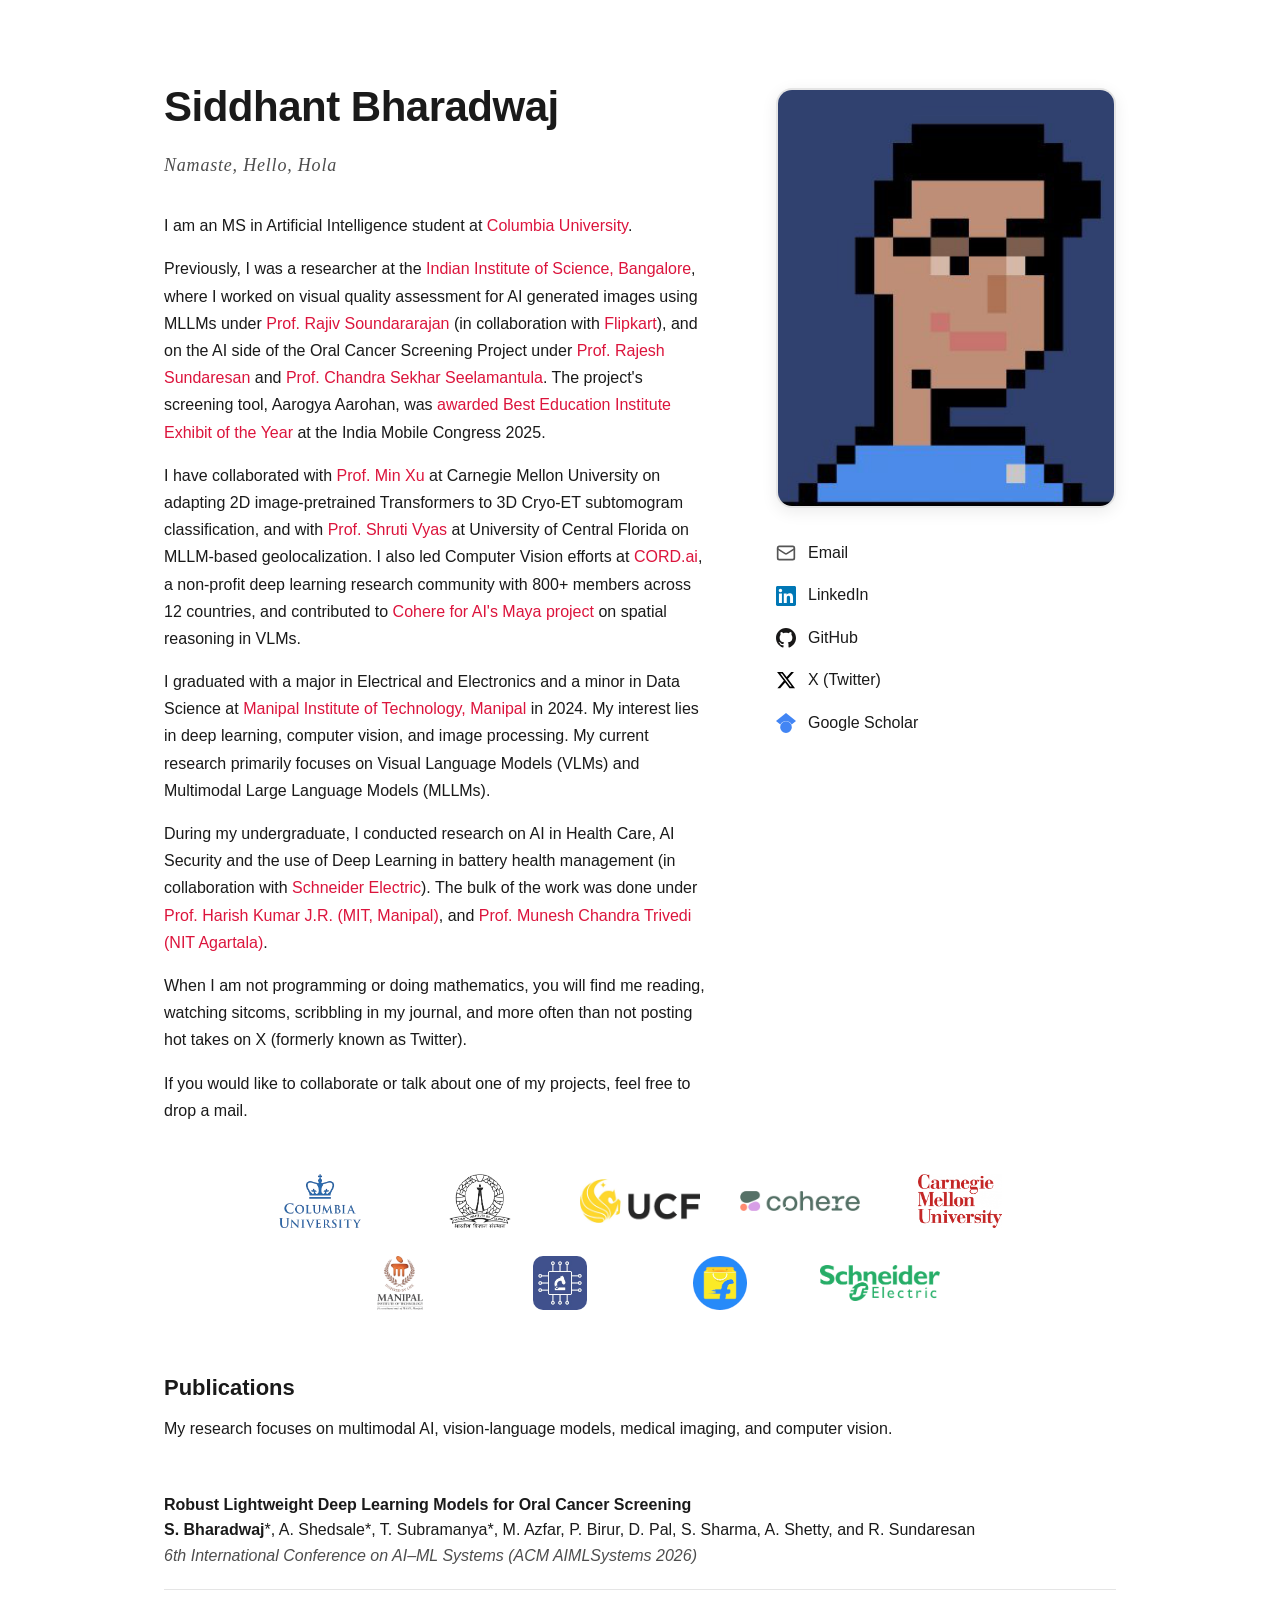
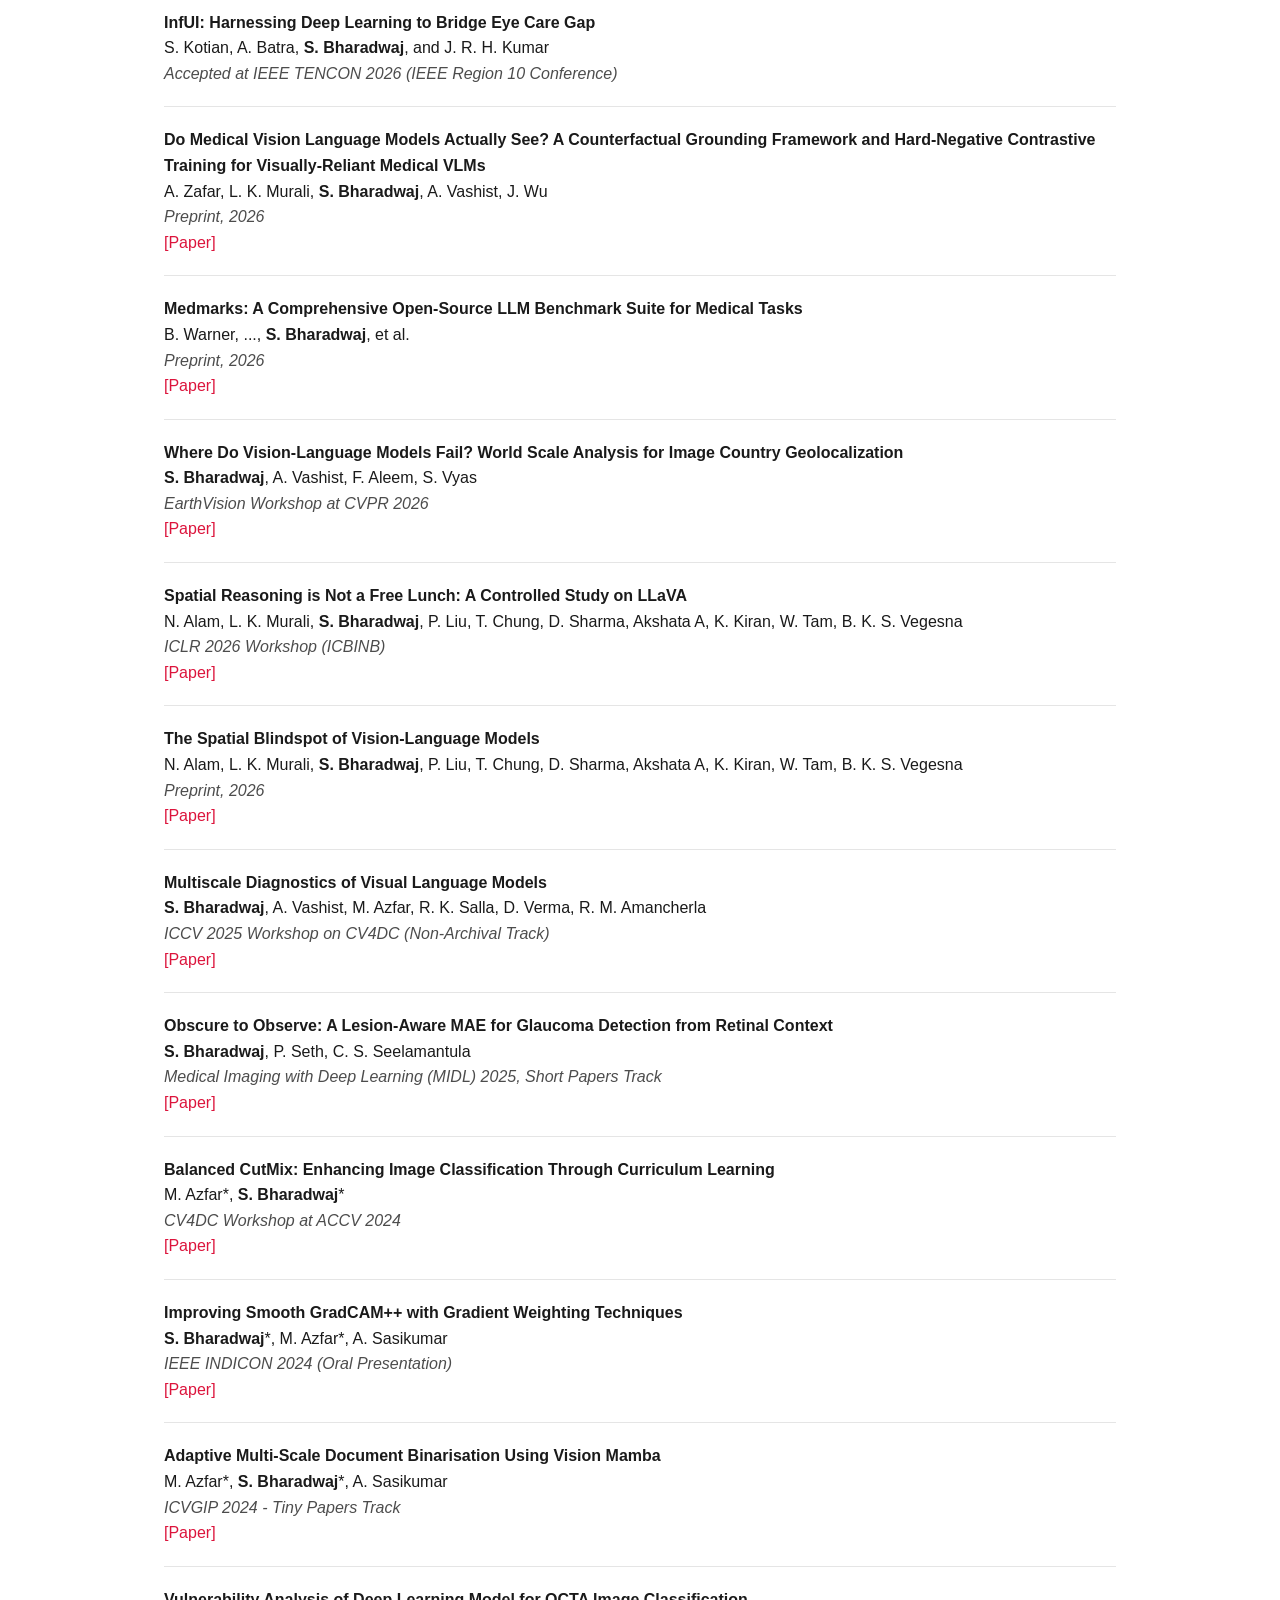
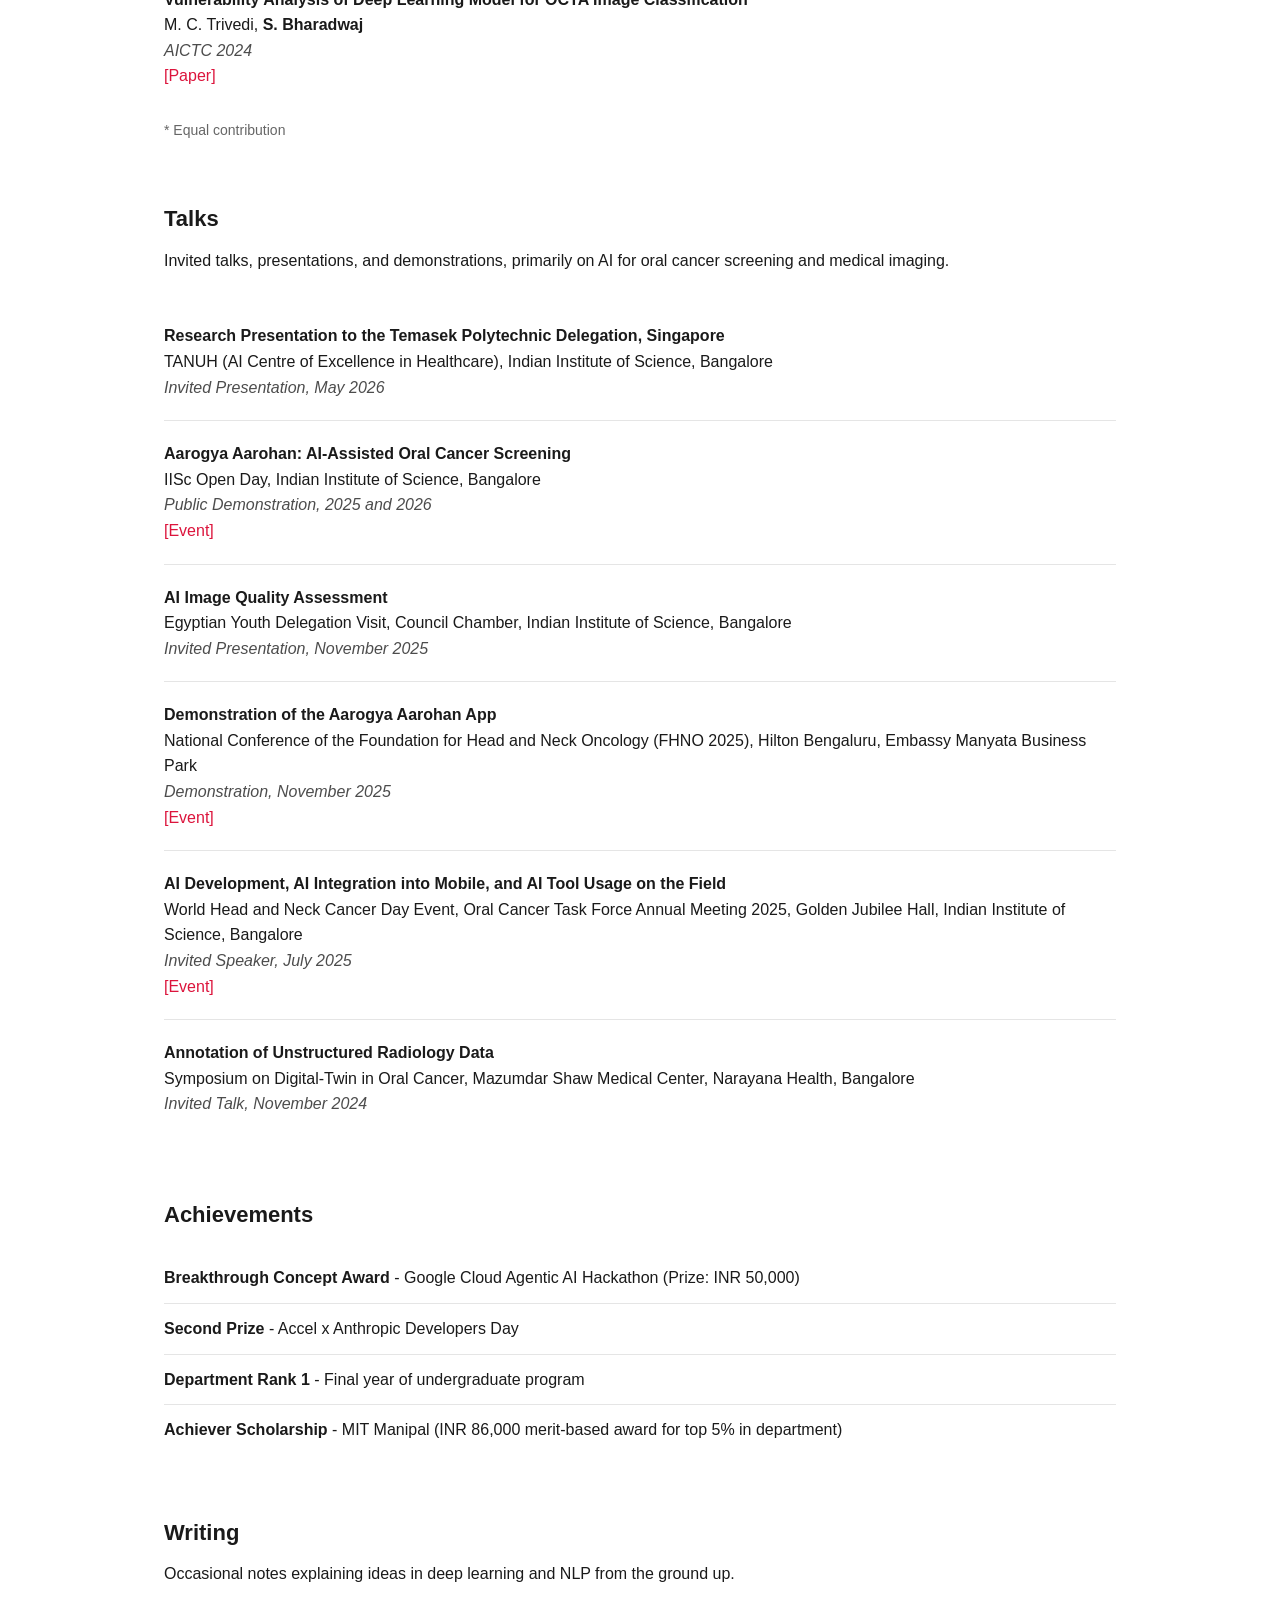
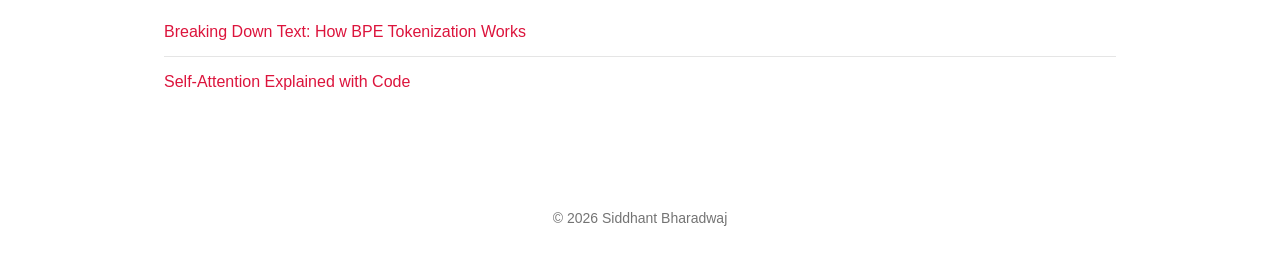
==== index.html @ 26682940 "Updated IISc work" ====
<!DOCTYPE html>
<html lang="en">
<head>
  <meta charset="utf-8" />
  <meta name="viewport" content="width=device-width, initial-scale=1" />
  <title>Siddhant Bharadwaj</title>
  <meta name="description" content="Siddhant Bharadwaj - MS in Artificial Intelligence student at Columbia University. Research in vision-language models, multimodal LLMs, and computer vision." />
  <link rel="stylesheet" href="style.css" />
  <link rel="icon" href="images/siddhant_avatar.png" type="image/png" />
</head>
<body>
  <main>
    <!-- HERO SECTION -->
    <section id="about" class="hero">
      <div class="hero-content">
        <h1 class="hero-name">Siddhant Bharadwaj</h1>
        <p class="multilingual-greeting">Namaste, Hello, Hola</p>

        <div class="hero-bio">
          <p>
            I am an MS in Artificial Intelligence student at <a href="https://www.columbia.edu/" target="_blank">Columbia University</a>.
          </p>

          <p>
            Previously, I was a researcher at the <a href="https://iisc.ac.in/" target="_blank">Indian Institute of Science, Bangalore</a>, where I worked on visual quality assessment for AI generated images using MLLMs under <a href="https://ece.iisc.ac.in/~rajivs/" target="_blank">Prof. Rajiv Soundararajan</a> (in collaboration with <a href="https://www.flipkart.com/" target="_blank">Flipkart</a>), and on the AI side of the Oral Cancer Screening Project under <a href="https://ece.iisc.ac.in/~rajeshs/" target="_blank">Prof. Rajesh Sundaresan</a> and <a href="https://ee.iisc.ac.in/chandra-sekhar-seelamantula/" target="_blank">Prof. Chandra Sekhar Seelamantula</a>. The project's screening tool, Aarogya Aarohan, was <a href="https://www.tanuh.ai/updates/iisc-wins-best-exhibit-at-imc-2025" target="_blank">awarded Best Education Institute Exhibit of the Year</a> at the India Mobile Congress 2025.
          </p>

          <p>
            I have collaborated with <a href="https://xulabs.github.io/" target="_blank">Prof. Min Xu</a> at Carnegie Mellon University on adapting 2D image-pretrained Transformers to 3D Cryo-ET subtomogram classification, and with <a href="https://www.crcv.ucf.edu/person/shruti-vyas/" target="_blank">Prof. Shruti Vyas</a> at University of Central Florida on MLLM-based geolocalization. I also led Computer Vision efforts at <a href="https://cordai.netlify.app/" target="_blank">CORD.ai</a>, a non-profit deep learning research community with 800+ members across 12 countries, and contributed to <a href="https://cohere.com/research/cohere-for-ai" target="_blank">Cohere for AI's Maya project</a> on spatial reasoning in VLMs.
          </p>

          <p>
            I graduated with a major in Electrical and Electronics and a minor in Data Science at <a href="https://manipal.edu/mit.html" target="_blank">Manipal Institute of Technology, Manipal</a> in 2024. My interest lies in deep learning, computer vision, and image processing. My current research primarily focuses on Visual Language Models (VLMs) and Multimodal Large Language Models (MLLMs).
          </p>

          <!-- <p>
            Previously, I interned at Spectrum Lab in the Indian Institute of Science, Bangalore, where I worked on adapting the <a href="https://segment-anything.com/" target="_blank">Segment Anything Model</a> for the task of optic disc and optic cup segmentation in fundus images.
          </p> -->

          <p>
            During my undergraduate, I conducted research on AI in Health Care, AI Security and the use of Deep Learning in battery health management (in collaboration with <a href="https://www.se.com/" target="_blank">Schneider Electric</a>). The bulk of the work was done under <a href="https://harish-jr.github.io/portfolio/index.html" target="_blank">Prof. Harish Kumar J.R. (MIT, Manipal)</a>, and <a href="https://nita.irins.org/profile/240539" target="_blank">Prof. Munesh Chandra Trivedi (NIT Agartala)</a>.
          </p>

          <p>
            When I am not programming or doing mathematics, you will find me reading, watching sitcoms, scribbling in my journal, and more often than not posting hot takes on X (formerly known as Twitter).
          </p>

          <p>
            If you would like to collaborate or talk about one of my projects, feel free to drop a mail.
          </p>
        </div>
      </div>

      <div class="hero-right">
        <img src="assets/siddhant.png" alt="Siddhant Bharadwaj" class="hero-image" />

        <div class="vertical-links">
          <!-- Email -->
          <a href="mailto:siddhant0701@gmail.com">
            <svg xmlns="http://www.w3.org/2000/svg" width="20" height="20" viewBox="0 0 24 24" fill="none" stroke="currentColor" stroke-width="2" stroke-linecap="round" stroke-linejoin="round">
              <rect width="20" height="16" x="2" y="4" rx="2"/>
              <path d="m22 7-8.97 5.7a1.94 1.94 0 0 1-2.06 0L2 7"/>
            </svg>
            Email
          </a>

          <!-- LinkedIn -->
          <a href="https://www.linkedin.com/in/siddhant-bharadwaj-014700221" target="_blank">
            <svg xmlns="http://www.w3.org/2000/svg" width="20" height="20" viewBox="0 0 24 24">
              <path d="M20.447 20.452h-3.554v-5.569c0-1.328-.027-3.037-1.852-3.037-1.853 0-2.136 1.445-2.136 2.939v5.667H9.351V9h3.414v1.561h.046c.477-.9 1.637-1.85 3.37-1.85 3.601 0 4.267 2.37 4.267 5.455v6.286zM5.337 7.433c-1.144 0-2.063-.926-2.063-2.065 0-1.138.92-2.063 2.063-2.063 1.14 0 2.064.925 2.064 2.063 0 1.139-.925 2.065-2.064 2.065zm1.782 13.019H3.555V9h3.564v11.452zM22.225 0H1.771C.792 0 0 .774 0 1.729v20.542C0 23.227.792 24 1.771 24h20.451C23.2 24 24 23.227 24 22.271V1.729C24 .774 23.2 0 22.222 0h.003z"/>
            </svg>
            LinkedIn
          </a>

          <!-- GitHub -->
          <a href="https://github.com/ignoreandfly" target="_blank">
            <svg xmlns="http://www.w3.org/2000/svg" width="20" height="20" viewBox="0 0 24 24">
              <path d="M12 0c-6.626 0-12 5.373-12 12 0 5.302 3.438 9.8 8.207 11.387.599.111.793-.261.793-.577v-2.234c-3.338.726-4.033-1.416-4.033-1.416-.546-1.387-1.333-1.756-1.333-1.756-1.089-.745.083-.729.083-.729 1.205.084 1.839 1.237 1.839 1.237 1.07 1.834 2.807 1.304 3.492.997.107-.775.418-1.305.762-1.604-2.665-.305-5.467-1.334-5.467-5.931 0-1.311.469-2.381 1.236-3.221-.124-.303-.535-1.524.117-3.176 0 0 1.008-.322 3.301 1.23.957-.266 1.983-.399 3.003-.404 1.02.005 2.047.138 3.006.404 2.291-1.552 3.297-1.23 3.297-1.23.653 1.653.242 2.874.118 3.176.77.84 1.235 1.911 1.235 3.221 0 4.609-2.807 5.624-5.479 5.921.43.372.823 1.102.823 2.222v3.293c0 .319.192.694.801.576 4.765-1.589 8.199-6.086 8.199-11.386 0-6.627-5.373-12-12-12z"/>
            </svg>
            GitHub
          </a>

          <!-- X/Twitter -->
          <a href="https://x.com/ignoreandfly" target="_blank">
            <svg xmlns="http://www.w3.org/2000/svg" width="20" height="20" viewBox="0 0 24 24">
              <path d="M18.244 2.25h3.308l-7.227 8.26 8.502 11.24H16.17l-5.214-6.817L4.99 21.75H1.68l7.73-8.835L1.254 2.25H8.08l4.713 6.231zm-1.161 17.52h1.833L7.084 4.126H5.117z"/>
            </svg>
            X (Twitter)
          </a>

          <!-- Google Scholar -->
          <a href="https://scholar.google.com/citations?user=gEoCH24AAAAJ&hl=en" target="_blank">
            <svg xmlns="http://www.w3.org/2000/svg" width="20" height="20" viewBox="0 0 24 24">
              <path d="M5.242 13.769L0 9.5 12 0l12 9.5-5.242 4.269C17.548 11.249 14.978 9.5 12 9.5c-2.977 0-5.548 1.748-6.758 4.269zM12 10a7 7 0 1 0 0 14 7 7 0 0 0 0-14z"/>
            </svg>
            Google Scholar
          </a>
        </div>
      </div>
    </section>

    <!-- AFFILIATIONS SECTION -->
    <section class="affiliations">
      <div class="affiliation-logos">
        <a href="https://www.columbia.edu/" target="_blank">
          <img src="assets/columbia-logo.png" alt="Columbia University" title="Columbia University" />
        </a>
        <a href="https://iisc.ac.in/" target="_blank">
          <img src="assets/iisc-logo.png" alt="Indian Institute of Science" title="Indian Institute of Science" />
        </a>
        <a href="https://www.ucf.edu/" target="_blank">
          <img src="assets/ucf-logo.png" alt="University of Central Florida" title="University of Central Florida" />
        </a>
        <a href="https://cohere.com/research/cohere-for-ai" target="_blank">
          <img src="assets/cohere-logo.png" alt="Cohere For AI" title="Cohere For AI" />
        </a>
        <a href="https://www.cmu.edu/" target="_blank">
          <img src="assets/cmu-logo.png" alt="Carnegie Mellon University" title="Carnegie Mellon University" />
        </a>
        <a href="https://manipal.edu/mit.html" target="_blank">
          <img src="assets/mit-manipal-logo.png" alt="Manipal Institute of Technology" title="Manipal Institute of Technology" />
        </a>
        <a href="https://medarc.ai/" target="_blank">
          <img src="assets/medarc-logo.jpg" alt="MedARC" title="MedARC" />
        </a>
        <a href="https://www.flipkart.com/" target="_blank">
          <img src="assets/flipkart-logo.png" alt="Flipkart" title="Flipkart" />
        </a>
        <a href="https://www.se.com/" target="_blank">
          <img src="assets/schneider-logo.png" alt="Schneider Electric" title="Schneider Electric" />
        </a>
      </div>
    </section>

    <!-- RESEARCH SECTION -->
    <section class="research-section">
      <h2>Publications</h2>
      <p>My research focuses on multimodal AI, vision-language models, medical imaging, and computer vision.</p>

      <table style="width:100%; margin-top: 30px;">
        <tbody>
          <tr>
            <td style="width:100%; padding: 20px 0; border-bottom: 1px solid #e5e5e5;">
              <papertitle>Robust Lightweight Deep Learning Models for Oral Cancer Screening</papertitle>
              <br />
              <strong>S. Bharadwaj</strong>*, A. Shedsale*, T. Subramanya*, M. Azfar, P. Birur, D. Pal, S. Sharma, A. Shetty, and R. Sundaresan
              <br />
              <em>6th International Conference on AI–ML Systems (ACM AIMLSystems 2026)</em>
              <br />
            </td>
          </tr>
          <tr>
            <td style="width:100%; padding: 20px 0; border-bottom: 1px solid #e5e5e5;">
              <papertitle>InfUI: Harnessing Deep Learning to Bridge Eye Care Gap</papertitle>
              <br />
              S. Kotian, A. Batra, <strong>S. Bharadwaj</strong>, and J. R. H. Kumar
              <br />
              <em>Accepted at IEEE TENCON 2026 (IEEE Region 10 Conference)</em>
              <br />

              <!-- Uncomment once the paper is online -->
              <!-- <a href="ARXIV_OR_IEEE_LINK" target="_blank">[Paper]</a> -->
            </td>
          </tr>
          <!-- Medical VLM grounding preprint -->
          <tr>
            <td style="width:100%; padding: 20px 0; border-bottom: 1px solid #e5e5e5;">
              <papertitle>Do Medical Vision Language Models Actually See? A Counterfactual Grounding Framework and Hard-Negative Contrastive Training for Visually-Reliant Medical VLMs</papertitle>
              <br />
              A. Zafar, L. K. Murali, <strong>S. Bharadwaj</strong>, A. Vashist, J. Wu
              <br />
              <em>Preprint, 2026</em>
              <br />
              <a href="https://arxiv.org/abs/2607.03647" target="_blank">[Paper]</a>
            </td>
          </tr>

          <!-- Medmarks Preprint -->
          <tr>
            <td style="width:100%; padding: 20px 0; border-bottom: 1px solid #e5e5e5;">
              <papertitle>Medmarks: A Comprehensive Open-Source LLM Benchmark Suite for Medical Tasks</papertitle>
              <br />
              B. Warner, ..., <strong>S. Bharadwaj</strong>, et al.
              <br />
              <em>Preprint, 2026</em>
              <br />
              <a href="https://arxiv.org/abs/2605.01417" target="_blank">[Paper]</a>
            </td>
          </tr>

          <!-- EarthVision @ CVPR 2026 -->
          <tr>
            <td style="width:100%; padding: 20px 0; border-bottom: 1px solid #e5e5e5;">
              <papertitle>Where Do Vision-Language Models Fail? World Scale Analysis for Image Country Geolocalization</papertitle>
              <br />
              <strong>S. Bharadwaj</strong>, A. Vashist, F. Aleem, S. Vyas
              <br />
              <em>EarthVision Workshop at CVPR 2026</em>
              <br />
              <a href="https://openaccess.thecvf.com/content/CVPR2026W/EarthVision/html/Bharadwaj_Where_Do_Vision-Language_Models_Fail_World_Scale_Analysis_for_Image_CVPRW_2026_paper.html" target="_blank">[Paper]</a>
            </td>
          </tr>

          <!-- ICLR 2026 Workshop (ICBINB) -->
          <tr>
            <td style="width:100%; padding: 20px 0; border-bottom: 1px solid #e5e5e5;">
              <papertitle>Spatial Reasoning is Not a Free Lunch: A Controlled Study on LLaVA</papertitle>
              <br />
              N. Alam, L. K. Murali, <strong>S. Bharadwaj</strong>, P. Liu, T. Chung, D. Sharma, Akshata A, K. Kiran, W. Tam, B. K. S. Vegesna
              <br />
              <em>ICLR 2026 Workshop (ICBINB)</em>
              <br />
              <a href="https://arxiv.org/abs/2603.12545" target="_blank">[Paper]</a>
            </td>
          </tr>

          <!-- Arxiv - Spatial Blindspot -->
          <tr>
            <td style="width:100%; padding: 20px 0; border-bottom: 1px solid #e5e5e5;">
              <papertitle>The Spatial Blindspot of Vision-Language Models</papertitle>
              <br />
              N. Alam, L. K. Murali, <strong>S. Bharadwaj</strong>, P. Liu, T. Chung, D. Sharma, Akshata A, K. Kiran, W. Tam, B. K. S. Vegesna
              <br />
              <em>Preprint, 2026</em>
              <br />
              <a href="https://arxiv.org/abs/2601.09954" target="_blank">[Paper]</a>
            </td>
          </tr>

          <!-- ICCV 2025 Workshop -->
          <tr>
            <td style="width:100%; padding: 20px 0; border-bottom: 1px solid #e5e5e5;">
              <papertitle>Multiscale Diagnostics of Visual Language Models</papertitle>
              <br />
              <strong>S. Bharadwaj</strong>, A. Vashist, M. Azfar, R. K. Salla, D. Verma, R. M. Amancherla
              <br />
              <em>ICCV 2025 Workshop on CV4DC (Non-Archival Track)</em>
              <br />
              <a href="https://drive.google.com/file/d/1X8sgpmNBwMt0rCEsAwdg7KiBl6ffQj7f/view?usp=sharing" target="_blank">[Paper]</a>
            </td>
          </tr>

          <!-- MIDL 2025 -->
          <tr>
            <td style="width:100%; padding: 20px 0; border-bottom: 1px solid #e5e5e5;">
              <papertitle>Obscure to Observe: A Lesion-Aware MAE for Glaucoma Detection from Retinal Context</papertitle>
              <br />
              <strong>S. Bharadwaj</strong>, P. Seth, C. S. Seelamantula
              <br />
              <em>Medical Imaging with Deep Learning (MIDL) 2025, Short Papers Track</em>
              <br />
              <a href="https://openreview.net/pdf?id=gqLXT8Edf3" target="_blank">[Paper]</a>
            </td>
          </tr>

          <!-- ACCV 2024 -->
          <tr>
            <td style="width:100%; padding: 20px 0; border-bottom: 1px solid #e5e5e5;">
              <papertitle>Balanced CutMix: Enhancing Image Classification Through Curriculum Learning</papertitle>
              <br />
              M. Azfar*, <strong>S. Bharadwaj</strong>*
              <br />
              <em>CV4DC Workshop at ACCV 2024</em>
              <br />
              <a href="https://drive.google.com/file/d/1Qpeqje_t8WXkJj3dCDKKNiiB01daJrHd/view?usp=sharing" target="_blank">[Paper]</a>
            </td>
          </tr>

          <!-- INDICON 2024 -->
          <tr>
            <td style="width:100%; padding: 20px 0; border-bottom: 1px solid #e5e5e5;">
              <papertitle>Improving Smooth GradCAM++ with Gradient Weighting Techniques</papertitle>
              <br />
              <strong>S. Bharadwaj</strong>*, M. Azfar*, A. Sasikumar
              <br />
              <em>IEEE INDICON 2024 (Oral Presentation)</em>
              <br />
              <a href="https://ieeexplore.ieee.org/abstract/document/10958549/" target="_blank">[Paper]</a>
            </td>
          </tr>

          <!-- ICVGIP 2024 -->
          <tr>
            <td style="width:100%; padding: 20px 0; border-bottom: 1px solid #e5e5e5;">
              <papertitle>Adaptive Multi-Scale Document Binarisation Using Vision Mamba</papertitle>
              <br />
              M. Azfar*, <strong>S. Bharadwaj</strong>*, A. Sasikumar
              <br />
              <em>ICVGIP 2024 - Tiny Papers Track</em>
              <br />
              <a href="https://arxiv.org/abs/2410.22811" target="_blank">[Paper]</a>
            </td>
          </tr>

          <!-- AICTC 2024 -->
          <tr>
            <td style="width:100%; padding: 20px 0;">
              <papertitle>Vulnerability Analysis of Deep Learning Model for OCTA Image Classification</papertitle>
              <br />
              M. C. Trivedi, <strong>S. Bharadwaj</strong>
              <br />
              <em>AICTC 2024</em>
              <br />
              <a href="https://link.springer.com/chapter/10.1007/978-981-97-6103-6_48" target="_blank">[Paper]</a>
            </td>
          </tr>
        </tbody>
      </table>
      <p style="font-size: 14px; color: #666; margin-top: 10px;">* Equal contribution</p>
    </section>

    <!-- TALKS SECTION -->
    <section id="talks" class="research-section">
      <h2>Talks</h2>
      <p>Invited talks, presentations, and demonstrations, primarily on AI for oral cancer screening and medical imaging.</p>

      <table style="width:100%; margin-top: 30px;">
        <tbody>
          <tr>
            <td style="width:100%; padding: 20px 0; border-bottom: 1px solid #e5e5e5;">
              <papertitle>Research Presentation to the Temasek Polytechnic Delegation, Singapore</papertitle>
              <br />
              TANUH (AI Centre of Excellence in Healthcare), Indian Institute of Science, Bangalore
              <br />
              <em>Invited Presentation, May 2026</em>
            </td>
          </tr>
          <tr>
            <td style="width:100%; padding: 20px 0; border-bottom: 1px solid #e5e5e5;">
              <papertitle>Aarogya Aarohan: AI-Assisted Oral Cancer Screening</papertitle>
              <br />
              IISc Open Day, Indian Institute of Science, Bangalore
              <br />
              <em>Public Demonstration, 2025 and 2026</em>
              <br />
              <a href="https://openday.iisc.ac.in/" target="_blank">[Event]</a>
            </td>
          </tr>
          <tr>
            <td style="width:100%; padding: 20px 0; border-bottom: 1px solid #e5e5e5;">
              <papertitle>AI Image Quality Assessment</papertitle>
              <br />
              Egyptian Youth Delegation Visit, Council Chamber, Indian Institute of Science, Bangalore
              <br />
              <em>Invited Presentation, November 2025</em>
            </td>
          </tr>
          <tr>
            <td style="width:100%; padding: 20px 0; border-bottom: 1px solid #e5e5e5;">
              <papertitle>Demonstration of the Aarogya Aarohan App</papertitle>
              <br />
              National Conference of the Foundation for Head and Neck Oncology (FHNO 2025), Hilton Bengaluru, Embassy Manyata Business Park
              <br />
              <em>Demonstration, November 2025</em>
              <br />
              <a href="https://www.fhno2025bengaluru.com/" target="_blank">[Event]</a>
            </td>
          </tr>
          <tr>
            <td style="width:100%; padding: 20px 0; border-bottom: 1px solid #e5e5e5;">
              <papertitle>AI Development, AI Integration into Mobile, and AI Tool Usage on the Field</papertitle>
              <br />
              World Head and Neck Cancer Day Event, Oral Cancer Task Force Annual Meeting 2025, Golden Jubilee Hall, Indian Institute of Science, Bangalore
              <br />
              <em>Invited Speaker, July 2025</em>
              <br />
              <a href="https://cni.iisc.ac.in/workshops/2025/WHNCDE/" target="_blank">[Event]</a>
            </td>
          </tr>
          <tr>
            <td style="width:100%; padding: 20px 0;">
              <papertitle>Annotation of Unstructured Radiology Data</papertitle>
              <br />
              Symposium on Digital-Twin in Oral Cancer, Mazumdar Shaw Medical Center, Narayana Health, Bangalore
              <br />
              <em>Invited Talk, November 2024</em>
            </td>
          </tr>
        </tbody>
      </table>
    </section>

    <!-- ACHIEVEMENTS SECTION -->
    <section class="research-section">
      <h2>Achievements</h2>
      <table style="width:100%; margin-top: 20px;">
        <tbody>
          <tr>
            <td style="padding: 12px 0; border-bottom: 1px solid #e5e5e5;">
              <strong>Breakthrough Concept Award</strong> - Google Cloud Agentic AI Hackathon (Prize: INR 50,000)
            </td>
          </tr>
          <tr>
            <td style="padding: 12px 0; border-bottom: 1px solid #e5e5e5;">
              <strong>Second Prize</strong> - Accel x Anthropic Developers Day
            </td>
          </tr>
          <tr>
            <td style="padding: 12px 0; border-bottom: 1px solid #e5e5e5;">
              <strong>Department Rank 1</strong> - Final year of undergraduate program
            </td>
          </tr>
          <tr>
            <td style="padding: 12px 0;">
              <strong>Achiever Scholarship</strong> - MIT Manipal (INR 86,000 merit-based award for top 5% in department)
            </td>
          </tr>
        </tbody>
      </table>
    </section>

    <!-- WRITING SECTION -->
    <section id="writing" class="research-section">
      <h2>Writing</h2>
      <p>Occasional notes explaining ideas in deep learning and NLP from the ground up.</p>
      <table style="width:100%; margin-top: 20px;">
        <tbody>
          <tr>
            <td style="padding: 12px 0; border-bottom: 1px solid #e5e5e5;">
              <a href="https://ruby-scowl-263.notion.site/Breaking-Down-Text-How-BPE-Tokenization-Works-19bb5dd44d5a806b95defbe96ac464e0" target="_blank">Breaking Down Text: How BPE Tokenization Works</a>
            </td>
          </tr>
          <tr>
            <td style="padding: 12px 0;">
              <a href="https://ruby-scowl-263.notion.site/Self-Attention-Explained-with-Code-193b5dd44d5a806d8696cbca568acd97" target="_blank">Self-Attention Explained with Code</a>
            </td>
          </tr>
        </tbody>
      </table>
    </section>

    <!-- FOOTER -->
    <footer class="footer">
      <p>&copy; 2026 Siddhant Bharadwaj</p>
    </footer>
  </main>
</body>
</html>
---- style.css ----
/* ===========================
   style.css - Minimalist Portfolio
   =========================== */

/* ROOT / VARS */
:root {
  --content-width: 1000px;
  --page-padding: 24px;
  --text-primary: #1a1a1a;
  --text-secondary: rgba(0, 0, 0, 0.7);
  --text-muted: rgba(0, 0, 0, 0.55);
  --link-color: #0066cc;
  --accent-color: #dc143c;
  --bg: #ffffff;
  --border-light: #e5e5e5;
}

/* RESET / BASE */
* {
  box-sizing: border-box;
  margin: 0;
  padding: 0;
}

html {
  scroll-behavior: smooth;
}

html, body {
  height: 100%;
}

body {
  margin: 0;
  font-family: -apple-system, BlinkMacSystemFont, "Segoe UI", "Roboto", "Oxygen", "Ubuntu", "Helvetica Neue", Arial, sans-serif;
  background: var(--bg);
  color: var(--text-primary);
  line-height: 1.65;
  -webkit-font-smoothing: antialiased;
  -moz-osx-font-smoothing: grayscale;
  font-size: 16px;
}

img {
  max-width: 100%;
  display: block;
}

a {
  color: var(--link-color);
  text-decoration: none;
  transition: opacity 0.2s ease;
}

a:hover {
  opacity: 0.75;
}

/* MAIN CONTENT */
main {
  max-width: var(--content-width);
  margin: 0 auto;
  padding: 0 var(--page-padding);
}

/* HERO SECTION */
.hero {
  margin: 80px 0 50px;
  display: flex;
  gap: 70px;
  align-items: flex-start;
}

/* HERO LEFT (CONTENT) */
.hero-content {
  flex: 1;
  max-width: 650px;
}

.hero-name {
  font-size: 42px;
  font-weight: 700;
  margin: 0 0 12px 0;
  color: var(--text-primary);
  letter-spacing: -0.5px;
  line-height: 1.3;
}

.multilingual-greeting {
  font-family: Georgia, serif;
  font-size: 18px;
  font-style: italic;
  color: var(--text-secondary);
  margin: 16px 0 32px 0;
  letter-spacing: 0.8px;
}

.hero-bio {
  margin-bottom: 0;
}

.hero-bio p {
  font-size: 16px;
  line-height: 1.7;
  color: var(--text-primary);
  margin: 0 0 16px 0;
}

.hero-bio p:last-child {
  margin-bottom: 0;
}

.hero-bio a {
  color: var(--accent-color);
  border-bottom: 1px solid transparent;
  transition: border-color 0.2s ease, opacity 0.2s ease;
}

.hero-bio a:hover {
  border-bottom-color: var(--accent-color);
  opacity: 0.8;
}

/* HERO RIGHT (IMAGE) */
.hero-right {
  flex: 0 0 340px;
  display: flex;
  flex-direction: column;
  align-items: center;
  gap: 24px;
  padding-top: 8px;
}

.hero-image {
  width: 340px;
  height: 420px;
  object-fit: cover;
  border-radius: 16px;
  border: 2px solid var(--border-light);
  box-shadow: 0 4px 16px rgba(0, 0, 0, 0.08);
  background: #fff;
}

/* VERTICAL SOCIAL LINKS */
.vertical-links {
  display: flex;
  flex-direction: column;
  gap: 16px;
  width: 100%;
  max-width: 340px;
  margin-top: 8px;
}

.vertical-links a {
  display: flex;
  align-items: center;
  gap: 12px;
  color: var(--text-primary);
  font-size: 16px;
  font-weight: 400;
  transition: opacity 0.2s ease;
}

.vertical-links a:hover {
  opacity: 0.7;
}

.vertical-links svg {
  flex-shrink: 0;
  width: 20px;
  height: 20px;
}

/* Brand Colors for Icons */
.vertical-links a[href*="mailto"] svg { stroke: #555555; }
.vertical-links a[href*="linkedin"] svg { fill: #0077b5; }
.vertical-links a[href*="github"] svg { fill: #181717; }
.vertical-links a[href*="twitter"] svg,
.vertical-links a[href*="x.com"] svg { fill: #000000; }
.vertical-links a[href*="scholar"] svg { fill: #4285f4; }

/* AFFILIATIONS / LOGOS */
.affiliations {
  margin: 50px 0 40px;
  padding: 0;
}

.affiliation-logos {
  display: flex;
  justify-content: center;
  align-items: center;
  gap: 28px 40px;
  flex-wrap: wrap;
  max-width: 880px;
  margin: 0 auto;
}

/* Fixed optical box: the marks range from 0.86:1 badges to 5.96:1 wordmarks,
   so constrain both axes instead of height alone, or the wordmarks dominate. */
.affiliation-logos a {
  display: flex;
  align-items: center;
  justify-content: center;
  width: 120px;
  height: 54px;
}

.affiliation-logos img {
  max-width: 100%;
  max-height: 100%;
  object-fit: contain;
  opacity: 0.85;
  transition: opacity 0.2s ease, transform 0.2s ease;
}

.affiliation-logos a:hover img {
  opacity: 1;
  transform: translateY(-2px);
}

/* MedARC ships as a solid navy badge; round it so it reads as intentional
   next to the transparent marks. */
.affiliation-logos img[src*="medarc"] {
  border-radius: 10px;
}

/* SECTIONS BASE */
.section {
  margin: 50px 0;
}

.section-title {
  font-size: 28px;
  font-weight: 700;
  margin-bottom: 20px;
  color: var(--text-primary);
  letter-spacing: -0.3px;
}

/* RESEARCH SECTION */
.research-section {
  margin: 60px 0;
}

.research-section h2 {
  font-size: 22px;
  font-weight: 700;
  color: var(--text-primary);
  margin-bottom: 10px;
}

.research-section p {
  font-size: 16px;
  line-height: 1.6;
  color: var(--text-primary);
}

.research-section table {
  width: 100%;
  border: 0;
  border-spacing: 0;
  border-collapse: separate;
  margin: 0 auto;
}

.research-section td {
  font-size: 16px;
  line-height: 1.6;
  padding: 20px 0;
  vertical-align: top;
}

.research-section tr {
  border-bottom: 1px solid var(--border-light);
}

.research-section tr:last-child {
  border-bottom: none;
}

papertitle {
  font-size: 16px;
  font-weight: 700;
  color: var(--text-primary);
  display: inline;
}

.research-section em {
  font-style: italic;
  color: var(--text-secondary);
}

.research-section strong {
  font-weight: 600;
  color: var(--text-primary);
}

.research-section a {
  color: var(--accent-color);
  text-decoration: none;
  font-weight: 500;
  border-bottom: 1px solid transparent;
  transition: border-color 0.2s ease, opacity 0.2s ease;
}

.research-section a:hover {
  border-bottom-color: var(--accent-color);
  opacity: 0.8;
}

/* FOOTER */
.footer {
  text-align: center;
  padding: 40px 0;
  font-size: 14px;
  color: var(--text-muted);
  margin-top: 60px;
}

/* RESPONSIVE RULES */
@media (max-width: 900px) {
  .hero {
    flex-direction: column-reverse;
    gap: 40px;
    margin: 60px 0 40px;
  }

  .hero-content {
    max-width: 100%;
  }

  .hero-right {
    width: 100%;
    padding-top: 0;
    flex: 1;
  }

  .hero-image {
    width: 280px;
    height: 340px;
  }

  .vertical-links {
    max-width: 280px;
    gap: 14px;
  }

  .vertical-links a {
    font-size: 15px;
  }

  .vertical-links svg {
    width: 18px;
    height: 18px;
  }

  .affiliation-logos {
    gap: 24px 32px;
  }

  .affiliation-logos a {
    width: 104px;
    height: 46px;
  }

  .research-section h2 {
    font-size: 20px;
  }

  .research-section td,
  .research-section p {
    font-size: 15px;
  }

  papertitle {
    font-size: 15px;
  }
}

@media (max-width: 640px) {
  .hero-name {
    font-size: 36px;
  }

  .multilingual-greeting {
    font-size: 15px;
    letter-spacing: 0.5px;
  }

  .hero-bio p {
    font-size: 15px;
  }

  .hero-image {
    width: 240px;
    height: 300px;
  }

  .vertical-links {
    max-width: 240px;
    gap: 12px;
  }

  .vertical-links a {
    font-size: 14px;
  }

  .vertical-links svg {
    width: 16px;
    height: 16px;
  }

  .section-title {
    font-size: 24px;
  }

  .affiliation-logos {
    gap: 18px 22px;
  }

  .affiliation-logos a {
    width: 82px;
    height: 38px;
  }

  .research-section h2 {
    font-size: 18px;
  }

  .research-section td,
  .research-section p {
    font-size: 14px;
  }

  papertitle {
    font-size: 14px;
  }
}

/* ACCESSIBILITY */
a:focus {
  outline: 2px solid var(--link-color);
  outline-offset: 2px;
  border-radius: 2px;
}

a:focus:not(:focus-visible) {
  outline: none;
}

/* PRINT STYLES */
@media print {
  .footer {
    display: none;
  }

  body {
    background: white;
  }

  a {
    color: var(--text-primary);
    text-decoration: underline;
  }
}
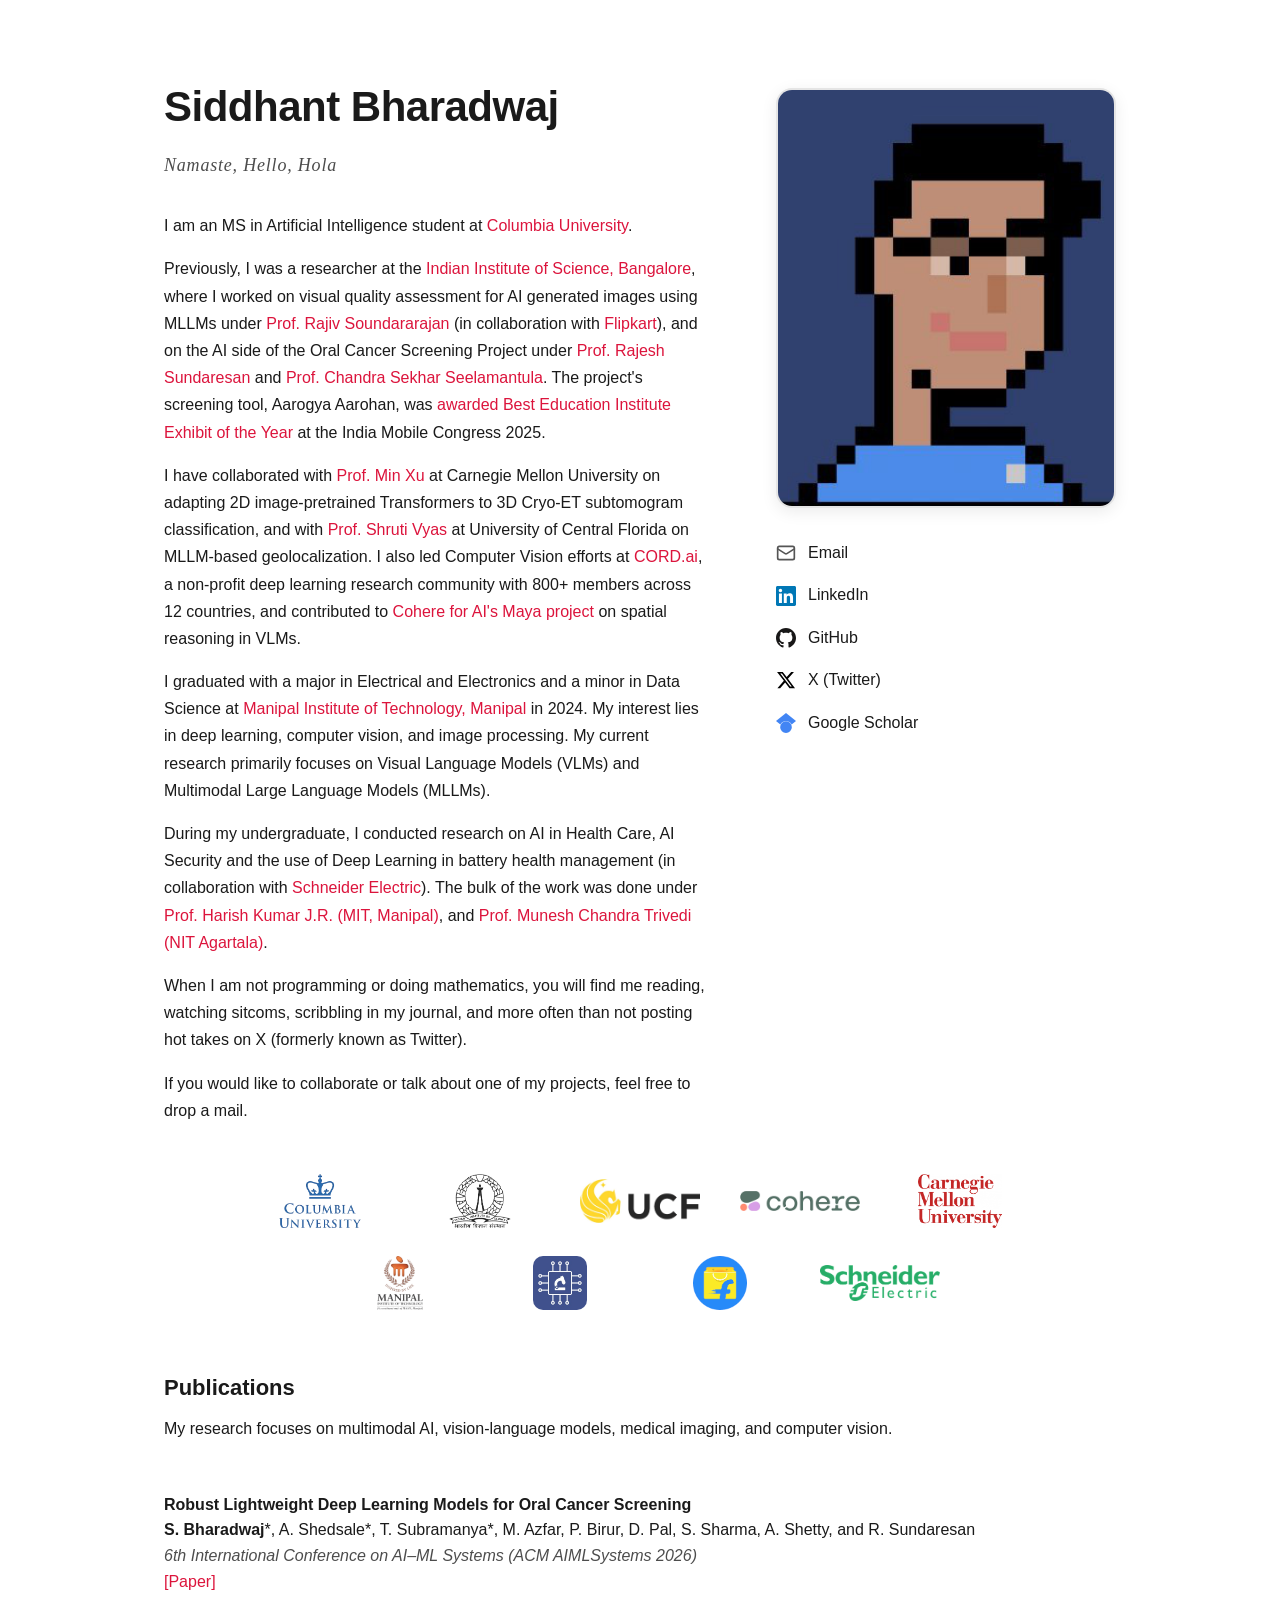
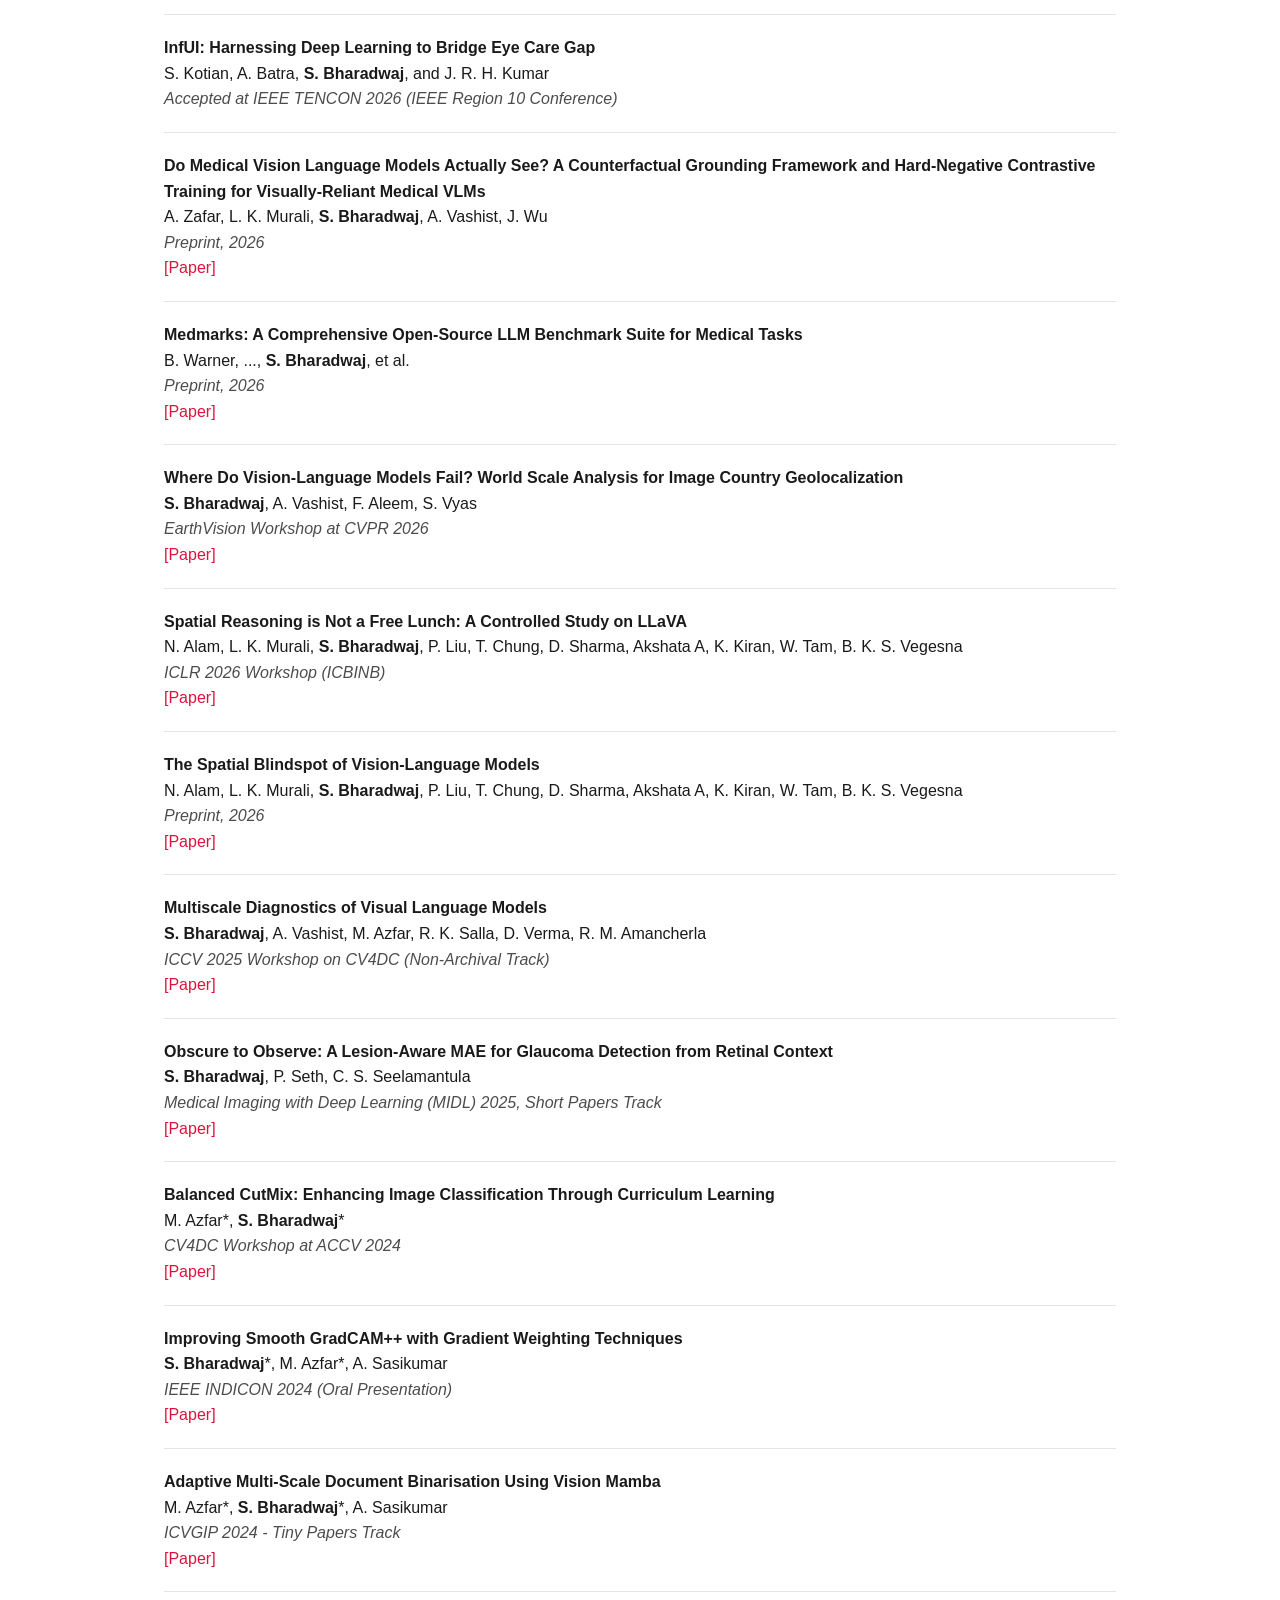
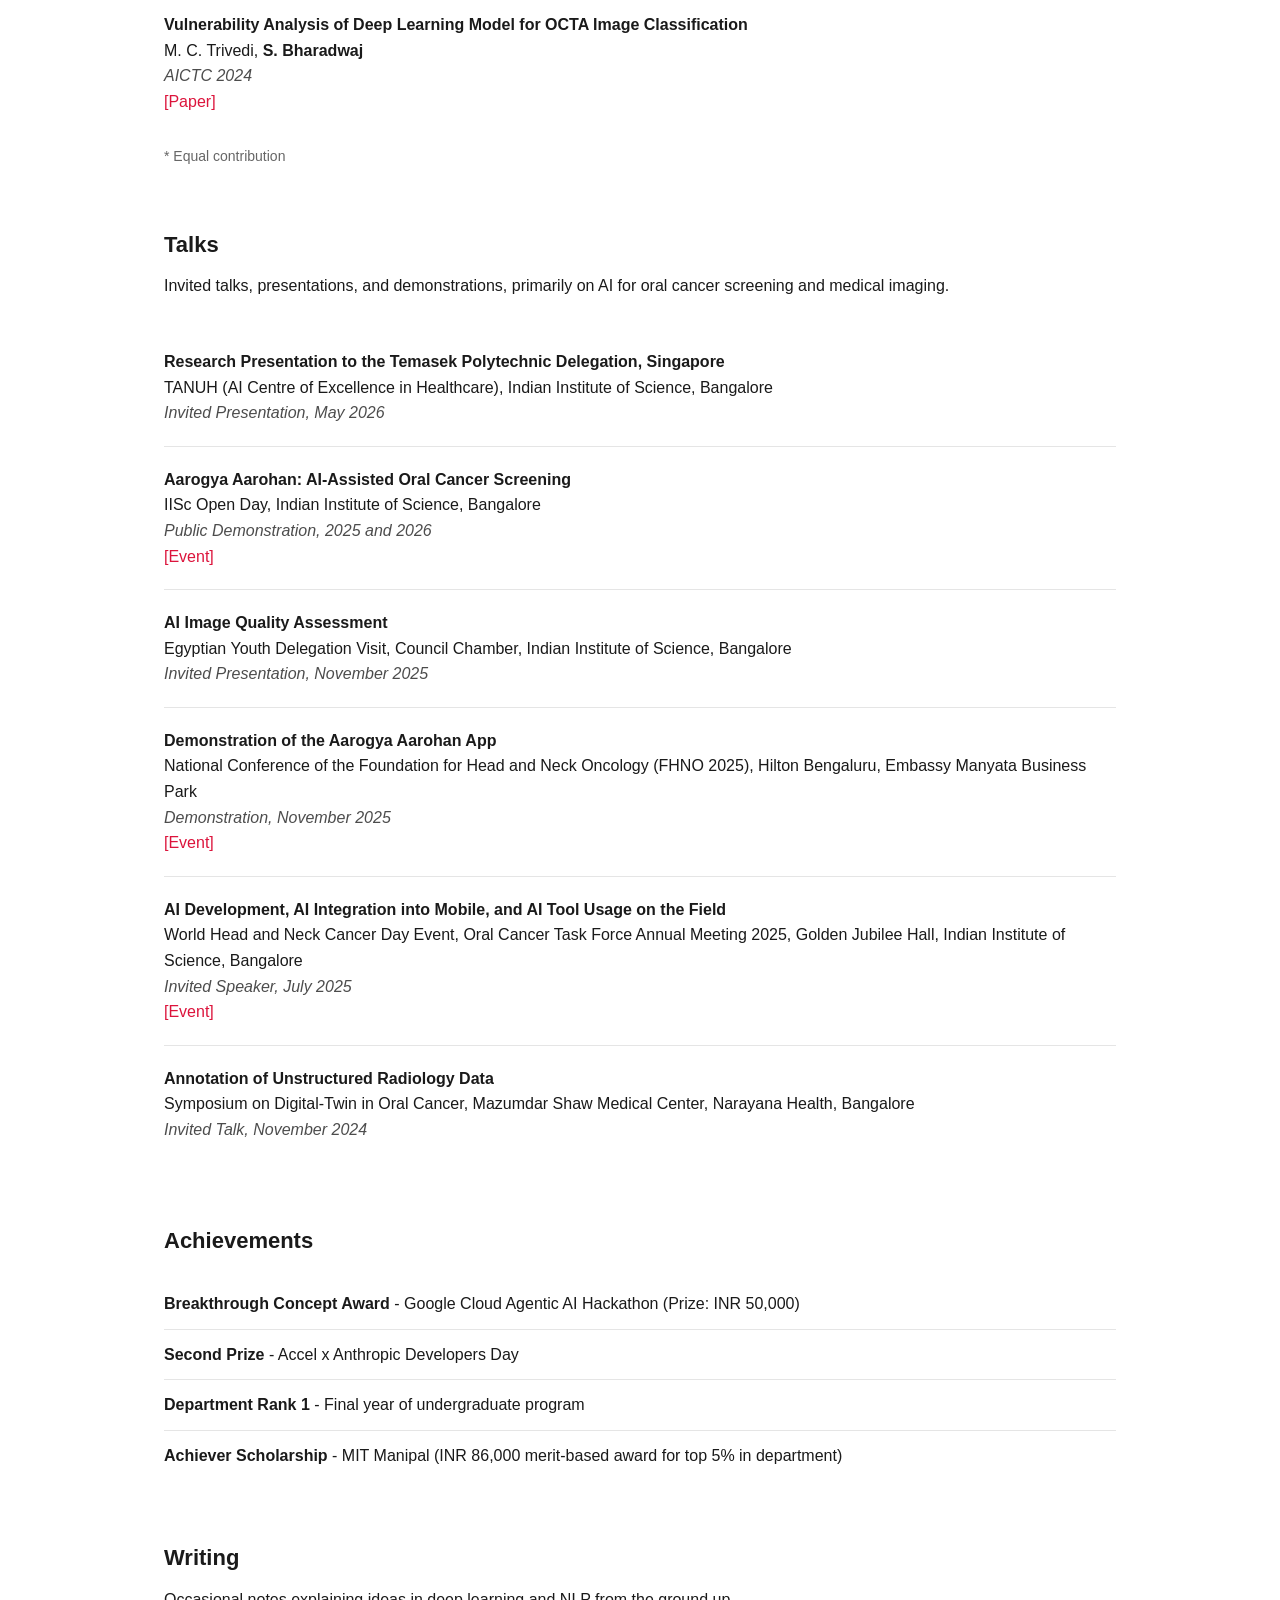
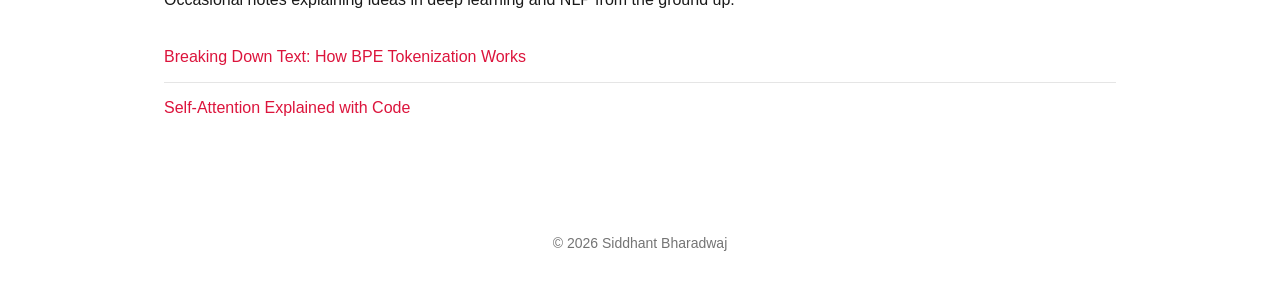
==== commit 7f5b40f5: "Added link to Oral Cancer paper" ====
--- a/index.html
+++ b/index.html
@@ -147,6 +147,7 @@
               <br />
               <em>6th International Conference on AI–ML Systems (ACM AIMLSystems 2026)</em>
               <br />
+              <a href="https://arxiv.org/abs/2608.21583v1" target="_blank">[Paper]</a>
             </td>
           </tr>
           <tr>
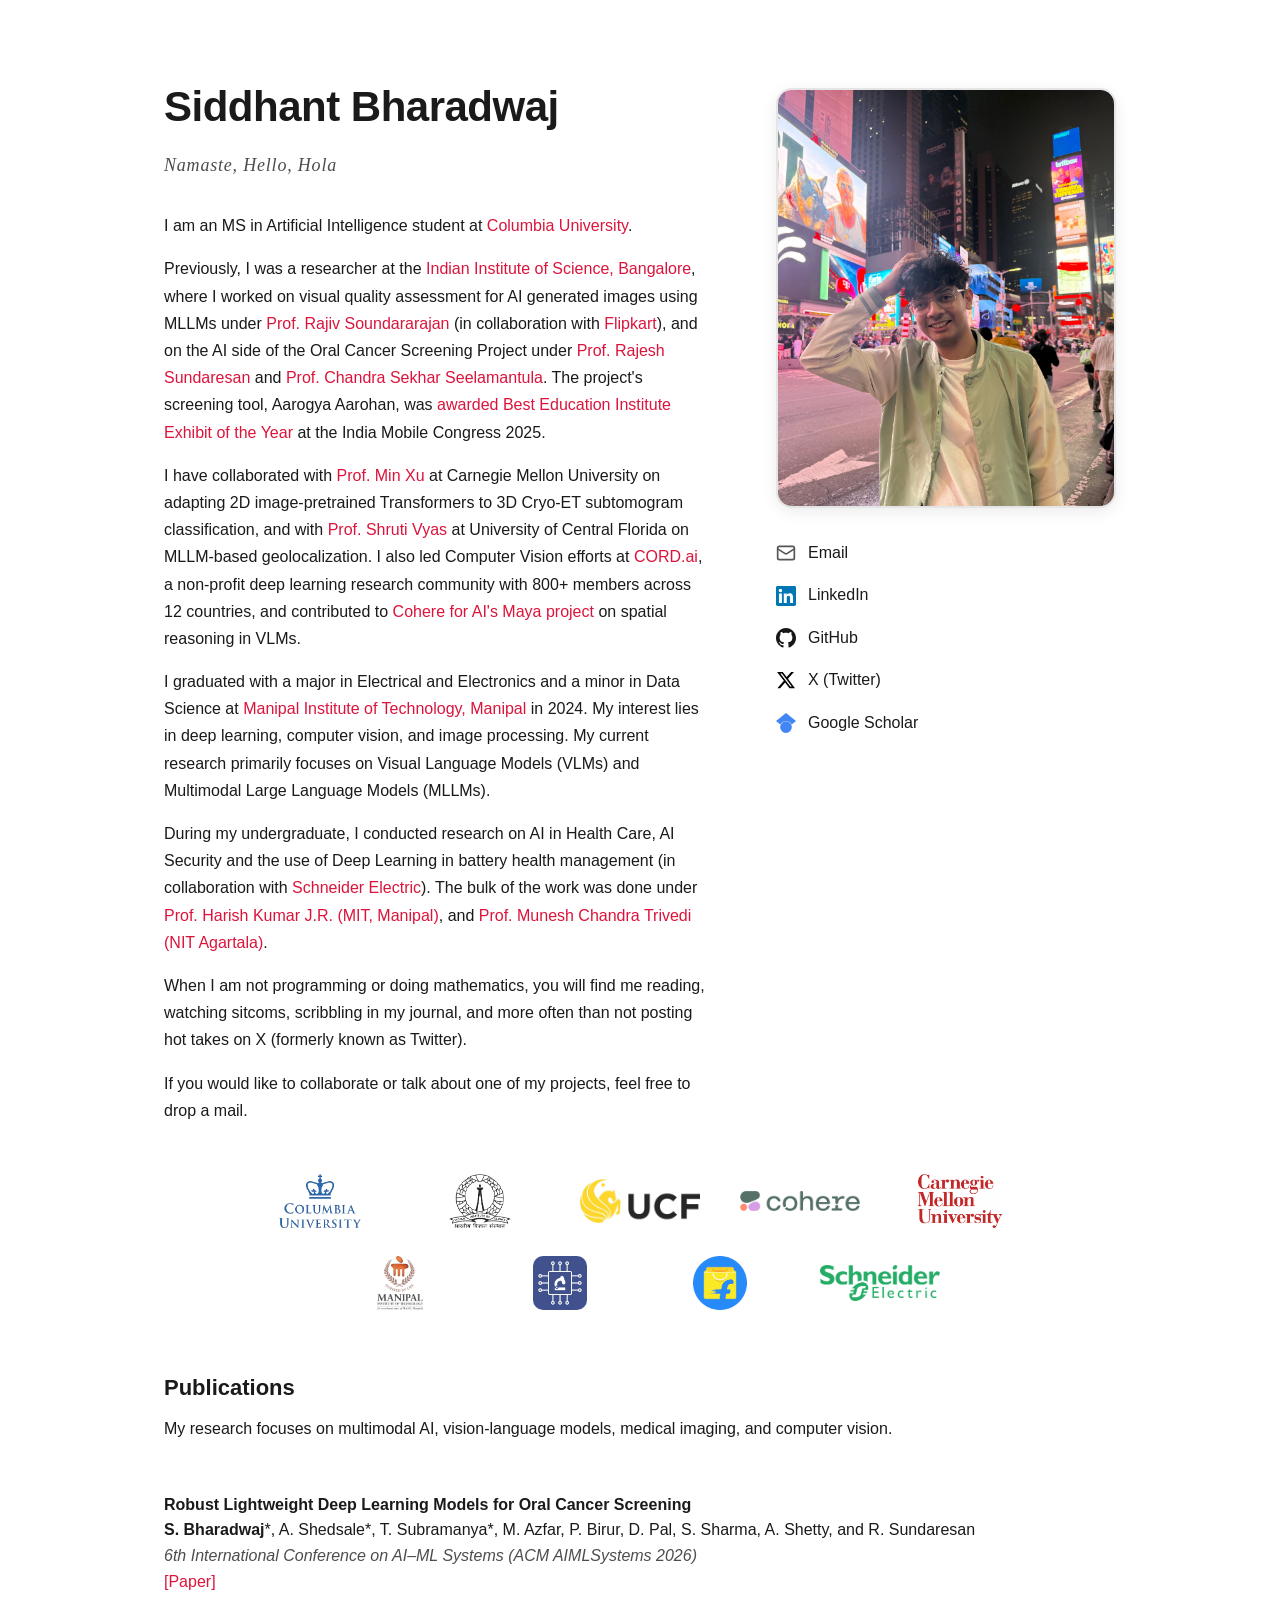
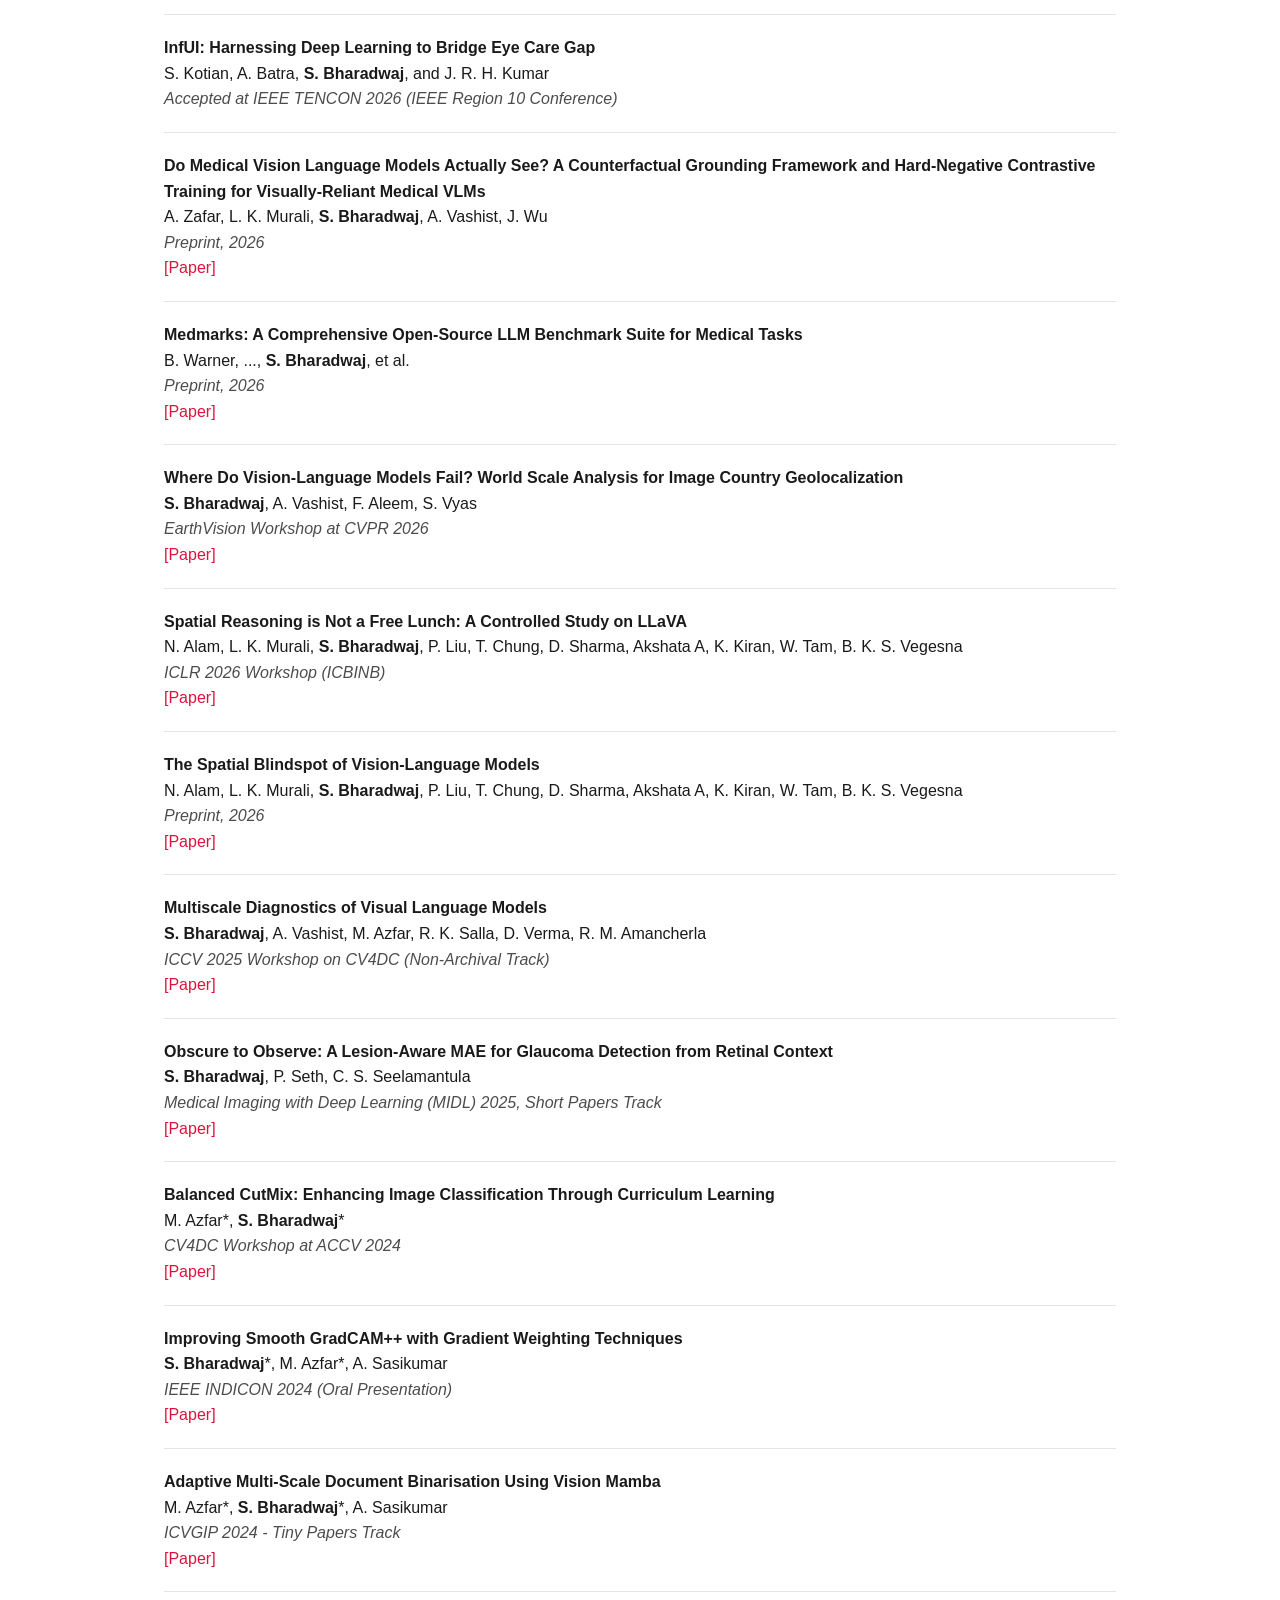
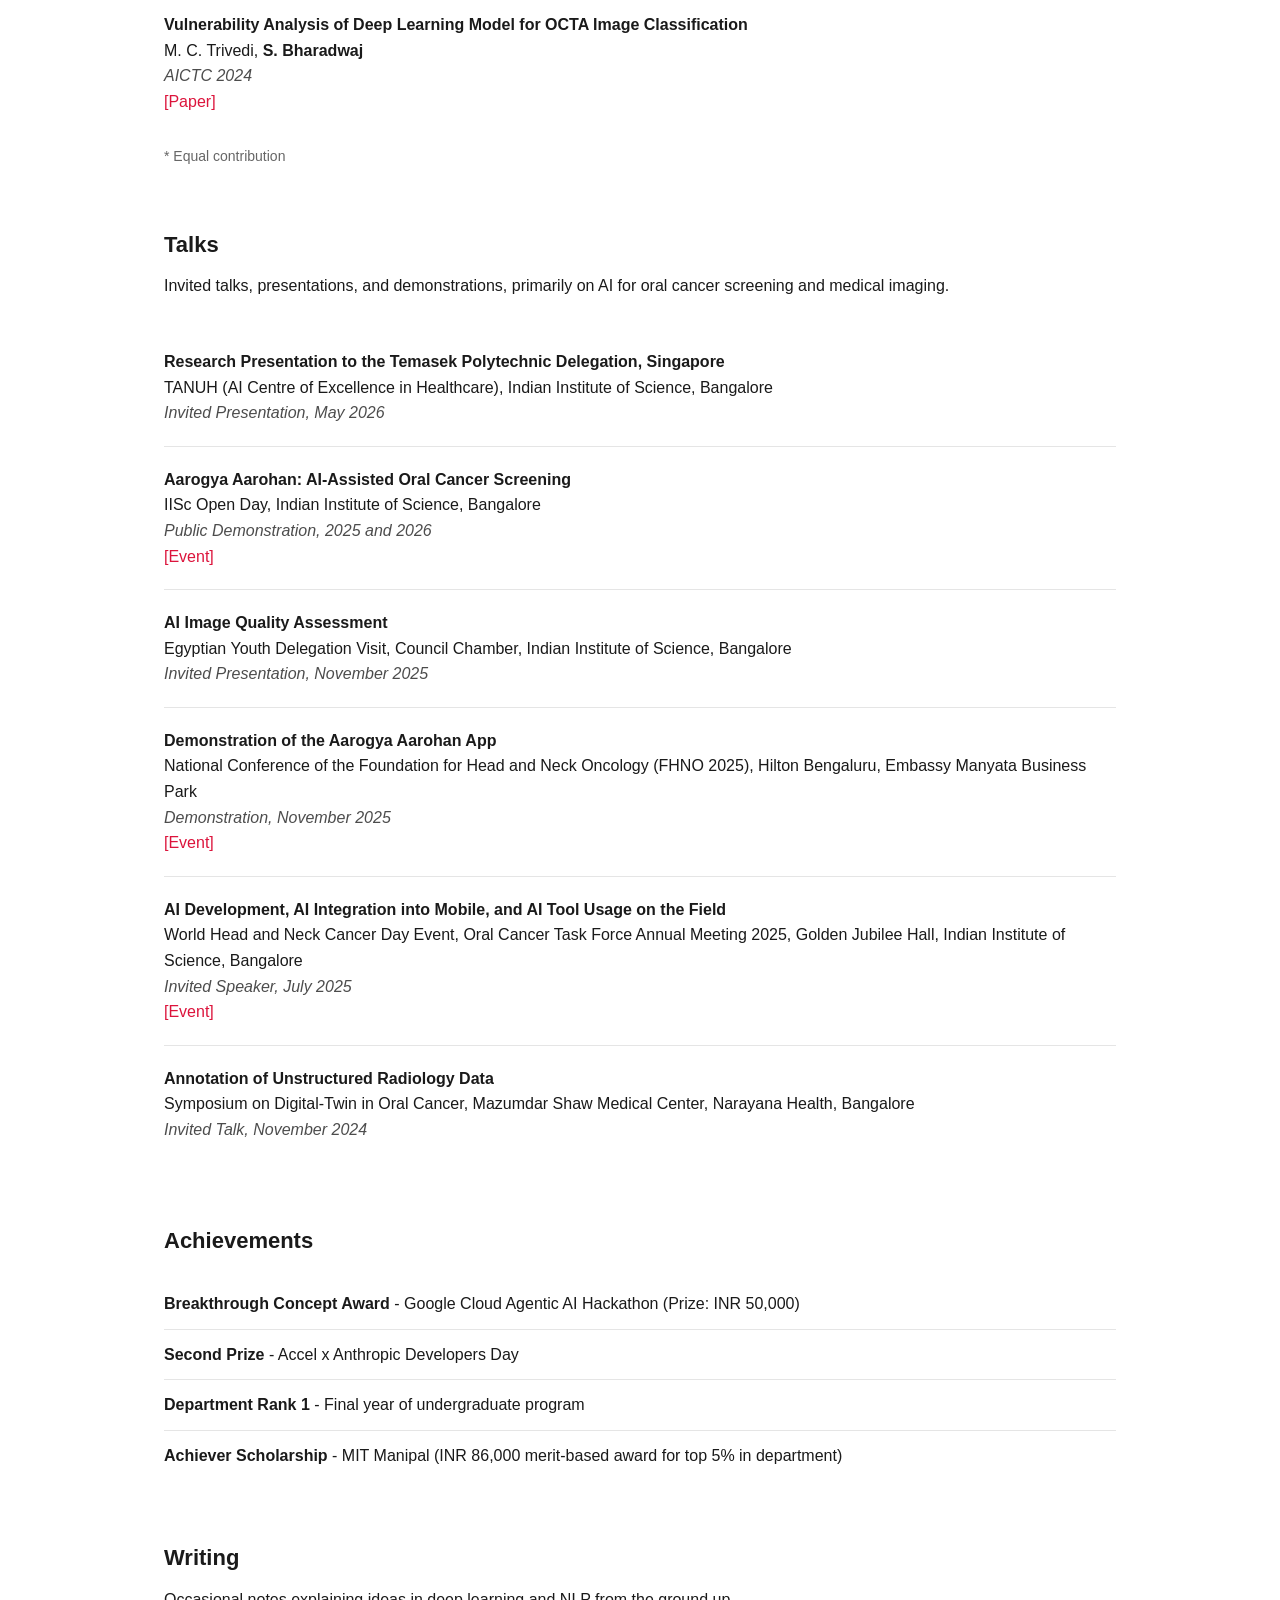
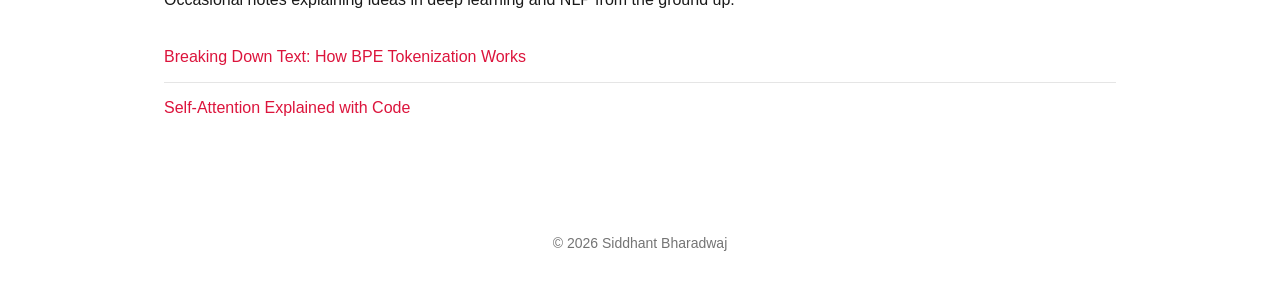
==== commit 8a697e78: "Added profile picture" ====
--- a/index.html
+++ b/index.html
@@ -52,7 +52,7 @@
       </div>
 
       <div class="hero-right">
-        <img src="assets/siddhant.png" alt="Siddhant Bharadwaj" class="hero-image" />
+        <img src="assets/IMG_3080.jpg" alt="Siddhant Bharadwaj" class="hero-image" />
 
         <div class="vertical-links">
           <!-- Email -->
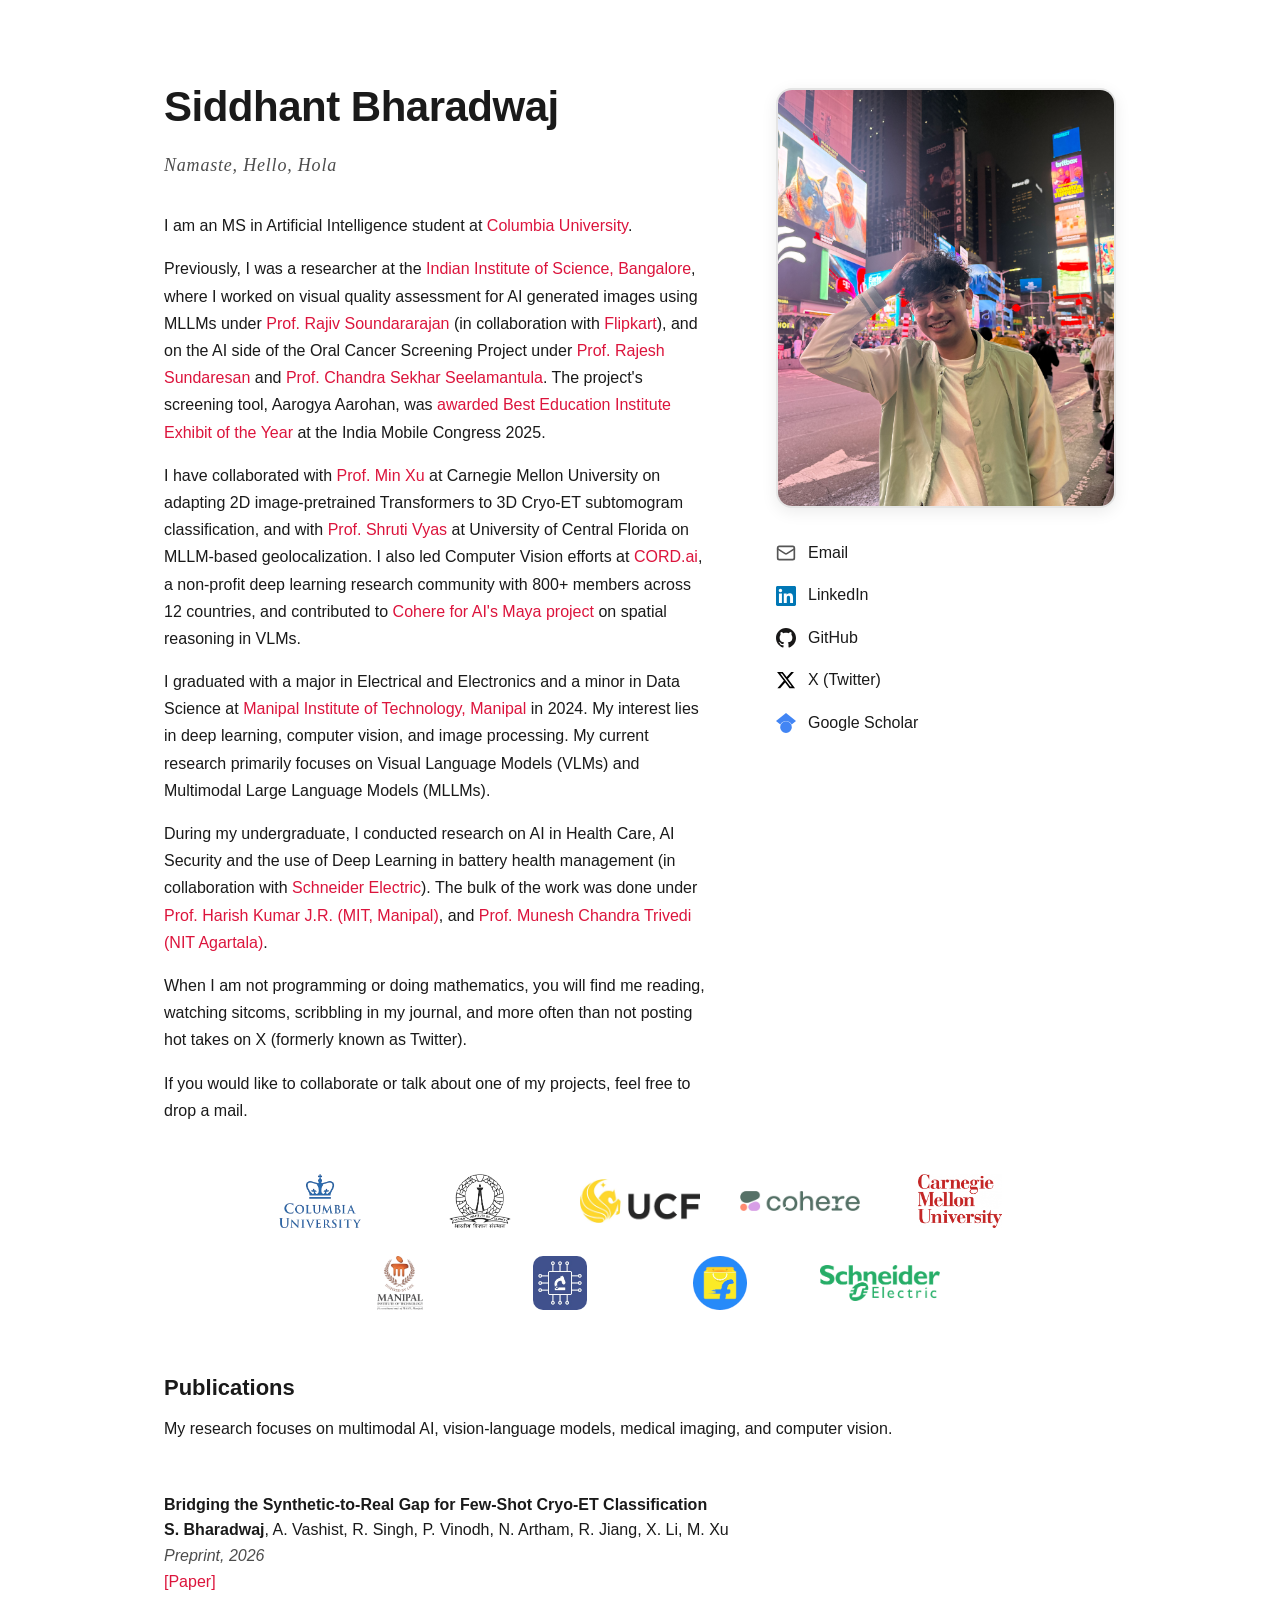
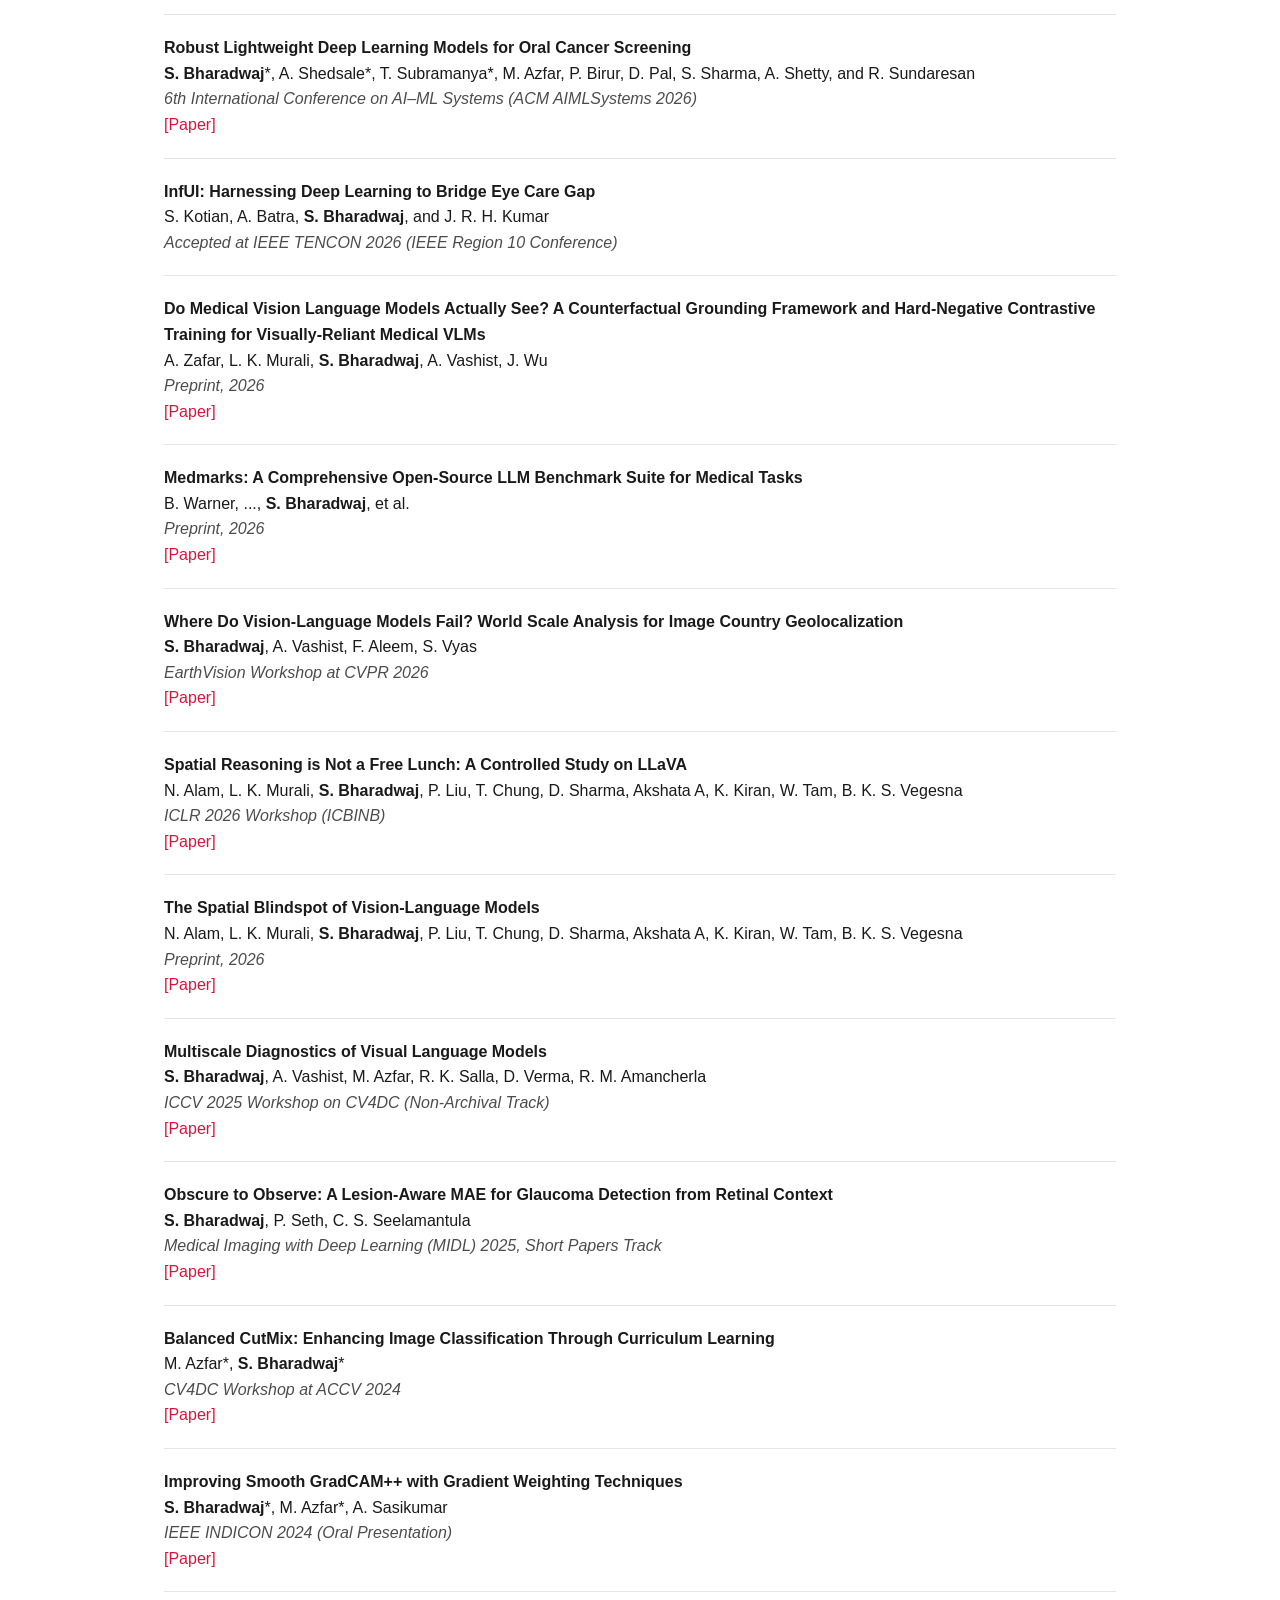
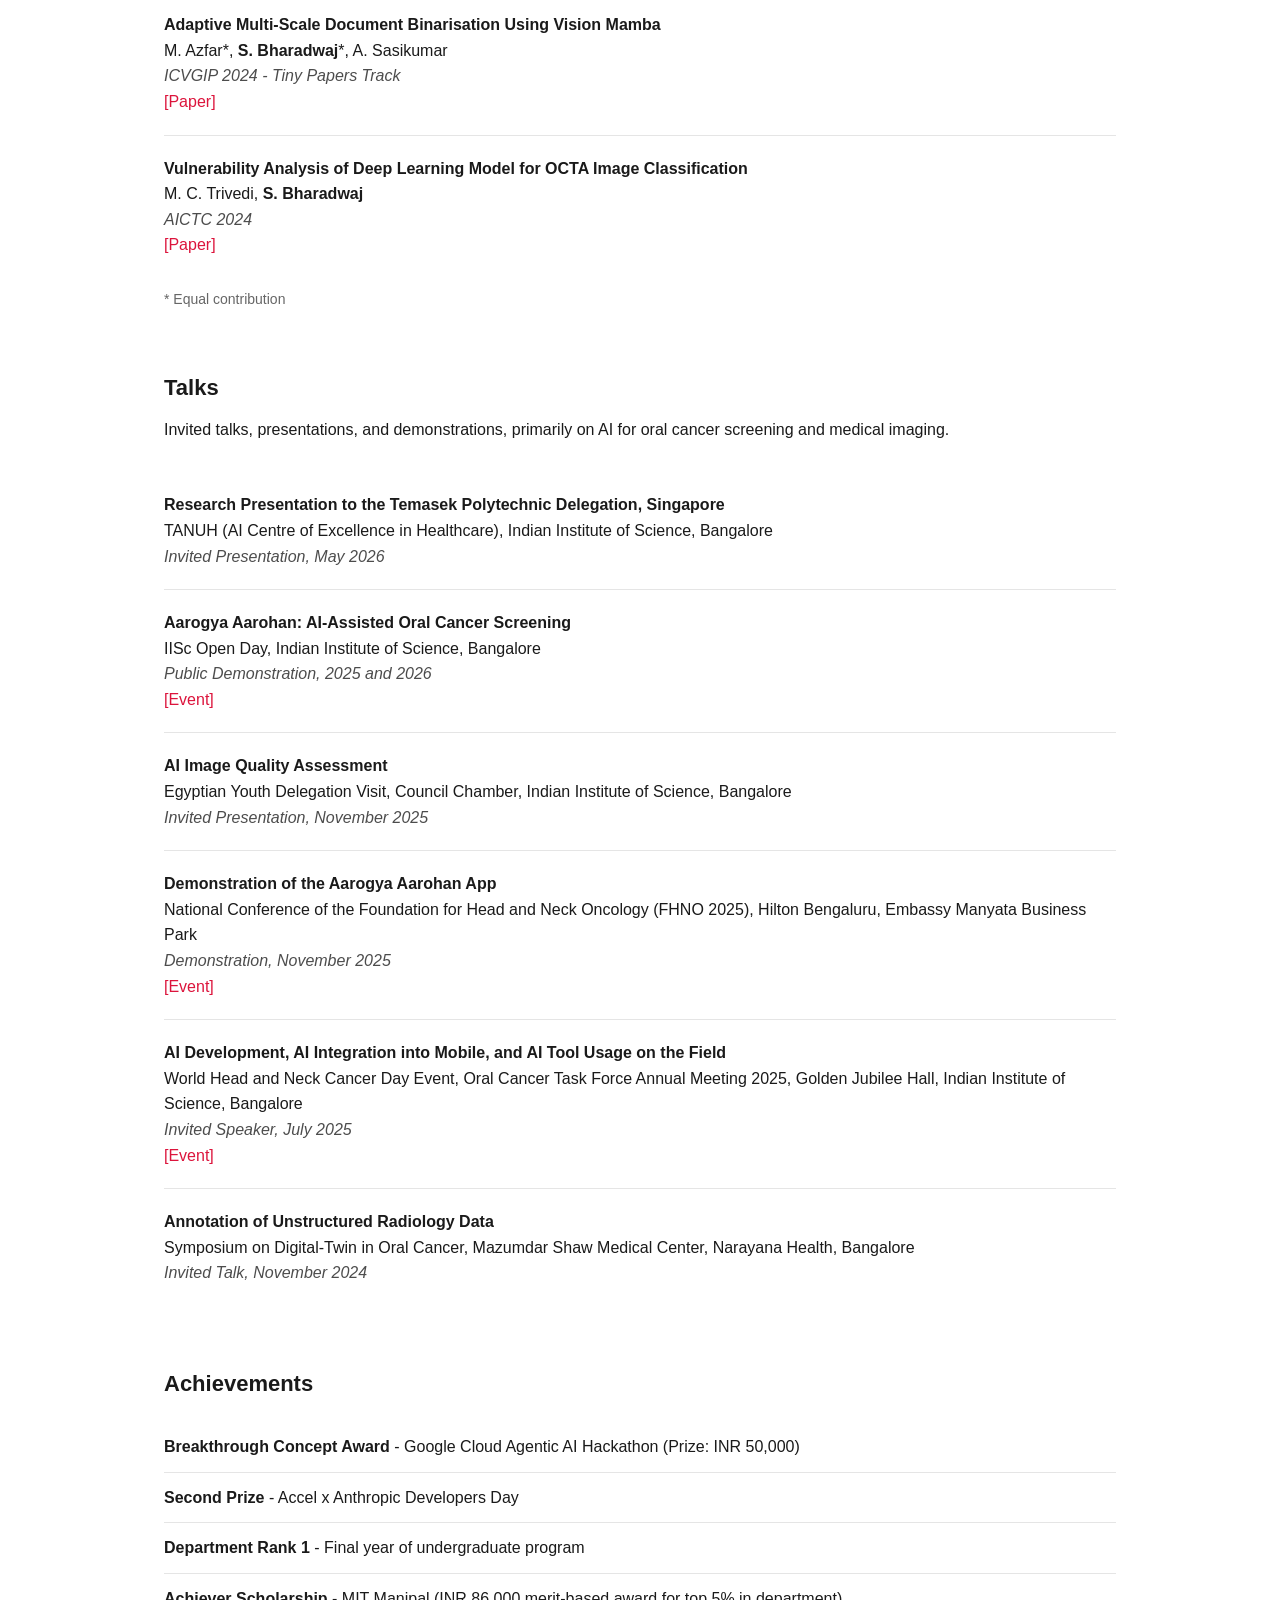
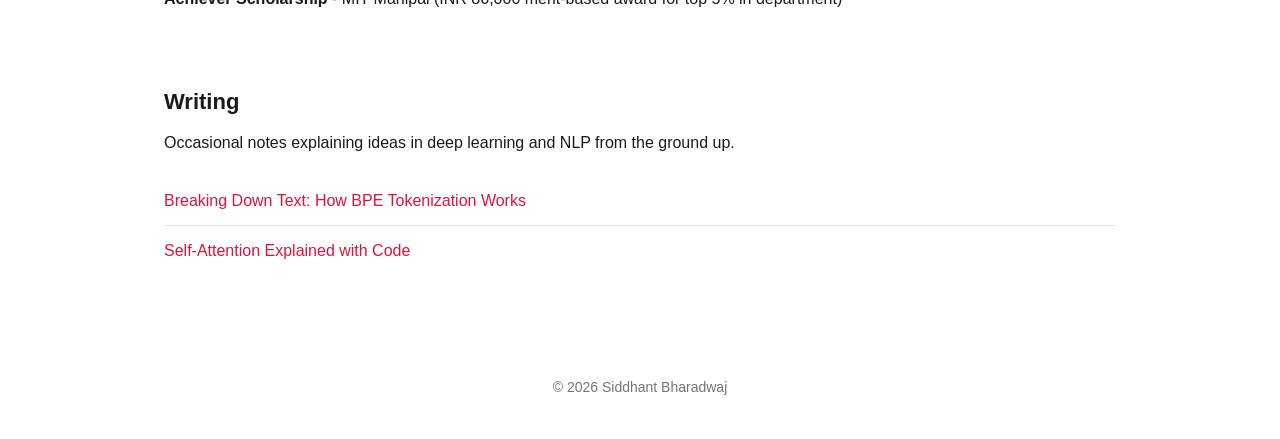
==== commit f476be99: "Added Cryo-ET pre-print" ====
--- a/index.html
+++ b/index.html
@@ -139,6 +139,18 @@
 
       <table style="width:100%; margin-top: 30px;">
         <tbody>
+          <!-- Cryo-ET few-shot preprint -->
+          <tr>
+            <td style="width:100%; padding: 20px 0; border-bottom: 1px solid #e5e5e5;">
+              <papertitle>Bridging the Synthetic-to-Real Gap for Few-Shot Cryo-ET Classification</papertitle>
+              <br />
+              <strong>S. Bharadwaj</strong>, A. Vashist, R. Singh, P. Vinodh, N. Artham, R. Jiang, X. Li, M. Xu
+              <br />
+              <em>Preprint, 2026</em>
+              <br />
+              <a href="https://arxiv.org/abs/2609.14097" target="_blank">[Paper]</a>
+            </td>
+          </tr>
           <tr>
             <td style="width:100%; padding: 20px 0; border-bottom: 1px solid #e5e5e5;">
               <papertitle>Robust Lightweight Deep Learning Models for Oral Cancer Screening</papertitle>
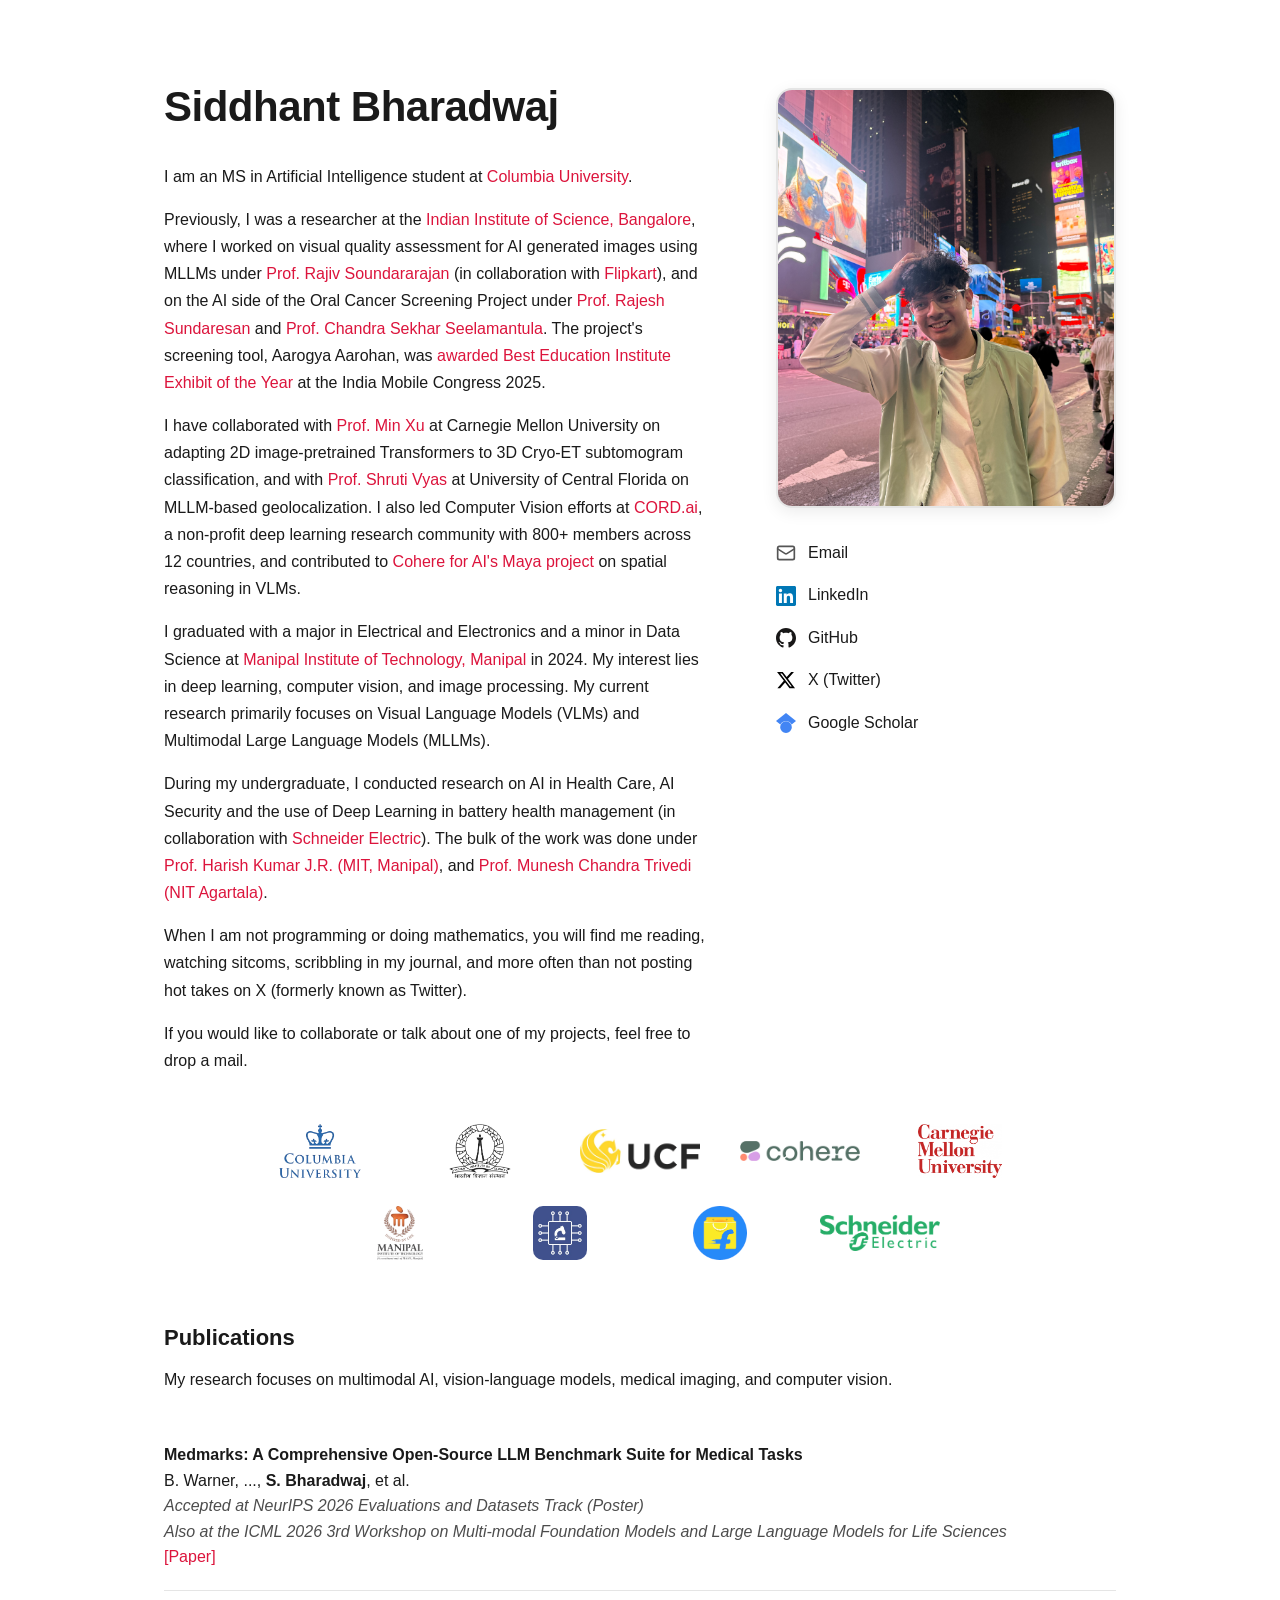
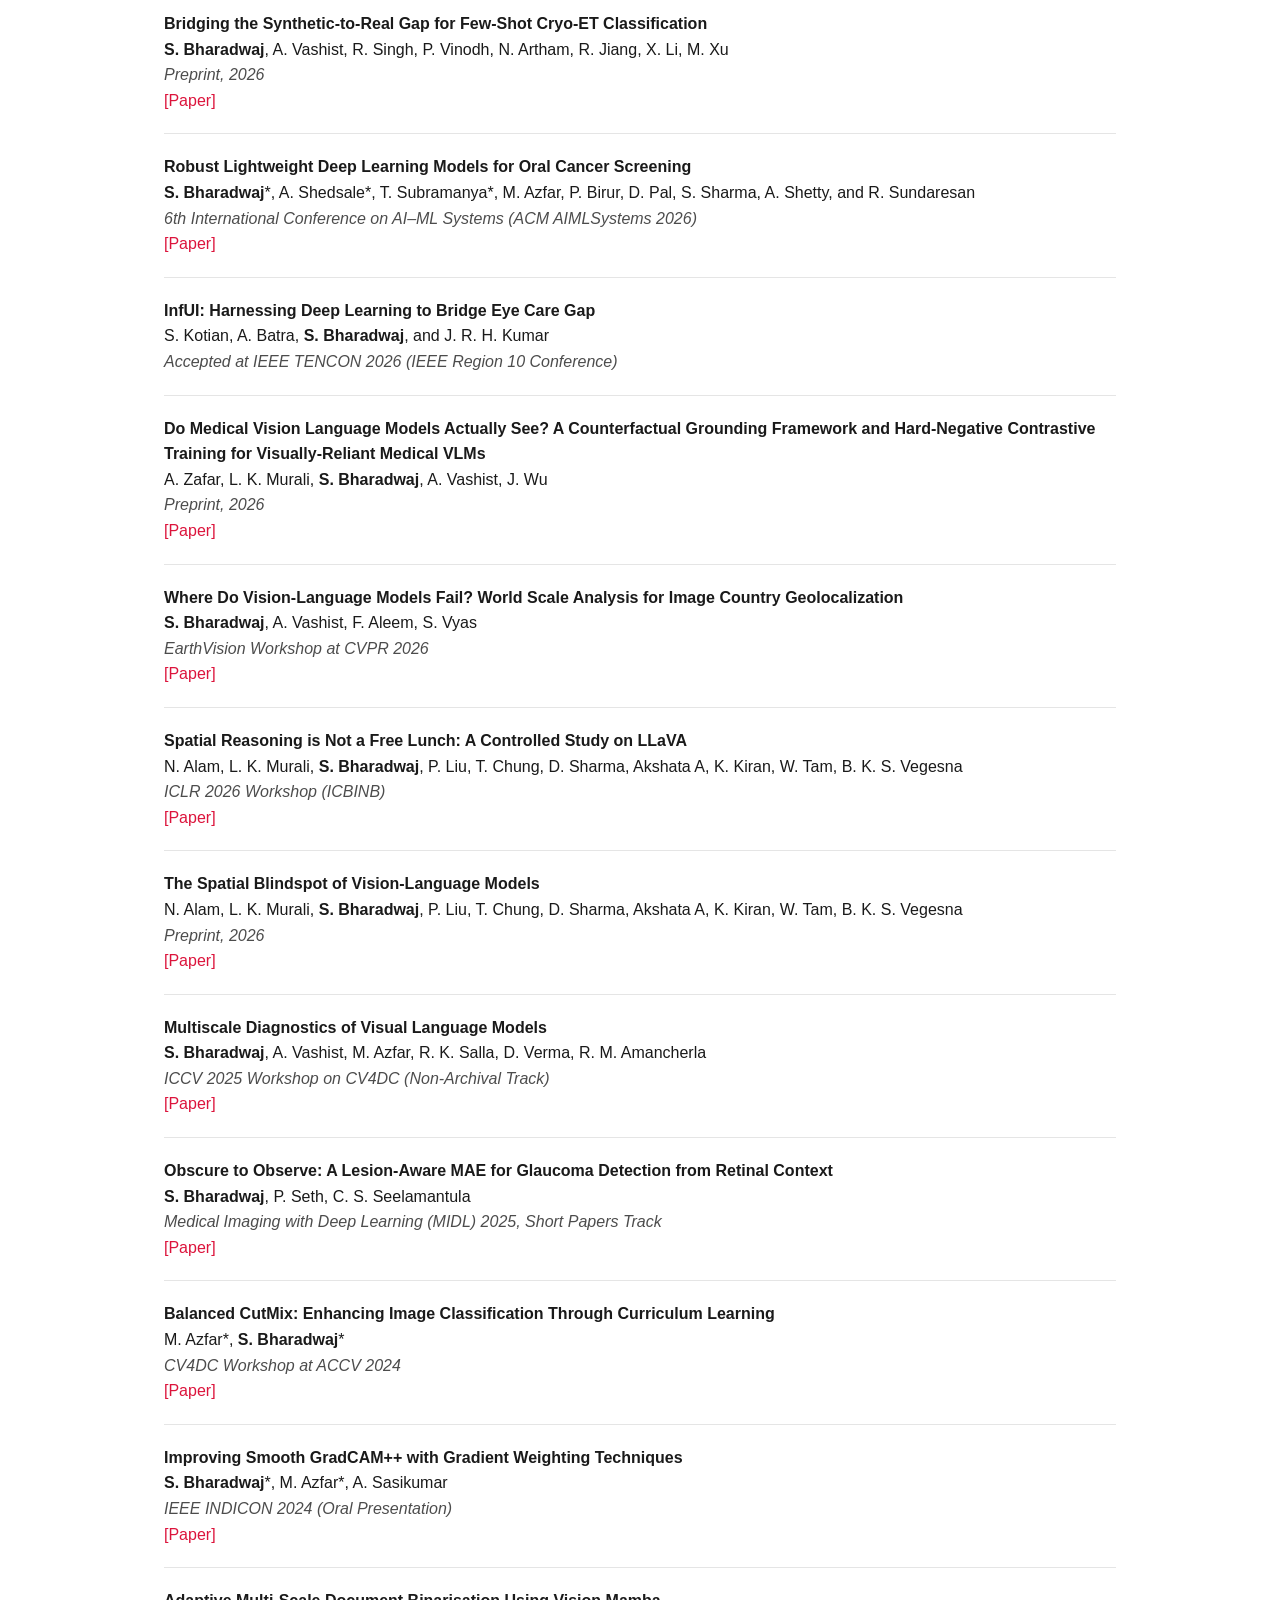
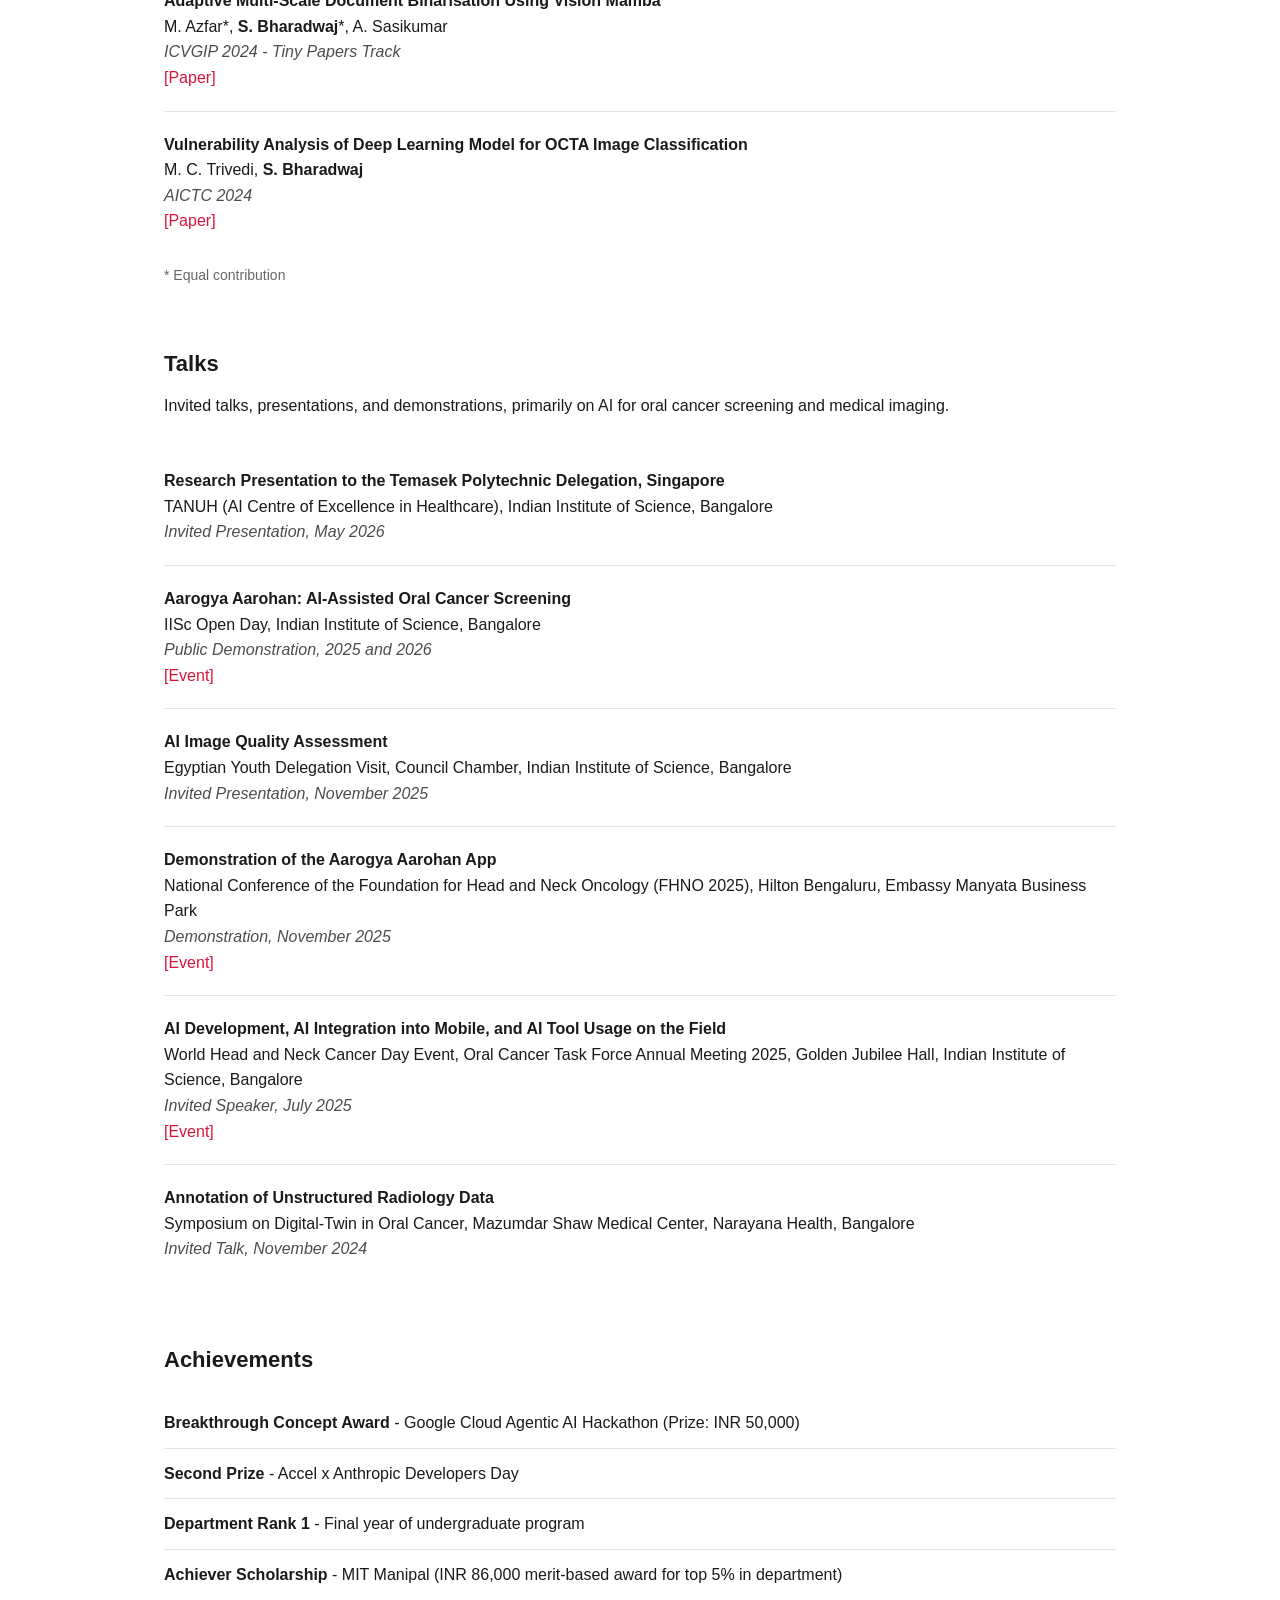
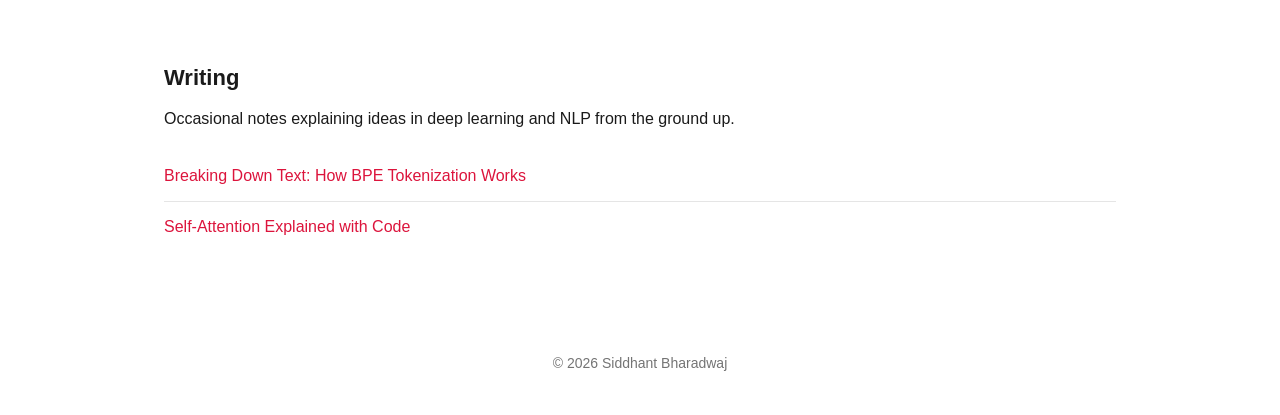
==== commit 96fad7f3: "NeuRIPS added" ====
--- a/index.html
+++ b/index.html
@@ -14,8 +14,6 @@
     <section id="about" class="hero">
       <div class="hero-content">
         <h1 class="hero-name">Siddhant Bharadwaj</h1>
-        <p class="multilingual-greeting">Namaste, Hello, Hola</p>
-
         <div class="hero-bio">
           <p>
             I am an MS in Artificial Intelligence student at <a href="https://www.columbia.edu/" target="_blank">Columbia University</a>.
@@ -139,6 +137,21 @@
 
       <table style="width:100%; margin-top: 30px;">
         <tbody>
+          <!-- Medmarks @ NeurIPS 2026 ED Track -->
+          <tr>
+            <td style="width:100%; padding: 20px 0; border-bottom: 1px solid #e5e5e5;">
+              <papertitle>Medmarks: A Comprehensive Open-Source LLM Benchmark Suite for Medical Tasks</papertitle>
+              <br />
+              B. Warner, ..., <strong>S. Bharadwaj</strong>, et al.
+              <br />
+              <em>Accepted at NeurIPS 2026 Evaluations and Datasets Track (Poster)</em>
+              <br />
+              <em>Also at the ICML 2026 3rd Workshop on Multi-modal Foundation Models and Large Language Models for Life Sciences</em>
+              <br />
+              <a href="https://arxiv.org/abs/2605.01417" target="_blank">[Paper]</a>
+            </td>
+          </tr>
+
           <!-- Cryo-ET few-shot preprint -->
           <tr>
             <td style="width:100%; padding: 20px 0; border-bottom: 1px solid #e5e5e5;">
@@ -185,19 +198,6 @@
               <em>Preprint, 2026</em>
               <br />
               <a href="https://arxiv.org/abs/2607.03647" target="_blank">[Paper]</a>
-            </td>
-          </tr>
-
-          <!-- Medmarks Preprint -->
-          <tr>
-            <td style="width:100%; padding: 20px 0; border-bottom: 1px solid #e5e5e5;">
-              <papertitle>Medmarks: A Comprehensive Open-Source LLM Benchmark Suite for Medical Tasks</papertitle>
-              <br />
-              B. Warner, ..., <strong>S. Bharadwaj</strong>, et al.
-              <br />
-              <em>Preprint, 2026</em>
-              <br />
-              <a href="https://arxiv.org/abs/2605.01417" target="_blank">[Paper]</a>
             </td>
           </tr>
 
--- a/style.css
+++ b/style.css
@@ -80,19 +80,10 @@
 .hero-name {
   font-size: 42px;
   font-weight: 700;
-  margin: 0 0 12px 0;
+  margin: 0 0 28px 0;
   color: var(--text-primary);
   letter-spacing: -0.5px;
   line-height: 1.3;
-}
-
-.multilingual-greeting {
-  font-family: Georgia, serif;
-  font-size: 18px;
-  font-style: italic;
-  color: var(--text-secondary);
-  margin: 16px 0 32px 0;
-  letter-spacing: 0.8px;
 }
 
 .hero-bio {
@@ -382,11 +373,6 @@
     font-size: 36px;
   }
 
-  .multilingual-greeting {
-    font-size: 15px;
-    letter-spacing: 0.5px;
-  }
-
   .hero-bio p {
     font-size: 15px;
   }
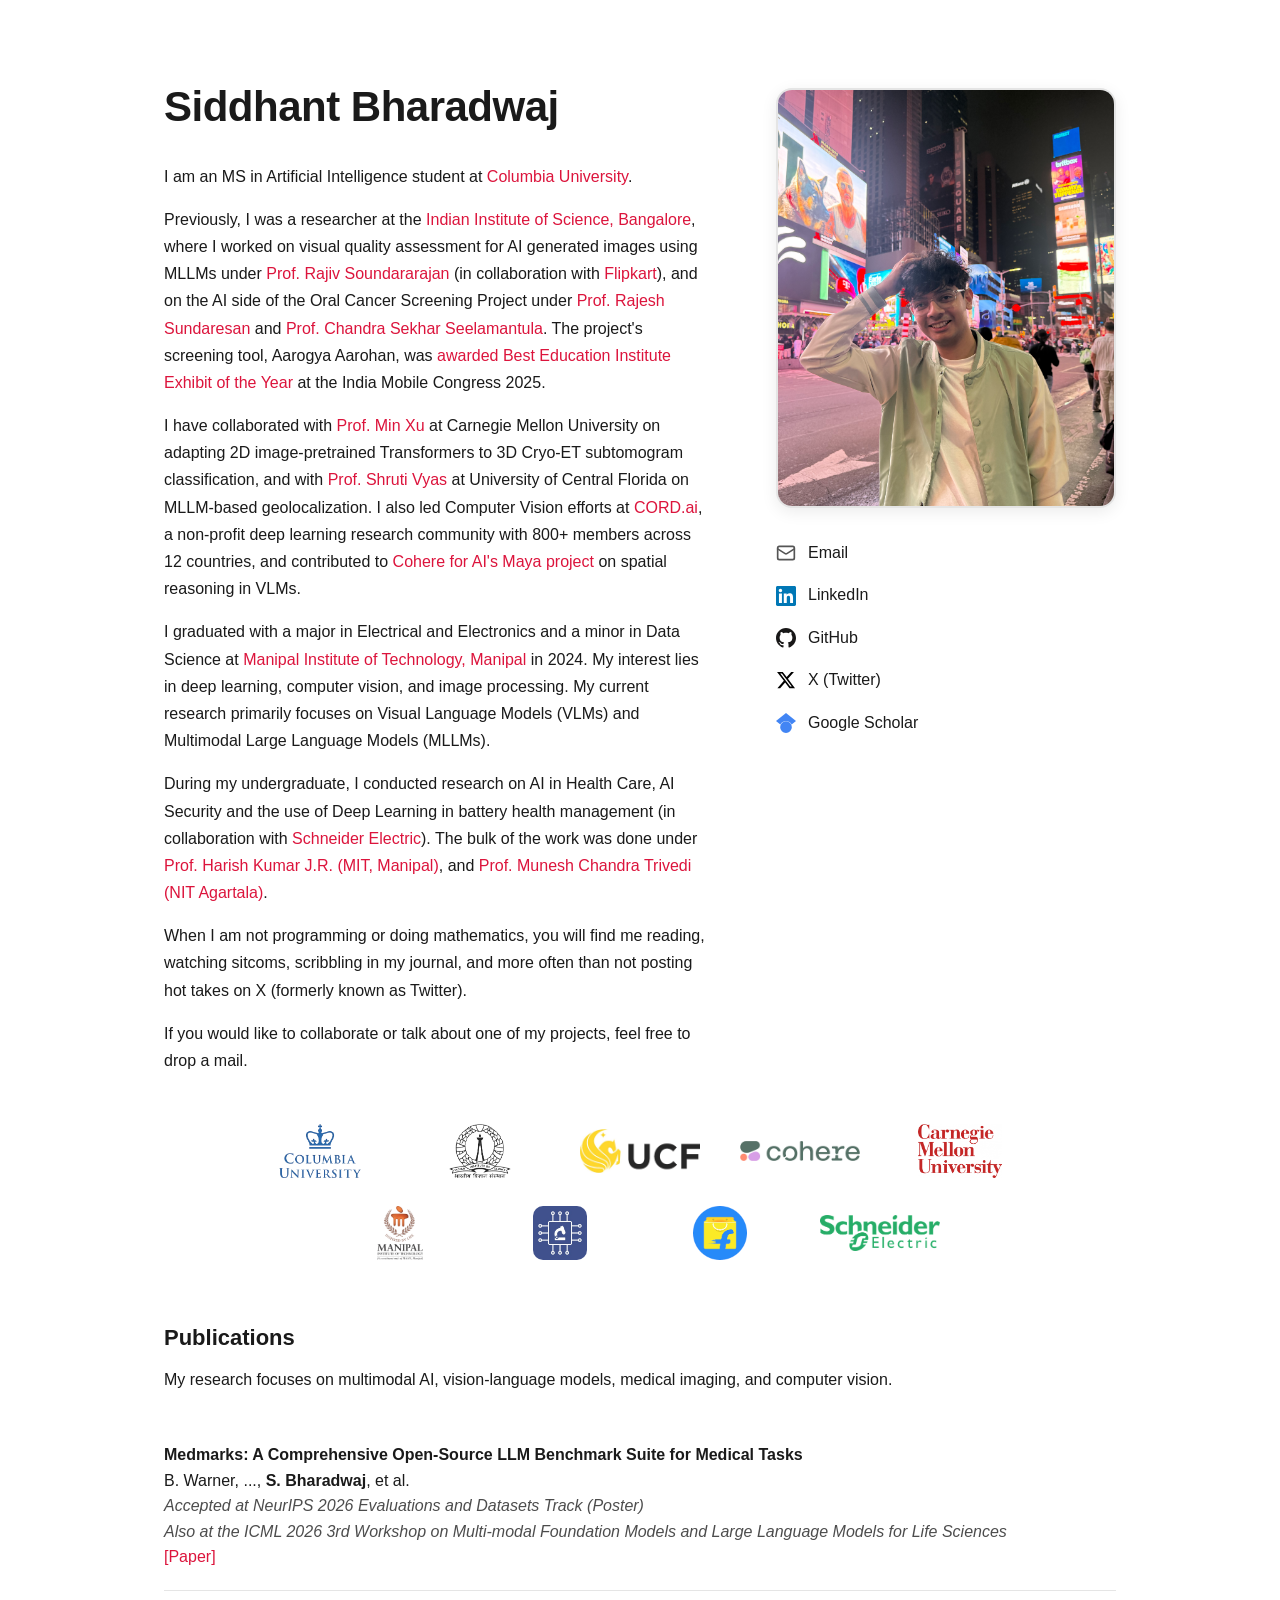
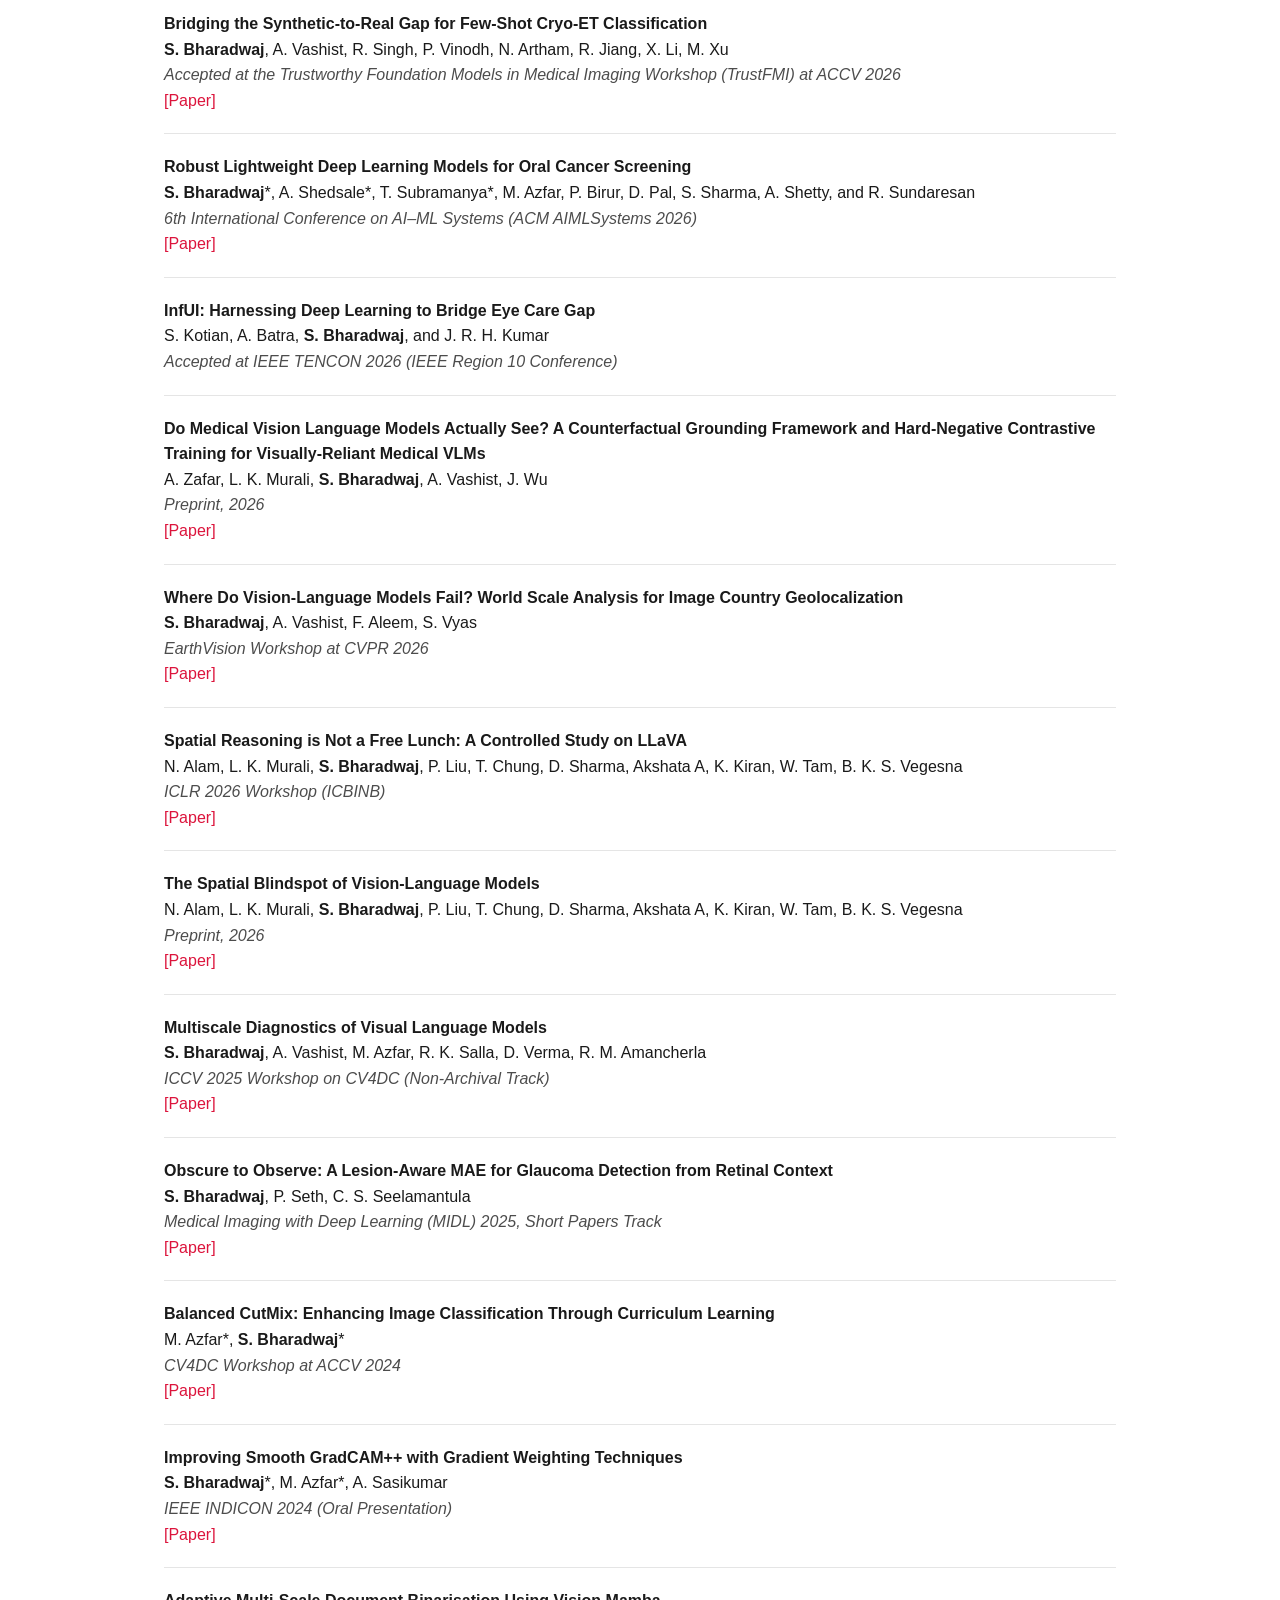
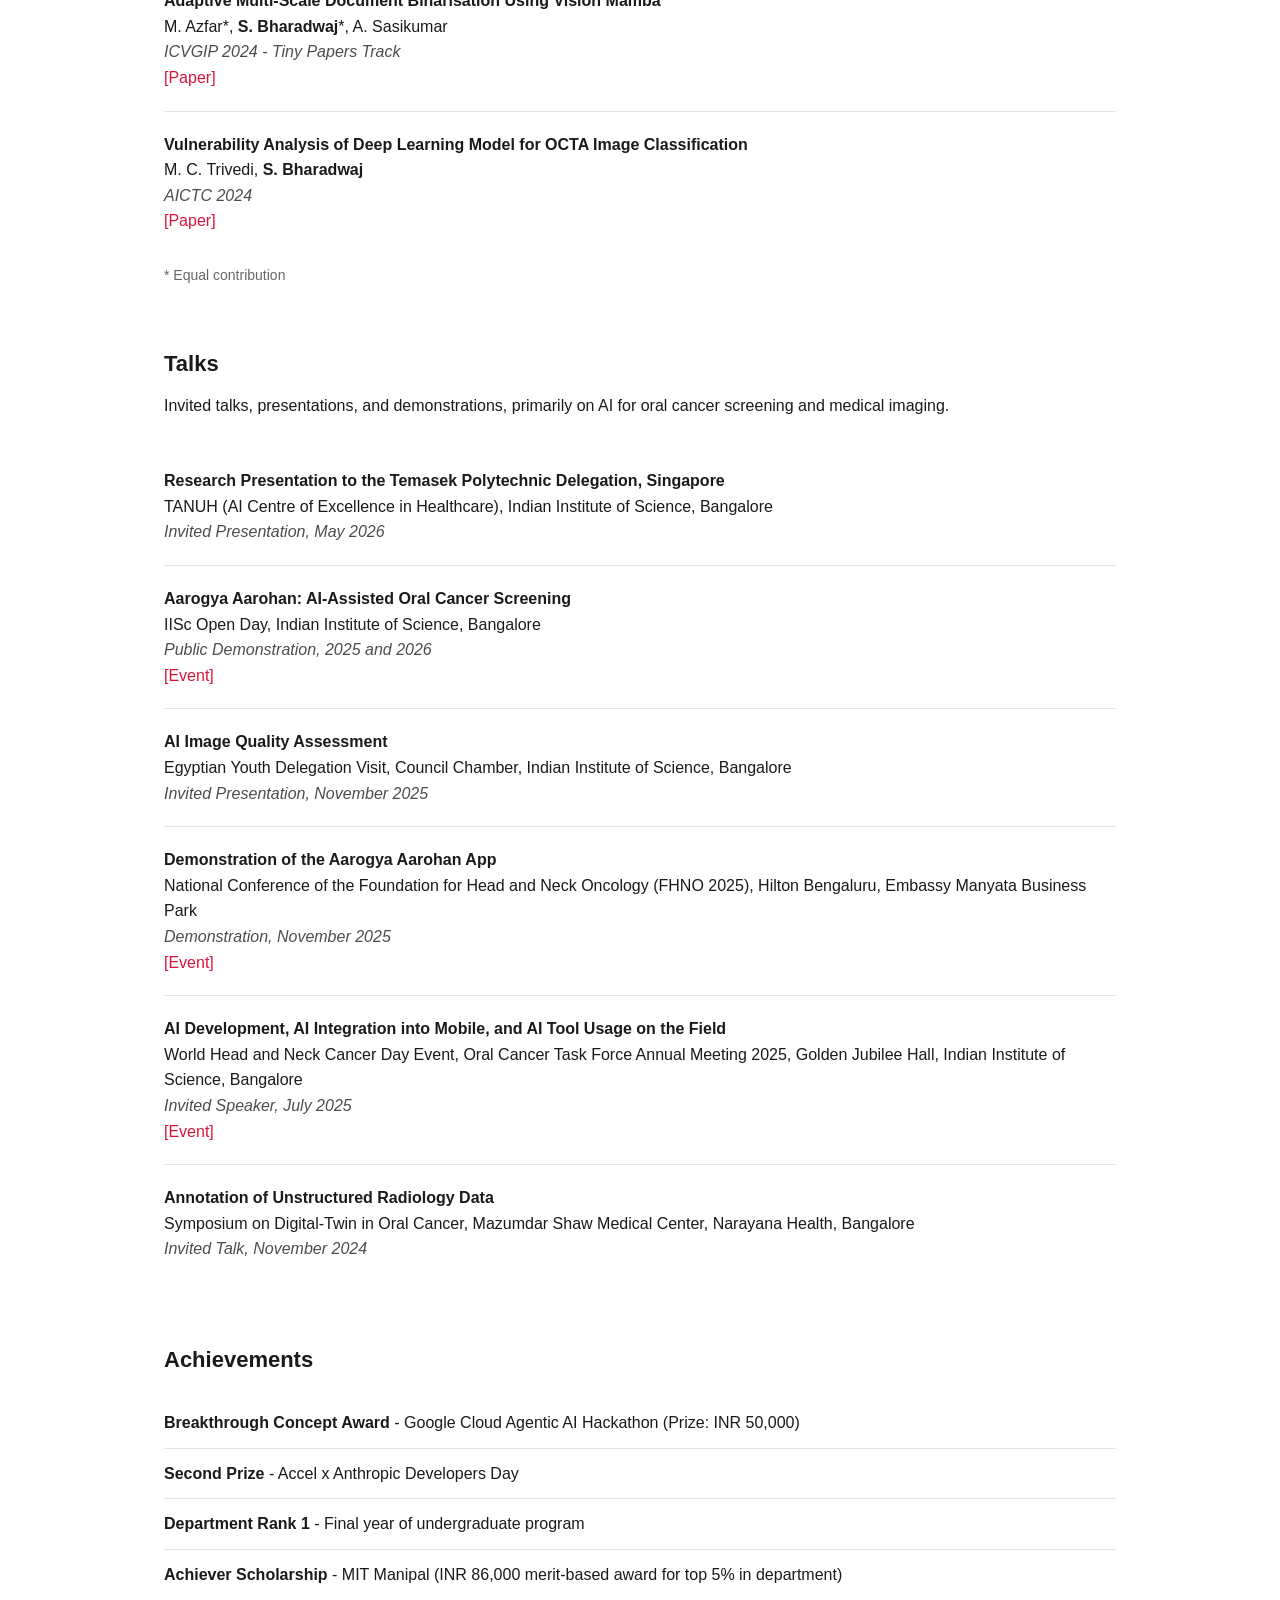
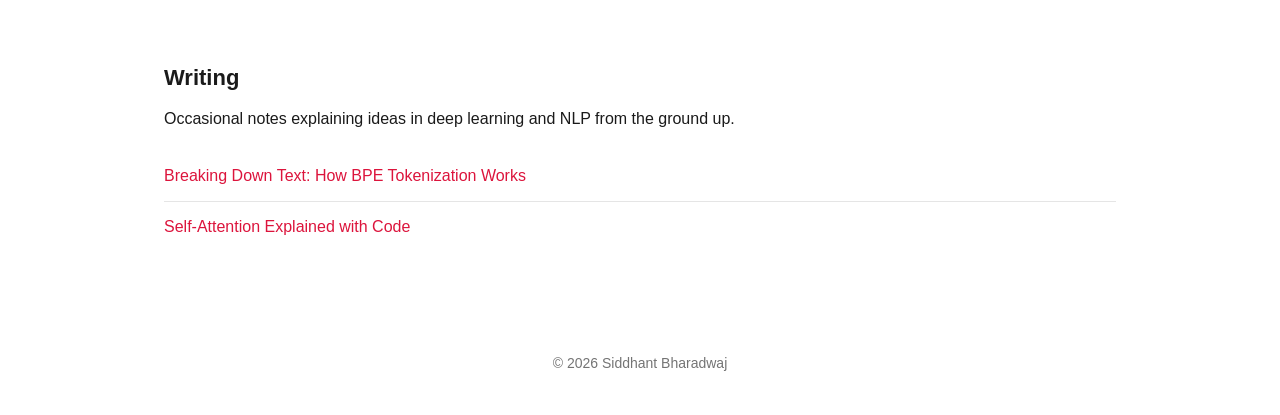
==== commit f67cc5d2: "ACCV workshop paper" ====
--- a/index.html
+++ b/index.html
@@ -152,14 +152,14 @@
             </td>
           </tr>
 
-          <!-- Cryo-ET few-shot preprint -->
+          <!-- Cryo-ET few-shot @ TrustFMI, ACCV 2026 -->
           <tr>
             <td style="width:100%; padding: 20px 0; border-bottom: 1px solid #e5e5e5;">
               <papertitle>Bridging the Synthetic-to-Real Gap for Few-Shot Cryo-ET Classification</papertitle>
               <br />
               <strong>S. Bharadwaj</strong>, A. Vashist, R. Singh, P. Vinodh, N. Artham, R. Jiang, X. Li, M. Xu
               <br />
-              <em>Preprint, 2026</em>
+              <em>Accepted at the Trustworthy Foundation Models in Medical Imaging Workshop (TrustFMI) at ACCV 2026</em>
               <br />
               <a href="https://arxiv.org/abs/2609.14097" target="_blank">[Paper]</a>
             </td>
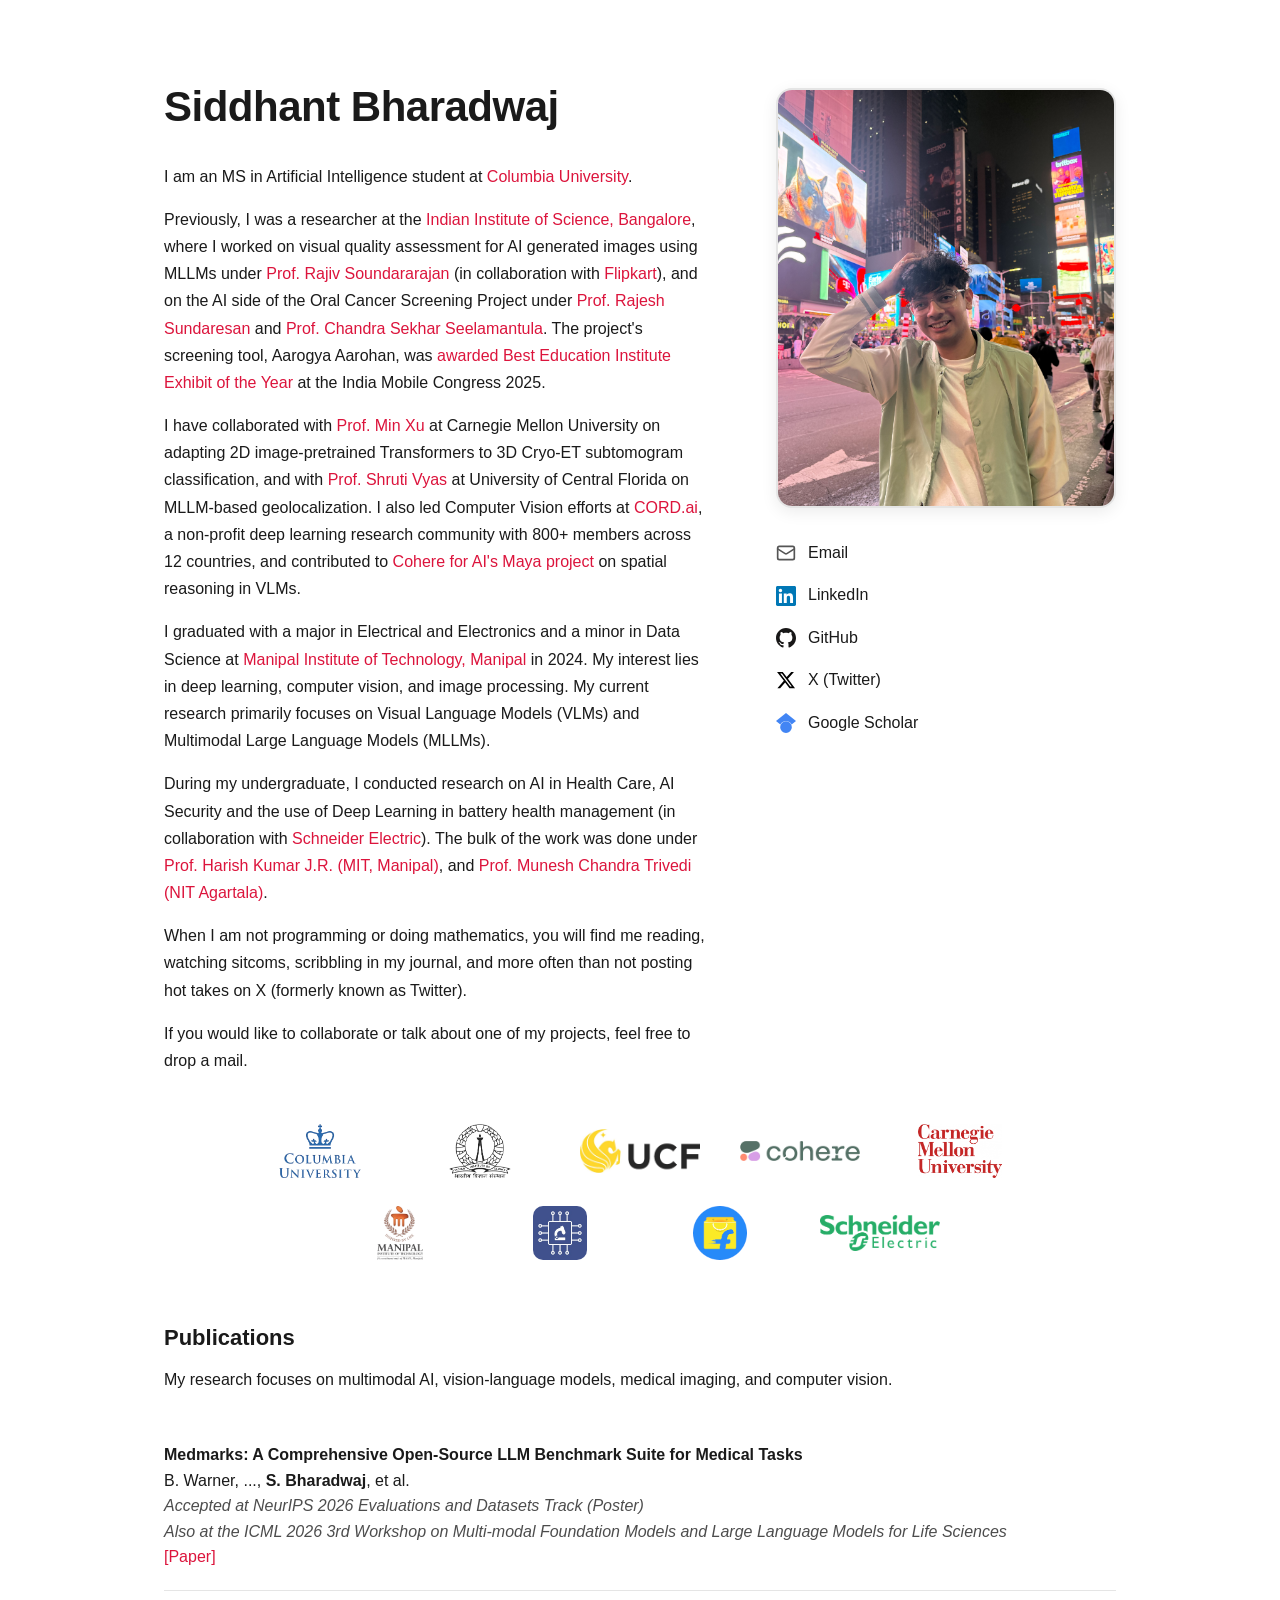
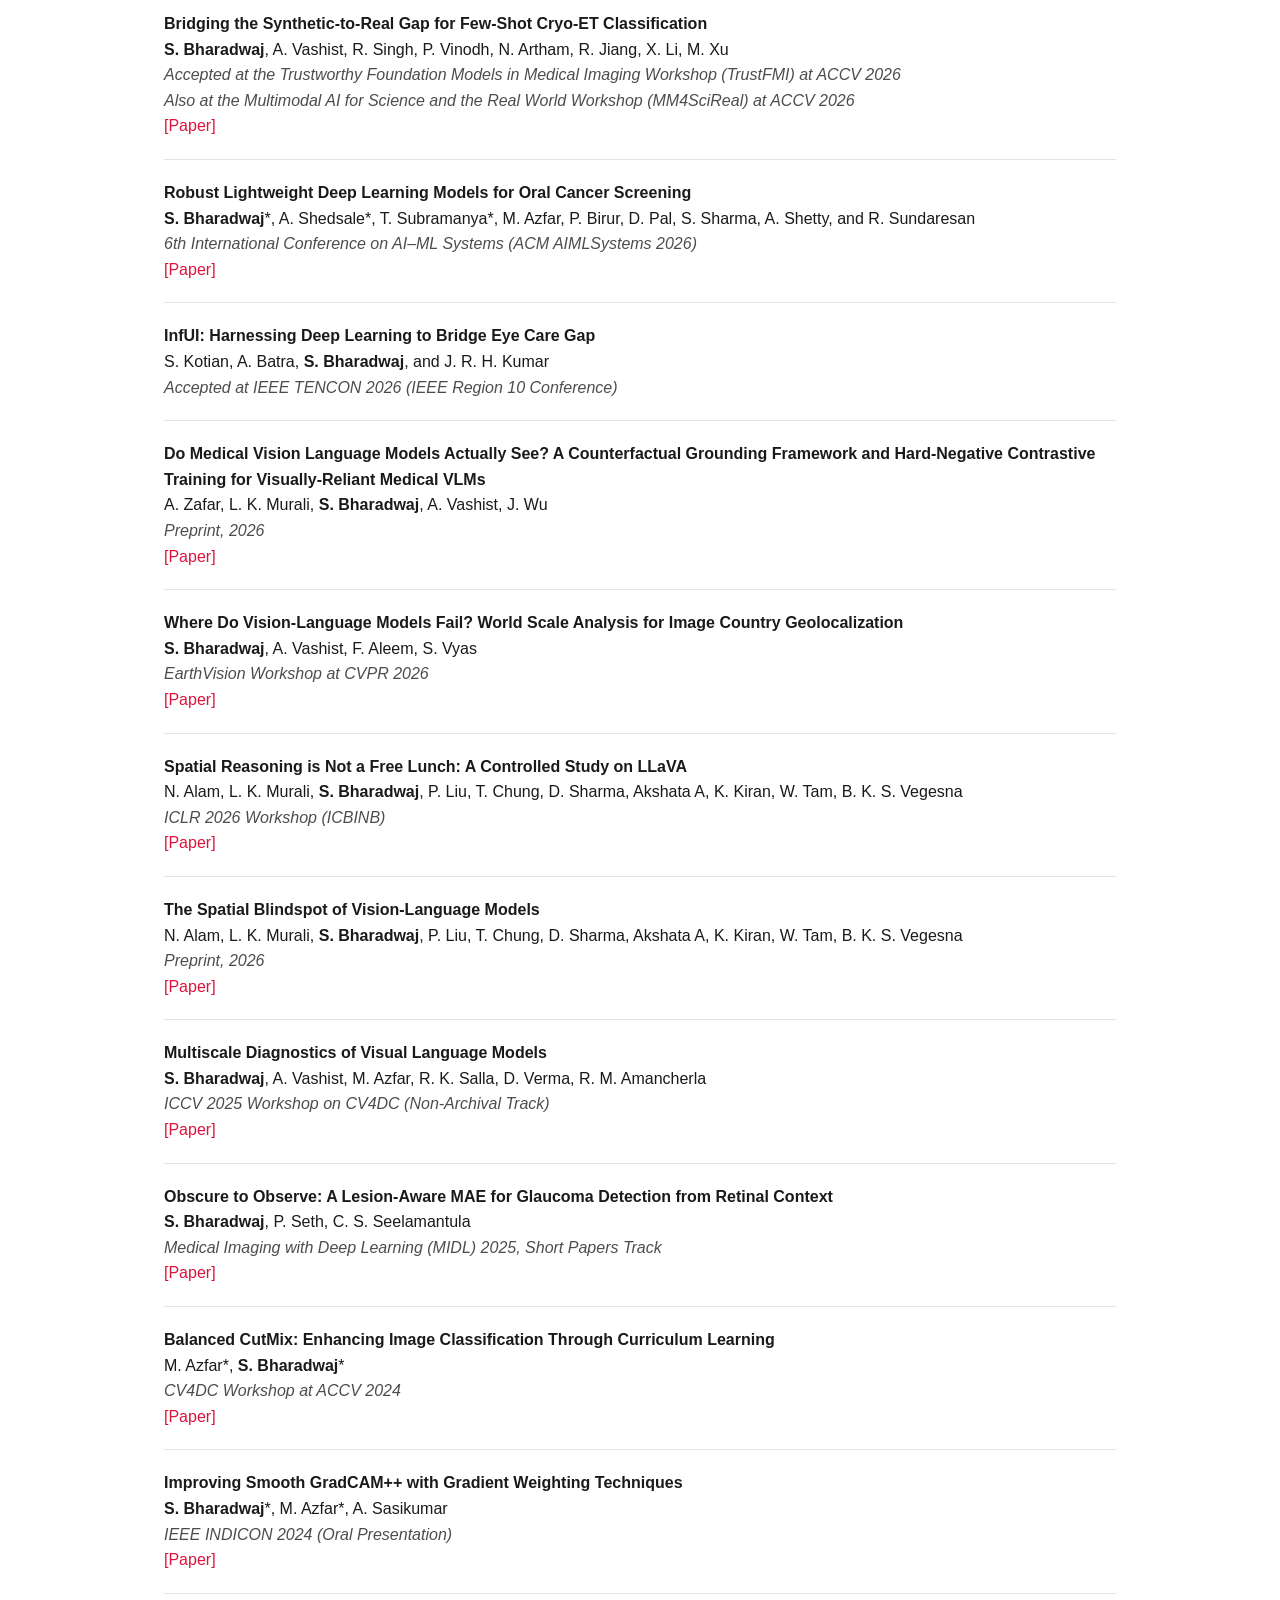
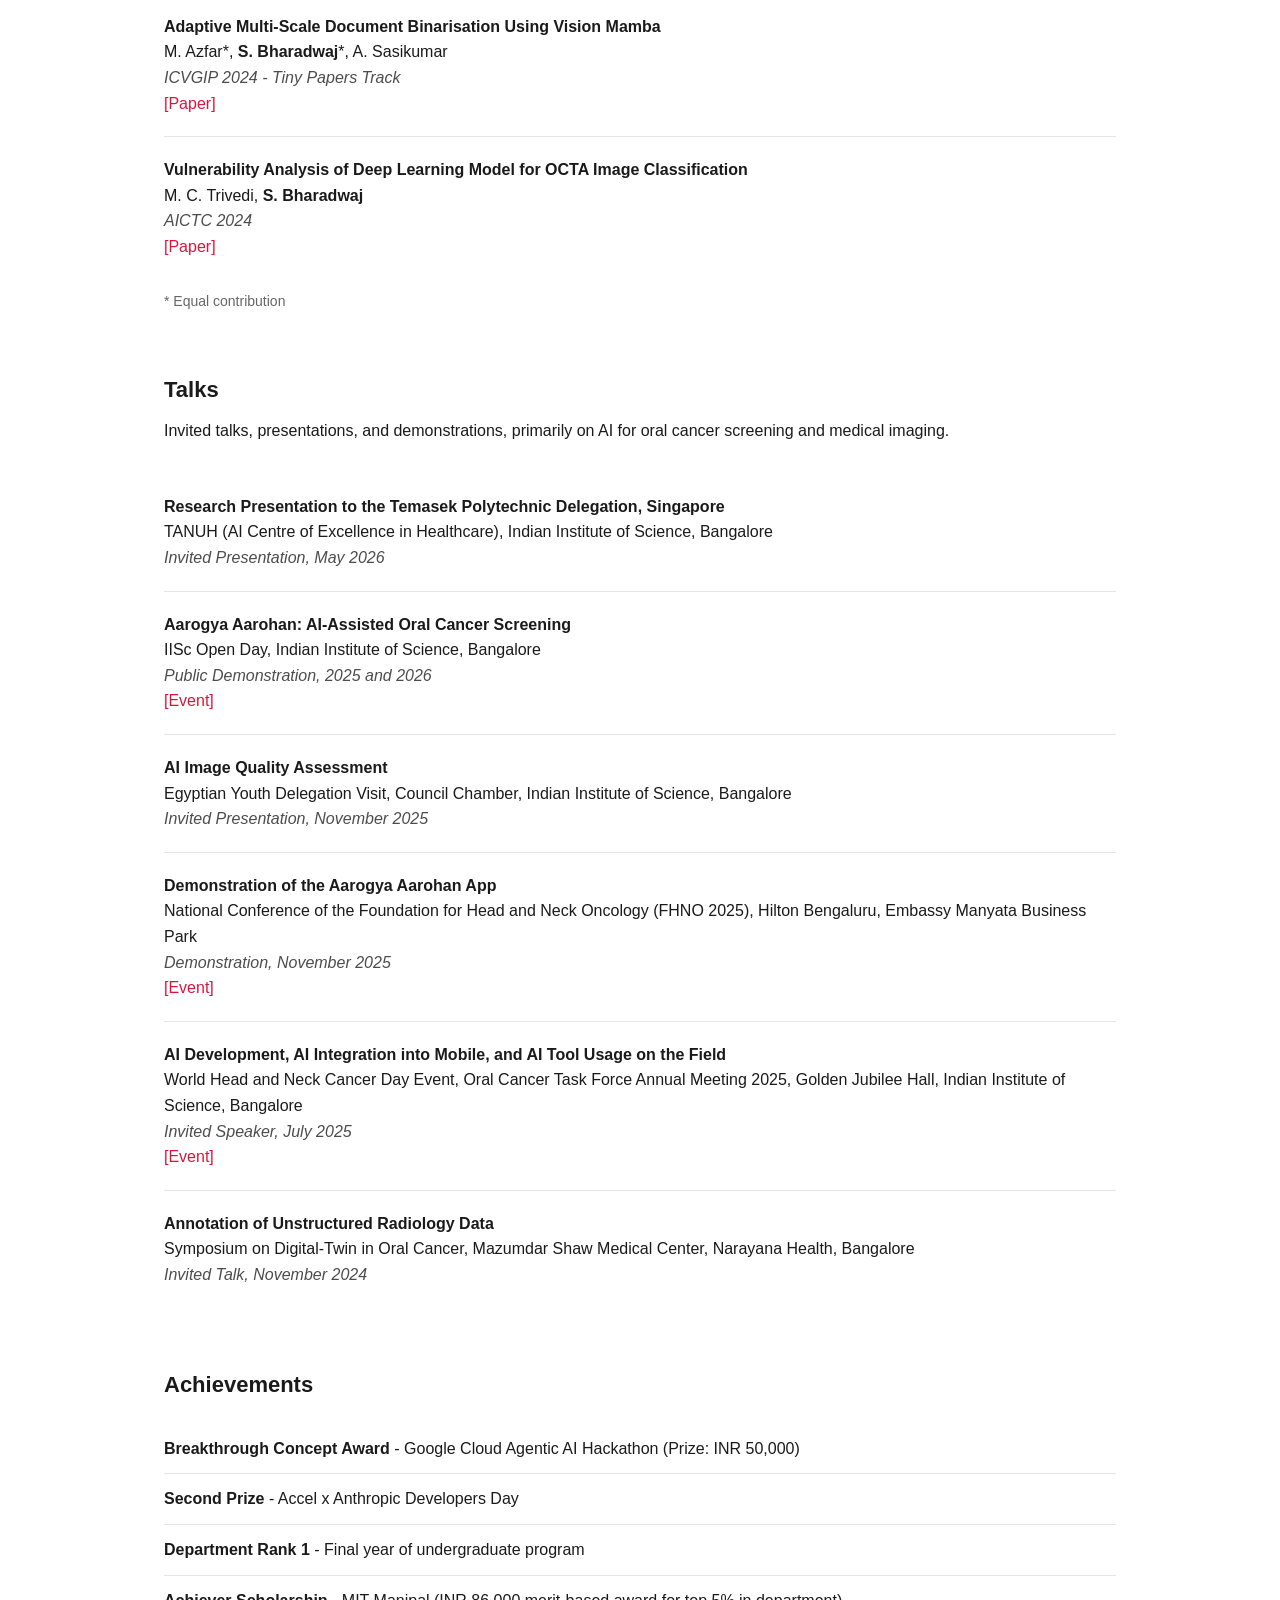
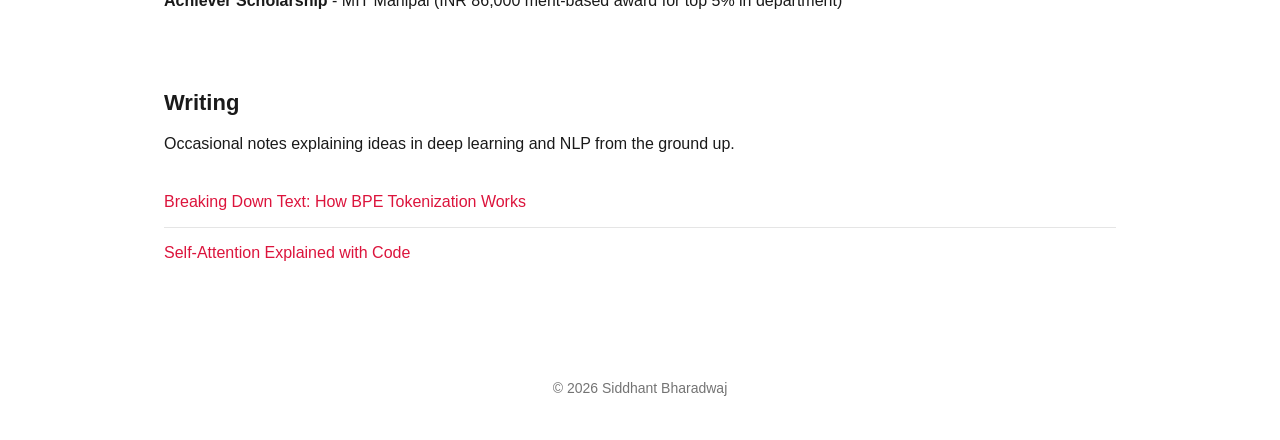
==== commit c3d40409: "ACCV MM4SciReal" ====
--- a/index.html
+++ b/index.html
@@ -161,6 +161,8 @@
               <br />
               <em>Accepted at the Trustworthy Foundation Models in Medical Imaging Workshop (TrustFMI) at ACCV 2026</em>
               <br />
+              <em>Also at the Multimodal AI for Science and the Real World Workshop (MM4SciReal) at ACCV 2026</em>
+              <br />
               <a href="https://arxiv.org/abs/2609.14097" target="_blank">[Paper]</a>
             </td>
           </tr>
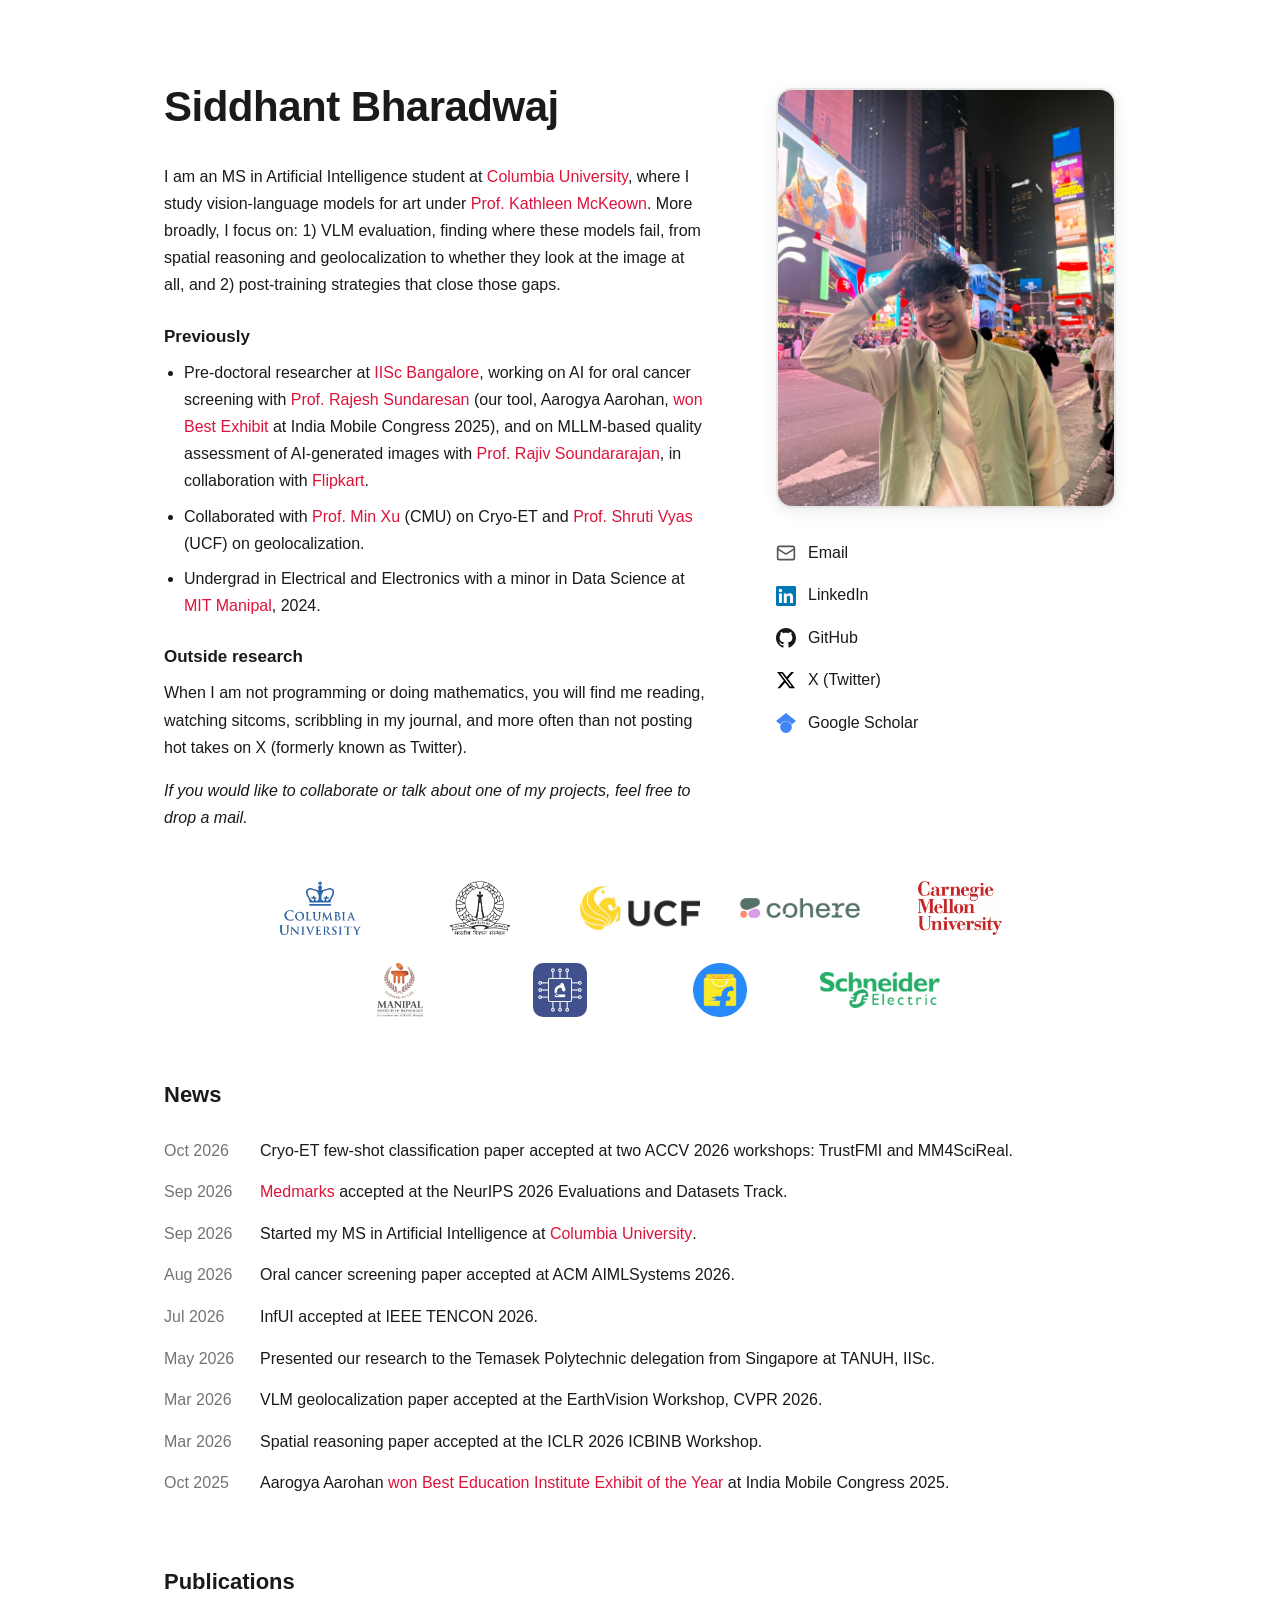
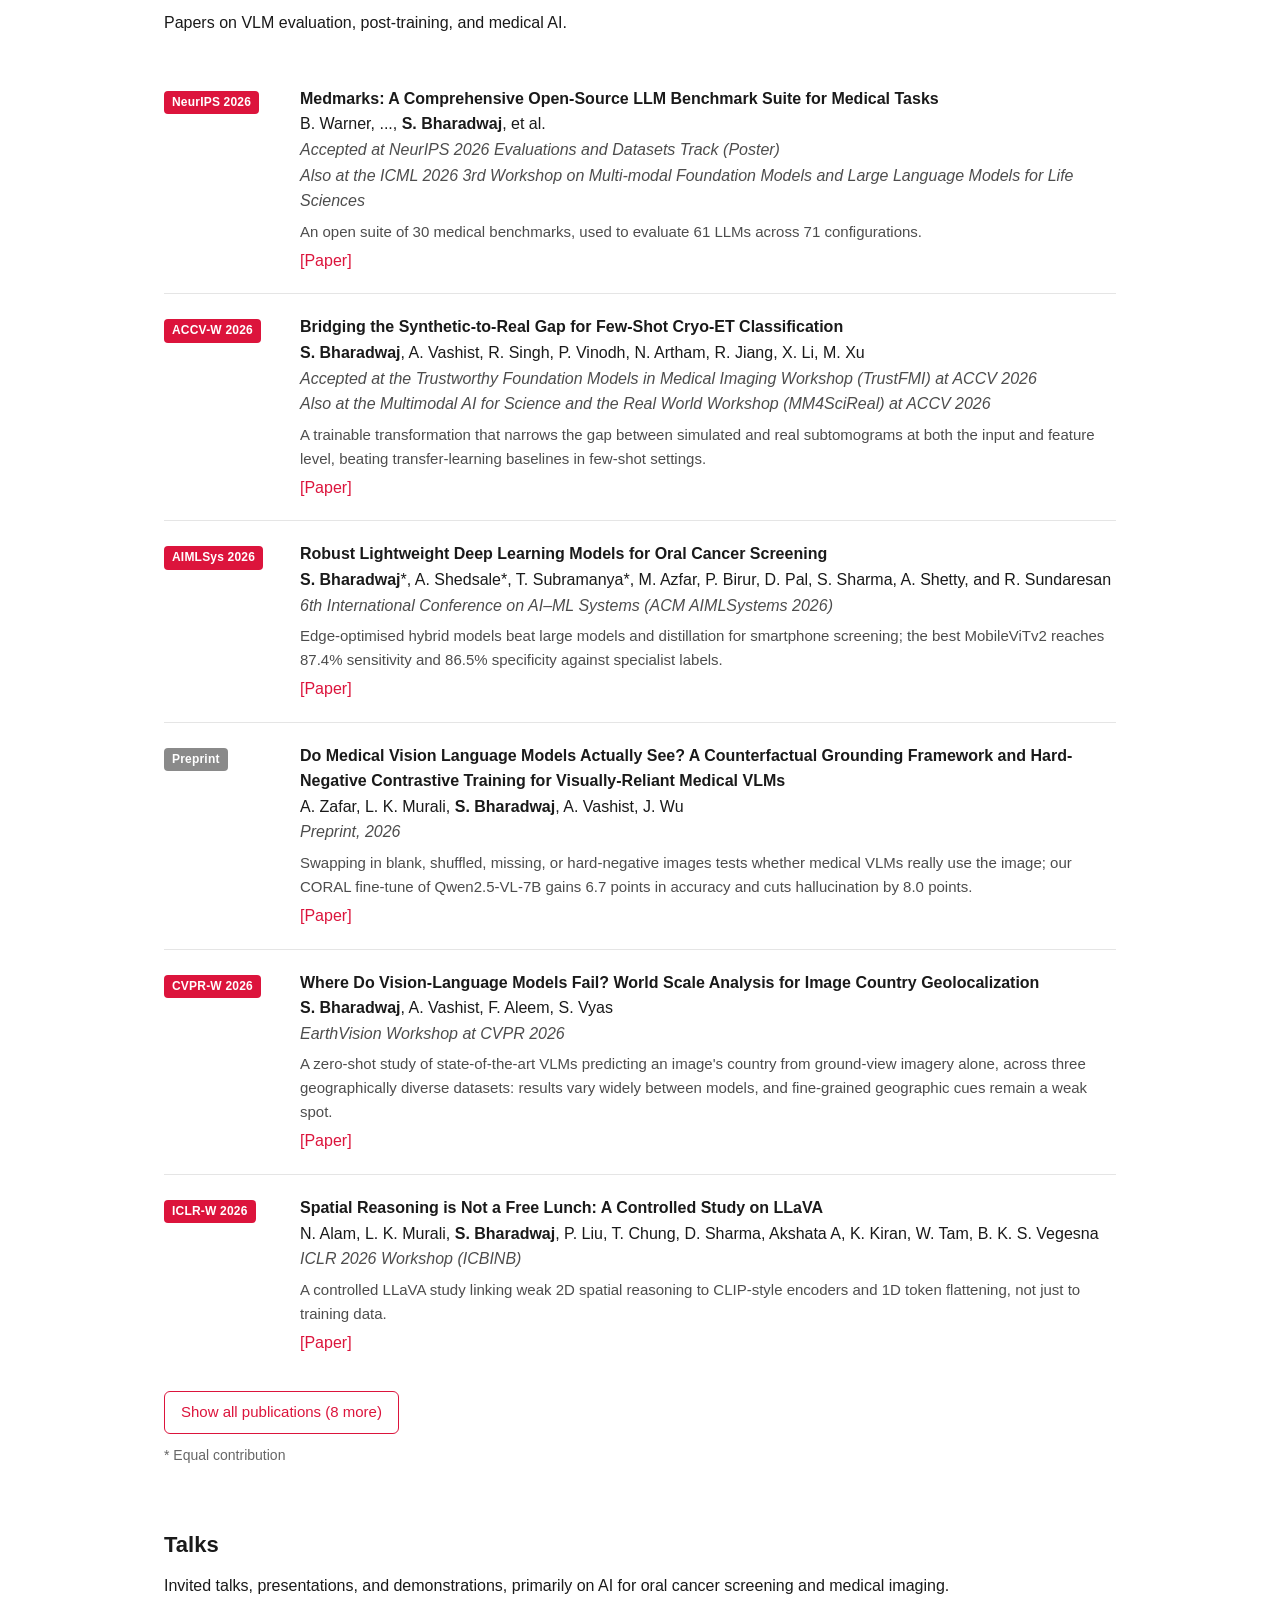
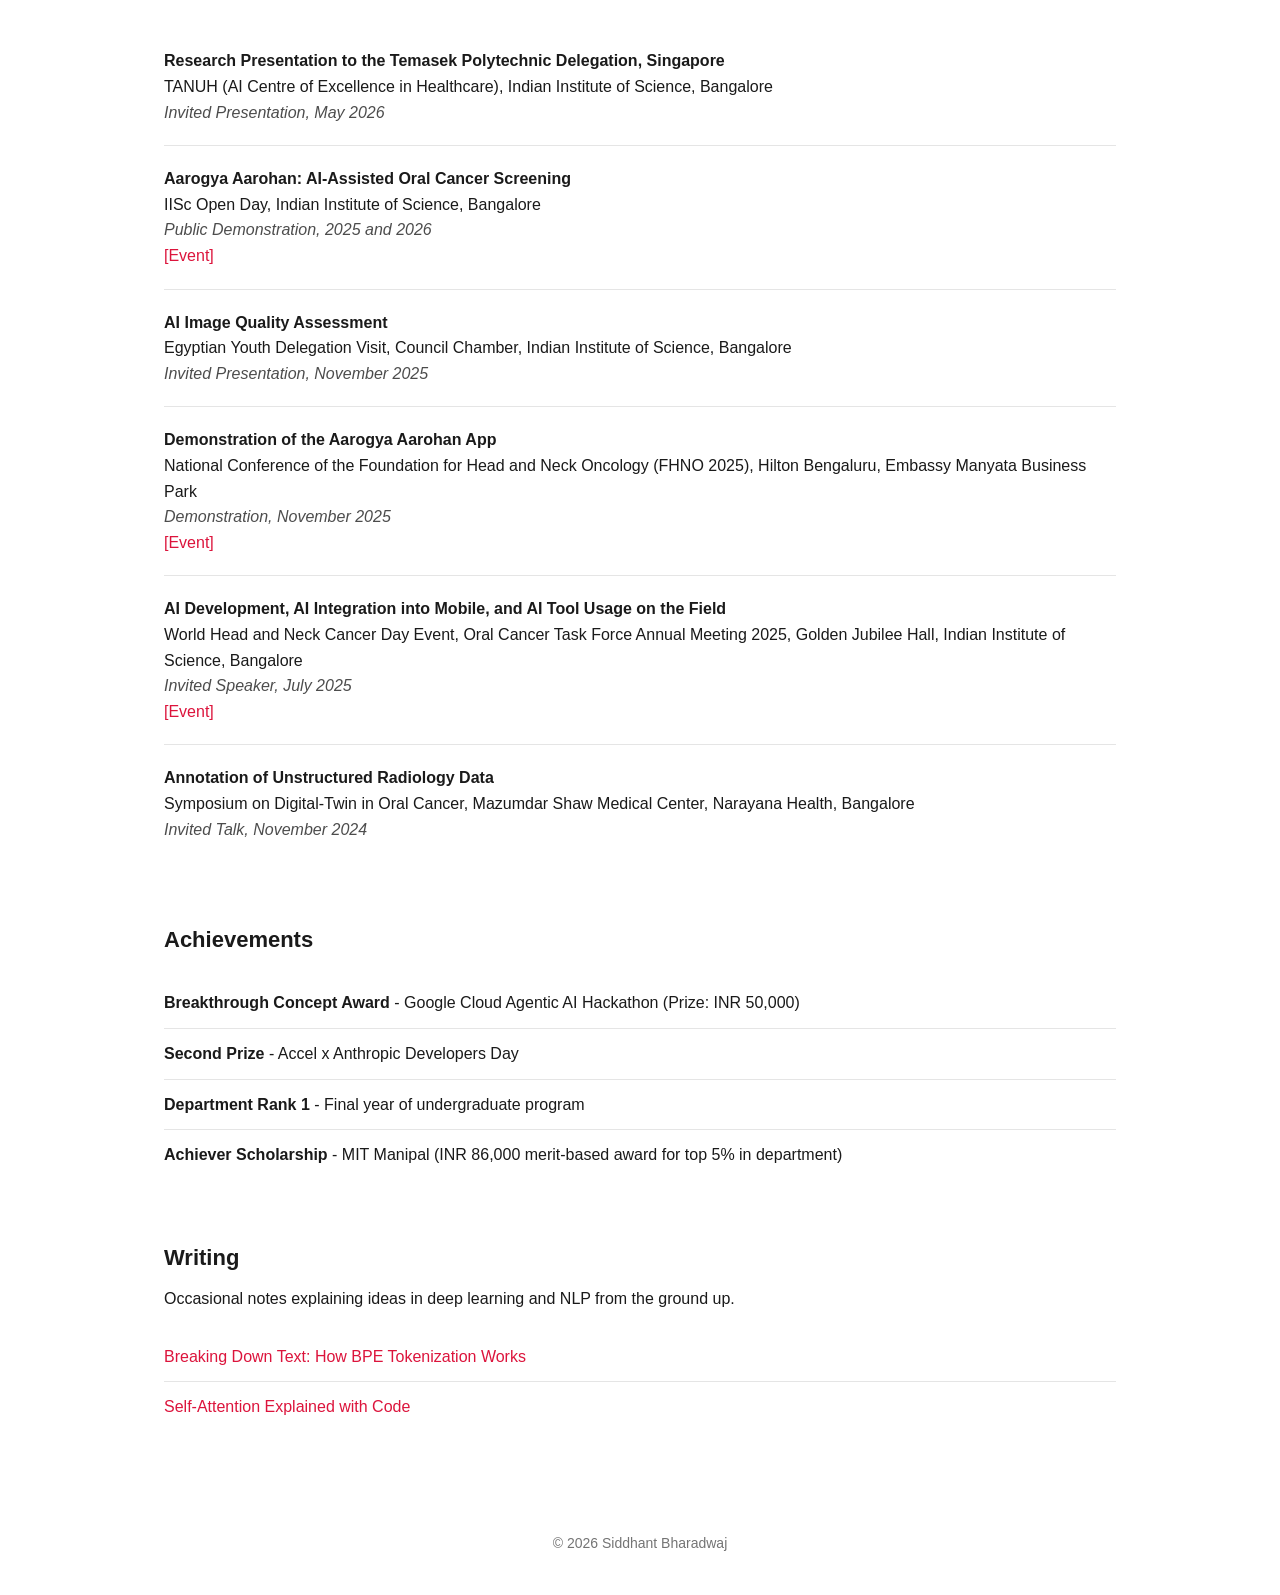
==== commit 5d45c41d: "Redesign: news, venue badges, paper summaries, tighter bio - Add a dated News section below the affi" ====
--- a/index.html
+++ b/index.html
@@ -4,7 +4,7 @@
   <meta charset="utf-8" />
   <meta name="viewport" content="width=device-width, initial-scale=1" />
   <title>Siddhant Bharadwaj</title>
-  <meta name="description" content="Siddhant Bharadwaj - MS in Artificial Intelligence student at Columbia University. Research in vision-language models, multimodal LLMs, and computer vision." />
+  <meta name="description" content="Siddhant Bharadwaj - MS in Artificial Intelligence student at Columbia University. Research in vision-language model evaluation and post-training." />
   <link rel="stylesheet" href="style.css" />
   <link rel="icon" href="images/siddhant_avatar.png" type="image/png" />
 </head>
@@ -16,35 +16,27 @@
         <h1 class="hero-name">Siddhant Bharadwaj</h1>
         <div class="hero-bio">
           <p>
-            I am an MS in Artificial Intelligence student at <a href="https://www.columbia.edu/" target="_blank">Columbia University</a>.
+            I am an MS in Artificial Intelligence student at <a href="https://www.columbia.edu/" target="_blank">Columbia University</a>, where I study vision-language models for art under <a href="https://www.cs.columbia.edu/~kathy/" target="_blank">Prof. Kathleen McKeown</a>. More broadly, I focus on: 1) VLM evaluation, finding where these models fail, from spatial reasoning and geolocalization to whether they look at the image at all, and 2) post-training strategies that close those gaps.
           </p>
 
-          <p>
-            Previously, I was a researcher at the <a href="https://iisc.ac.in/" target="_blank">Indian Institute of Science, Bangalore</a>, where I worked on visual quality assessment for AI generated images using MLLMs under <a href="https://ece.iisc.ac.in/~rajivs/" target="_blank">Prof. Rajiv Soundararajan</a> (in collaboration with <a href="https://www.flipkart.com/" target="_blank">Flipkart</a>), and on the AI side of the Oral Cancer Screening Project under <a href="https://ece.iisc.ac.in/~rajeshs/" target="_blank">Prof. Rajesh Sundaresan</a> and <a href="https://ee.iisc.ac.in/chandra-sekhar-seelamantula/" target="_blank">Prof. Chandra Sekhar Seelamantula</a>. The project's screening tool, Aarogya Aarohan, was <a href="https://www.tanuh.ai/updates/iisc-wins-best-exhibit-at-imc-2025" target="_blank">awarded Best Education Institute Exhibit of the Year</a> at the India Mobile Congress 2025.
-          </p>
-
-          <p>
-            I have collaborated with <a href="https://xulabs.github.io/" target="_blank">Prof. Min Xu</a> at Carnegie Mellon University on adapting 2D image-pretrained Transformers to 3D Cryo-ET subtomogram classification, and with <a href="https://www.crcv.ucf.edu/person/shruti-vyas/" target="_blank">Prof. Shruti Vyas</a> at University of Central Florida on MLLM-based geolocalization. I also led Computer Vision efforts at <a href="https://cordai.netlify.app/" target="_blank">CORD.ai</a>, a non-profit deep learning research community with 800+ members across 12 countries, and contributed to <a href="https://cohere.com/research/cohere-for-ai" target="_blank">Cohere for AI's Maya project</a> on spatial reasoning in VLMs.
-          </p>
-
-          <p>
-            I graduated with a major in Electrical and Electronics and a minor in Data Science at <a href="https://manipal.edu/mit.html" target="_blank">Manipal Institute of Technology, Manipal</a> in 2024. My interest lies in deep learning, computer vision, and image processing. My current research primarily focuses on Visual Language Models (VLMs) and Multimodal Large Language Models (MLLMs).
-          </p>
+          <h3>Previously</h3>
+          <ul>
+            <li>Pre-doctoral researcher at <a href="https://iisc.ac.in/" target="_blank">IISc Bangalore</a>, working on AI for oral cancer screening with <a href="https://ece.iisc.ac.in/~rajeshs/" target="_blank">Prof. Rajesh Sundaresan</a> (our tool, Aarogya Aarohan, <a href="https://www.tanuh.ai/updates/iisc-wins-best-exhibit-at-imc-2025" target="_blank">won Best Exhibit</a> at India Mobile Congress 2025), and on MLLM-based quality assessment of AI-generated images with <a href="https://ece.iisc.ac.in/~rajivs/" target="_blank">Prof. Rajiv Soundararajan</a>, in collaboration with <a href="https://www.flipkart.com/" target="_blank">Flipkart</a>.</li>
+            <li>Collaborated with <a href="https://xulabs.github.io/" target="_blank">Prof. Min Xu</a> (CMU) on Cryo-ET and <a href="https://www.crcv.ucf.edu/person/shruti-vyas/" target="_blank">Prof. Shruti Vyas</a> (UCF) on geolocalization.</li>
+            <li>Undergrad in Electrical and Electronics with a minor in Data Science at <a href="https://manipal.edu/mit.html" target="_blank">MIT Manipal</a>, 2024.</li>
+          </ul>
 
           <!-- <p>
             Previously, I interned at Spectrum Lab in the Indian Institute of Science, Bangalore, where I worked on adapting the <a href="https://segment-anything.com/" target="_blank">Segment Anything Model</a> for the task of optic disc and optic cup segmentation in fundus images.
           </p> -->
 
-          <p>
-            During my undergraduate, I conducted research on AI in Health Care, AI Security and the use of Deep Learning in battery health management (in collaboration with <a href="https://www.se.com/" target="_blank">Schneider Electric</a>). The bulk of the work was done under <a href="https://harish-jr.github.io/portfolio/index.html" target="_blank">Prof. Harish Kumar J.R. (MIT, Manipal)</a>, and <a href="https://nita.irins.org/profile/240539" target="_blank">Prof. Munesh Chandra Trivedi (NIT Agartala)</a>.
-          </p>
-
+          <h3>Outside research</h3>
           <p>
             When I am not programming or doing mathematics, you will find me reading, watching sitcoms, scribbling in my journal, and more often than not posting hot takes on X (formerly known as Twitter).
           </p>
 
           <p>
-            If you would like to collaborate or talk about one of my projects, feel free to drop a mail.
+            <em>If you would like to collaborate or talk about one of my projects, feel free to drop a mail.</em>
           </p>
         </div>
       </div>
@@ -130,197 +122,195 @@
       </div>
     </section>
 
+    <!-- NEWS SECTION -->
+    <section id="news" class="research-section">
+      <h2>News</h2>
+      <ul class="news-list">
+        <li><span class="news-date">Oct 2026</span><span>Cryo-ET few-shot classification paper accepted at two ACCV 2026 workshops: TrustFMI and MM4SciReal.</span></li>
+        <li><span class="news-date">Sep 2026</span><span><a href="https://arxiv.org/abs/2605.01417" target="_blank">Medmarks</a> accepted at the NeurIPS 2026 Evaluations and Datasets Track.</span></li>
+        <li><span class="news-date">Sep 2026</span><span>Started my MS in Artificial Intelligence at <a href="https://www.columbia.edu/" target="_blank">Columbia University</a>.</span></li>
+        <li><span class="news-date">Aug 2026</span><span>Oral cancer screening paper accepted at ACM AIMLSystems 2026.</span></li>
+        <li><span class="news-date">Jul 2026</span><span>InfUI accepted at IEEE TENCON 2026.</span></li>
+        <li><span class="news-date">May 2026</span><span>Presented our research to the Temasek Polytechnic delegation from Singapore at TANUH, IISc.</span></li>
+        <li><span class="news-date">Mar 2026</span><span>VLM geolocalization paper accepted at the EarthVision Workshop, CVPR 2026.</span></li>
+        <li><span class="news-date">Mar 2026</span><span>Spatial reasoning paper accepted at the ICLR 2026 ICBINB Workshop.</span></li>
+        <li><span class="news-date">Oct 2025</span><span>Aarogya Aarohan <a href="https://www.tanuh.ai/updates/iisc-wins-best-exhibit-at-imc-2025" target="_blank">won Best Education Institute Exhibit of the Year</a> at India Mobile Congress 2025.</span></li>
+      </ul>
+    </section>
+
     <!-- RESEARCH SECTION -->
-    <section class="research-section">
+    <section id="publications" class="research-section">
       <h2>Publications</h2>
-      <p>My research focuses on multimodal AI, vision-language models, medical imaging, and computer vision.</p>
-
-      <table style="width:100%; margin-top: 30px;">
-        <tbody>
-          <!-- Medmarks @ NeurIPS 2026 ED Track -->
-          <tr>
-            <td style="width:100%; padding: 20px 0; border-bottom: 1px solid #e5e5e5;">
-              <papertitle>Medmarks: A Comprehensive Open-Source LLM Benchmark Suite for Medical Tasks</papertitle>
-              <br />
-              B. Warner, ..., <strong>S. Bharadwaj</strong>, et al.
-              <br />
-              <em>Accepted at NeurIPS 2026 Evaluations and Datasets Track (Poster)</em>
-              <br />
-              <em>Also at the ICML 2026 3rd Workshop on Multi-modal Foundation Models and Large Language Models for Life Sciences</em>
-              <br />
-              <a href="https://arxiv.org/abs/2605.01417" target="_blank">[Paper]</a>
-            </td>
-          </tr>
-
-          <!-- Cryo-ET few-shot @ TrustFMI, ACCV 2026 -->
-          <tr>
-            <td style="width:100%; padding: 20px 0; border-bottom: 1px solid #e5e5e5;">
-              <papertitle>Bridging the Synthetic-to-Real Gap for Few-Shot Cryo-ET Classification</papertitle>
-              <br />
-              <strong>S. Bharadwaj</strong>, A. Vashist, R. Singh, P. Vinodh, N. Artham, R. Jiang, X. Li, M. Xu
-              <br />
-              <em>Accepted at the Trustworthy Foundation Models in Medical Imaging Workshop (TrustFMI) at ACCV 2026</em>
-              <br />
-              <em>Also at the Multimodal AI for Science and the Real World Workshop (MM4SciReal) at ACCV 2026</em>
-              <br />
-              <a href="https://arxiv.org/abs/2609.14097" target="_blank">[Paper]</a>
-            </td>
-          </tr>
-          <tr>
-            <td style="width:100%; padding: 20px 0; border-bottom: 1px solid #e5e5e5;">
-              <papertitle>Robust Lightweight Deep Learning Models for Oral Cancer Screening</papertitle>
-              <br />
-              <strong>S. Bharadwaj</strong>*, A. Shedsale*, T. Subramanya*, M. Azfar, P. Birur, D. Pal, S. Sharma, A. Shetty, and R. Sundaresan
-              <br />
-              <em>6th International Conference on AI–ML Systems (ACM AIMLSystems 2026)</em>
-              <br />
-              <a href="https://arxiv.org/abs/2608.21583v1" target="_blank">[Paper]</a>
-            </td>
-          </tr>
-          <tr>
-            <td style="width:100%; padding: 20px 0; border-bottom: 1px solid #e5e5e5;">
-              <papertitle>InfUI: Harnessing Deep Learning to Bridge Eye Care Gap</papertitle>
-              <br />
-              S. Kotian, A. Batra, <strong>S. Bharadwaj</strong>, and J. R. H. Kumar
-              <br />
-              <em>Accepted at IEEE TENCON 2026 (IEEE Region 10 Conference)</em>
-              <br />
-
-              <!-- Uncomment once the paper is online -->
-              <!-- <a href="ARXIV_OR_IEEE_LINK" target="_blank">[Paper]</a> -->
-            </td>
-          </tr>
-          <!-- Medical VLM grounding preprint -->
-          <tr>
-            <td style="width:100%; padding: 20px 0; border-bottom: 1px solid #e5e5e5;">
-              <papertitle>Do Medical Vision Language Models Actually See? A Counterfactual Grounding Framework and Hard-Negative Contrastive Training for Visually-Reliant Medical VLMs</papertitle>
-              <br />
-              A. Zafar, L. K. Murali, <strong>S. Bharadwaj</strong>, A. Vashist, J. Wu
-              <br />
-              <em>Preprint, 2026</em>
-              <br />
-              <a href="https://arxiv.org/abs/2607.03647" target="_blank">[Paper]</a>
-            </td>
-          </tr>
-
-          <!-- EarthVision @ CVPR 2026 -->
-          <tr>
-            <td style="width:100%; padding: 20px 0; border-bottom: 1px solid #e5e5e5;">
-              <papertitle>Where Do Vision-Language Models Fail? World Scale Analysis for Image Country Geolocalization</papertitle>
-              <br />
-              <strong>S. Bharadwaj</strong>, A. Vashist, F. Aleem, S. Vyas
-              <br />
-              <em>EarthVision Workshop at CVPR 2026</em>
-              <br />
-              <a href="https://openaccess.thecvf.com/content/CVPR2026W/EarthVision/html/Bharadwaj_Where_Do_Vision-Language_Models_Fail_World_Scale_Analysis_for_Image_CVPRW_2026_paper.html" target="_blank">[Paper]</a>
-            </td>
-          </tr>
-
-          <!-- ICLR 2026 Workshop (ICBINB) -->
-          <tr>
-            <td style="width:100%; padding: 20px 0; border-bottom: 1px solid #e5e5e5;">
-              <papertitle>Spatial Reasoning is Not a Free Lunch: A Controlled Study on LLaVA</papertitle>
-              <br />
-              N. Alam, L. K. Murali, <strong>S. Bharadwaj</strong>, P. Liu, T. Chung, D. Sharma, Akshata A, K. Kiran, W. Tam, B. K. S. Vegesna
-              <br />
-              <em>ICLR 2026 Workshop (ICBINB)</em>
-              <br />
-              <a href="https://arxiv.org/abs/2603.12545" target="_blank">[Paper]</a>
-            </td>
-          </tr>
-
-          <!-- Arxiv - Spatial Blindspot -->
-          <tr>
-            <td style="width:100%; padding: 20px 0; border-bottom: 1px solid #e5e5e5;">
-              <papertitle>The Spatial Blindspot of Vision-Language Models</papertitle>
-              <br />
-              N. Alam, L. K. Murali, <strong>S. Bharadwaj</strong>, P. Liu, T. Chung, D. Sharma, Akshata A, K. Kiran, W. Tam, B. K. S. Vegesna
-              <br />
-              <em>Preprint, 2026</em>
-              <br />
-              <a href="https://arxiv.org/abs/2601.09954" target="_blank">[Paper]</a>
-            </td>
-          </tr>
-
-          <!-- ICCV 2025 Workshop -->
-          <tr>
-            <td style="width:100%; padding: 20px 0; border-bottom: 1px solid #e5e5e5;">
-              <papertitle>Multiscale Diagnostics of Visual Language Models</papertitle>
-              <br />
-              <strong>S. Bharadwaj</strong>, A. Vashist, M. Azfar, R. K. Salla, D. Verma, R. M. Amancherla
-              <br />
-              <em>ICCV 2025 Workshop on CV4DC (Non-Archival Track)</em>
-              <br />
-              <a href="https://drive.google.com/file/d/1X8sgpmNBwMt0rCEsAwdg7KiBl6ffQj7f/view?usp=sharing" target="_blank">[Paper]</a>
-            </td>
-          </tr>
-
-          <!-- MIDL 2025 -->
-          <tr>
-            <td style="width:100%; padding: 20px 0; border-bottom: 1px solid #e5e5e5;">
-              <papertitle>Obscure to Observe: A Lesion-Aware MAE for Glaucoma Detection from Retinal Context</papertitle>
-              <br />
-              <strong>S. Bharadwaj</strong>, P. Seth, C. S. Seelamantula
-              <br />
-              <em>Medical Imaging with Deep Learning (MIDL) 2025, Short Papers Track</em>
-              <br />
-              <a href="https://openreview.net/pdf?id=gqLXT8Edf3" target="_blank">[Paper]</a>
-            </td>
-          </tr>
-
-          <!-- ACCV 2024 -->
-          <tr>
-            <td style="width:100%; padding: 20px 0; border-bottom: 1px solid #e5e5e5;">
-              <papertitle>Balanced CutMix: Enhancing Image Classification Through Curriculum Learning</papertitle>
-              <br />
-              M. Azfar*, <strong>S. Bharadwaj</strong>*
-              <br />
-              <em>CV4DC Workshop at ACCV 2024</em>
-              <br />
-              <a href="https://drive.google.com/file/d/1Qpeqje_t8WXkJj3dCDKKNiiB01daJrHd/view?usp=sharing" target="_blank">[Paper]</a>
-            </td>
-          </tr>
-
-          <!-- INDICON 2024 -->
-          <tr>
-            <td style="width:100%; padding: 20px 0; border-bottom: 1px solid #e5e5e5;">
-              <papertitle>Improving Smooth GradCAM++ with Gradient Weighting Techniques</papertitle>
-              <br />
-              <strong>S. Bharadwaj</strong>*, M. Azfar*, A. Sasikumar
-              <br />
-              <em>IEEE INDICON 2024 (Oral Presentation)</em>
-              <br />
-              <a href="https://ieeexplore.ieee.org/abstract/document/10958549/" target="_blank">[Paper]</a>
-            </td>
-          </tr>
-
-          <!-- ICVGIP 2024 -->
-          <tr>
-            <td style="width:100%; padding: 20px 0; border-bottom: 1px solid #e5e5e5;">
-              <papertitle>Adaptive Multi-Scale Document Binarisation Using Vision Mamba</papertitle>
-              <br />
-              M. Azfar*, <strong>S. Bharadwaj</strong>*, A. Sasikumar
-              <br />
-              <em>ICVGIP 2024 - Tiny Papers Track</em>
-              <br />
-              <a href="https://arxiv.org/abs/2410.22811" target="_blank">[Paper]</a>
-            </td>
-          </tr>
-
-          <!-- AICTC 2024 -->
-          <tr>
-            <td style="width:100%; padding: 20px 0;">
-              <papertitle>Vulnerability Analysis of Deep Learning Model for OCTA Image Classification</papertitle>
-              <br />
-              M. C. Trivedi, <strong>S. Bharadwaj</strong>
-              <br />
-              <em>AICTC 2024</em>
-              <br />
-              <a href="https://link.springer.com/chapter/10.1007/978-981-97-6103-6_48" target="_blank">[Paper]</a>
-            </td>
-          </tr>
-        </tbody>
-      </table>
+      <p>Papers on VLM evaluation, post-training, and medical AI.</p>
+
+      <!-- Entries with class "pub-more" are hidden until "Show all" is clicked -->
+      <div class="pubs" id="pubs">
+        <!-- Medmarks @ NeurIPS 2026 ED Track -->
+        <div class="pub">
+          <div class="pub-venue"><span class="badge">NeurIPS 2026</span></div>
+          <div class="pub-body">
+            <papertitle>Medmarks: A Comprehensive Open-Source LLM Benchmark Suite for Medical Tasks</papertitle>
+            <div>B. Warner, ..., <strong>S. Bharadwaj</strong>, et al.</div>
+            <div><em>Accepted at NeurIPS 2026 Evaluations and Datasets Track (Poster)</em></div>
+            <div><em>Also at the ICML 2026 3rd Workshop on Multi-modal Foundation Models and Large Language Models for Life Sciences</em></div>
+            <p class="pub-tldr">An open suite of 30 medical benchmarks, used to evaluate 61 LLMs across 71 configurations.</p>
+            <div class="pub-links"><a href="https://arxiv.org/abs/2605.01417" target="_blank">[Paper]</a></div>
+          </div>
+        </div>
+
+        <!-- Cryo-ET few-shot @ TrustFMI, ACCV 2026 -->
+        <div class="pub">
+          <div class="pub-venue"><span class="badge">ACCV-W 2026</span></div>
+          <div class="pub-body">
+            <papertitle>Bridging the Synthetic-to-Real Gap for Few-Shot Cryo-ET Classification</papertitle>
+            <div><strong>S. Bharadwaj</strong>, A. Vashist, R. Singh, P. Vinodh, N. Artham, R. Jiang, X. Li, M. Xu</div>
+            <div><em>Accepted at the Trustworthy Foundation Models in Medical Imaging Workshop (TrustFMI) at ACCV 2026</em></div>
+            <div><em>Also at the Multimodal AI for Science and the Real World Workshop (MM4SciReal) at ACCV 2026</em></div>
+            <p class="pub-tldr">A trainable transformation that narrows the gap between simulated and real subtomograms at both the input and feature level, beating transfer-learning baselines in few-shot settings.</p>
+            <div class="pub-links"><a href="https://arxiv.org/abs/2609.14097" target="_blank">[Paper]</a></div>
+          </div>
+        </div>
+
+        <!-- Oral cancer @ AIMLSystems 2026 -->
+        <div class="pub">
+          <div class="pub-venue"><span class="badge">AIMLSys 2026</span></div>
+          <div class="pub-body">
+            <papertitle>Robust Lightweight Deep Learning Models for Oral Cancer Screening</papertitle>
+            <div><strong>S. Bharadwaj</strong>*, A. Shedsale*, T. Subramanya*, M. Azfar, P. Birur, D. Pal, S. Sharma, A. Shetty, and R. Sundaresan</div>
+            <div><em>6th International Conference on AI–ML Systems (ACM AIMLSystems 2026)</em></div>
+            <p class="pub-tldr">Edge-optimised hybrid models beat large models and distillation for smartphone screening; the best MobileViTv2 reaches 87.4% sensitivity and 86.5% specificity against specialist labels.</p>
+            <div class="pub-links"><a href="https://arxiv.org/abs/2608.21583" target="_blank">[Paper]</a></div>
+          </div>
+        </div>
+
+        <!-- InfUI @ TENCON 2026 -->
+        <div class="pub pub-more">
+          <div class="pub-venue"><span class="badge">TENCON 2026</span></div>
+          <div class="pub-body">
+            <papertitle>InfUI: Harnessing Deep Learning to Bridge Eye Care Gap</papertitle>
+            <div>S. Kotian, A. Batra, <strong>S. Bharadwaj</strong>, and J. R. H. Kumar</div>
+            <div><em>Accepted at IEEE TENCON 2026 (IEEE Region 10 Conference)</em></div>
+            <!-- Uncomment once the paper is online -->
+            <!-- <div class="pub-links"><a href="ARXIV_OR_IEEE_LINK" target="_blank">[Paper]</a></div> -->
+          </div>
+        </div>
+
+        <!-- Medical VLM grounding preprint -->
+        <div class="pub">
+          <div class="pub-venue"><span class="badge badge-muted">Preprint</span></div>
+          <div class="pub-body">
+            <papertitle>Do Medical Vision Language Models Actually See? A Counterfactual Grounding Framework and Hard-Negative Contrastive Training for Visually-Reliant Medical VLMs</papertitle>
+            <div>A. Zafar, L. K. Murali, <strong>S. Bharadwaj</strong>, A. Vashist, J. Wu</div>
+            <div><em>Preprint, 2026</em></div>
+            <p class="pub-tldr">Swapping in blank, shuffled, missing, or hard-negative images tests whether medical VLMs really use the image; our CORAL fine-tune of Qwen2.5-VL-7B gains 6.7 points in accuracy and cuts hallucination by 8.0 points.</p>
+            <div class="pub-links"><a href="https://arxiv.org/abs/2607.03647" target="_blank">[Paper]</a></div>
+          </div>
+        </div>
+
+        <!-- EarthVision @ CVPR 2026 -->
+        <div class="pub">
+          <div class="pub-venue"><span class="badge">CVPR-W 2026</span></div>
+          <div class="pub-body">
+            <papertitle>Where Do Vision-Language Models Fail? World Scale Analysis for Image Country Geolocalization</papertitle>
+            <div><strong>S. Bharadwaj</strong>, A. Vashist, F. Aleem, S. Vyas</div>
+            <div><em>EarthVision Workshop at CVPR 2026</em></div>
+            <p class="pub-tldr">A zero-shot study of state-of-the-art VLMs predicting an image's country from ground-view imagery alone, across three geographically diverse datasets: results vary widely between models, and fine-grained geographic cues remain a weak spot.</p>
+            <div class="pub-links"><a href="https://openaccess.thecvf.com/content/CVPR2026W/EarthVision/html/Bharadwaj_Where_Do_Vision-Language_Models_Fail_World_Scale_Analysis_for_Image_CVPRW_2026_paper.html" target="_blank">[Paper]</a></div>
+          </div>
+        </div>
+
+        <!-- ICLR 2026 Workshop (ICBINB) -->
+        <div class="pub">
+          <div class="pub-venue"><span class="badge">ICLR-W 2026</span></div>
+          <div class="pub-body">
+            <papertitle>Spatial Reasoning is Not a Free Lunch: A Controlled Study on LLaVA</papertitle>
+            <div>N. Alam, L. K. Murali, <strong>S. Bharadwaj</strong>, P. Liu, T. Chung, D. Sharma, Akshata A, K. Kiran, W. Tam, B. K. S. Vegesna</div>
+            <div><em>ICLR 2026 Workshop (ICBINB)</em></div>
+            <p class="pub-tldr">A controlled LLaVA study linking weak 2D spatial reasoning to CLIP-style encoders and 1D token flattening, not just to training data.</p>
+            <div class="pub-links"><a href="https://arxiv.org/abs/2603.12545" target="_blank">[Paper]</a></div>
+          </div>
+        </div>
+
+        <!-- Arxiv - Spatial Blindspot -->
+        <div class="pub pub-more">
+          <div class="pub-venue"><span class="badge badge-muted">Preprint</span></div>
+          <div class="pub-body">
+            <papertitle>The Spatial Blindspot of Vision-Language Models</papertitle>
+            <div>N. Alam, L. K. Murali, <strong>S. Bharadwaj</strong>, P. Liu, T. Chung, D. Sharma, Akshata A, K. Kiran, W. Tam, B. K. S. Vegesna</div>
+            <div><em>Preprint, 2026</em></div>
+            <p class="pub-tldr">Alternative encoder objectives and 2D positional encodings improve spatial reasoning across several benchmarks.</p>
+            <div class="pub-links"><a href="https://arxiv.org/abs/2601.09954" target="_blank">[Paper]</a></div>
+          </div>
+        </div>
+
+        <!-- ICCV 2025 Workshop -->
+        <div class="pub pub-more">
+          <div class="pub-venue"><span class="badge">ICCV-W 2025</span></div>
+          <div class="pub-body">
+            <papertitle>Multiscale Diagnostics of Visual Language Models</papertitle>
+            <div><strong>S. Bharadwaj</strong>, A. Vashist, M. Azfar, R. K. Salla, D. Verma, R. M. Amancherla</div>
+            <div><em>ICCV 2025 Workshop on CV4DC (Non-Archival Track)</em></div>
+            <div class="pub-links"><a href="https://drive.google.com/file/d/1X8sgpmNBwMt0rCEsAwdg7KiBl6ffQj7f/view?usp=sharing" target="_blank">[Paper]</a></div>
+          </div>
+        </div>
+
+        <!-- MIDL 2025 -->
+        <div class="pub pub-more">
+          <div class="pub-venue"><span class="badge">MIDL 2025</span></div>
+          <div class="pub-body">
+            <papertitle>Obscure to Observe: A Lesion-Aware MAE for Glaucoma Detection from Retinal Context</papertitle>
+            <div><strong>S. Bharadwaj</strong>, P. Seth, C. S. Seelamantula</div>
+            <div><em>Medical Imaging with Deep Learning (MIDL) 2025, Short Papers Track</em></div>
+            <div class="pub-links"><a href="https://openreview.net/pdf?id=gqLXT8Edf3" target="_blank">[Paper]</a></div>
+          </div>
+        </div>
+
+        <!-- ACCV 2024 -->
+        <div class="pub pub-more">
+          <div class="pub-venue"><span class="badge">ACCV-W 2024</span></div>
+          <div class="pub-body">
+            <papertitle>Balanced CutMix: Enhancing Image Classification Through Curriculum Learning</papertitle>
+            <div>M. Azfar*, <strong>S. Bharadwaj</strong>*</div>
+            <div><em>CV4DC Workshop at ACCV 2024</em></div>
+            <div class="pub-links"><a href="https://drive.google.com/file/d/1Qpeqje_t8WXkJj3dCDKKNiiB01daJrHd/view?usp=sharing" target="_blank">[Paper]</a></div>
+          </div>
+        </div>
+
+        <!-- INDICON 2024 -->
+        <div class="pub pub-more">
+          <div class="pub-venue"><span class="badge">INDICON 2024</span></div>
+          <div class="pub-body">
+            <papertitle>Improving Smooth GradCAM++ with Gradient Weighting Techniques</papertitle>
+            <div><strong>S. Bharadwaj</strong>*, M. Azfar*, A. Sasikumar</div>
+            <div><em>IEEE INDICON 2024</em> <span class="highlight">Oral Presentation</span></div>
+            <div class="pub-links"><a href="https://ieeexplore.ieee.org/abstract/document/10958549/" target="_blank">[Paper]</a></div>
+          </div>
+        </div>
+
+        <!-- ICVGIP 2024 -->
+        <div class="pub pub-more">
+          <div class="pub-venue"><span class="badge">ICVGIP 2024</span></div>
+          <div class="pub-body">
+            <papertitle>Adaptive Multi-Scale Document Binarisation Using Vision Mamba</papertitle>
+            <div>M. Azfar*, <strong>S. Bharadwaj</strong>*, A. Sasikumar</div>
+            <div><em>ICVGIP 2024 - Tiny Papers Track</em></div>
+            <p class="pub-tldr">A linear-time Mamba model for document binarisation, with Difference-of-Gaussians features in the skip connections.</p>
+            <div class="pub-links"><a href="https://arxiv.org/abs/2410.22811" target="_blank">[Paper]</a></div>
+          </div>
+        </div>
+
+        <!-- AICTC 2024 -->
+        <div class="pub pub-more">
+          <div class="pub-venue"><span class="badge">AICTC 2024</span></div>
+          <div class="pub-body">
+            <papertitle>Vulnerability Analysis of Deep Learning Model for OCTA Image Classification</papertitle>
+            <div>M. C. Trivedi, <strong>S. Bharadwaj</strong></div>
+            <div><em>AICTC 2024</em></div>
+            <div class="pub-links"><a href="https://link.springer.com/chapter/10.1007/978-981-97-6103-6_48" target="_blank">[Paper]</a></div>
+          </div>
+        </div>
+      </div>
+      <button type="button" class="pubs-toggle" id="pubs-toggle" hidden>Show all publications</button>
       <p style="font-size: 14px; color: #666; margin-top: 10px;">* Equal contribution</p>
     </section>
 
@@ -449,5 +439,22 @@
       <p>&copy; 2026 Siddhant Bharadwaj</p>
     </footer>
   </main>
+  <script>
+    // Collapse to selected publications; without JS every entry stays visible.
+    (function () {
+      var pubs = document.getElementById('pubs');
+      var btn = document.getElementById('pubs-toggle');
+      var extra = pubs.querySelectorAll('.pub-more').length;
+      if (!extra) return;
+      var label = 'Show all publications (' + extra + ' more)';
+      pubs.classList.add('collapsed');
+      btn.textContent = label;
+      btn.hidden = false;
+      btn.addEventListener('click', function () {
+        var collapsed = pubs.classList.toggle('collapsed');
+        btn.textContent = collapsed ? label : 'Show selected publications';
+      });
+    })();
+  </script>
 </body>
 </html>
--- a/style.css
+++ b/style.css
@@ -97,6 +97,24 @@
   margin: 0 0 16px 0;
 }
 
+.hero-bio h3 {
+  font-size: 17px;
+  font-weight: 700;
+  margin: 24px 0 8px 0;
+  color: var(--text-primary);
+}
+
+.hero-bio ul {
+  padding-left: 20px;
+  margin: 0 0 16px 0;
+}
+
+.hero-bio li {
+  font-size: 16px;
+  line-height: 1.7;
+  margin-bottom: 8px;
+}
+
 .hero-bio p:last-child {
   margin-bottom: 0;
 }
@@ -299,6 +317,108 @@
   opacity: 0.8;
 }
 
+/* NEWS */
+.news-list {
+  list-style: none;
+  margin-top: 16px;
+}
+
+.news-list li {
+  display: flex;
+  gap: 20px;
+  padding: 8px 0;
+  font-size: 16px;
+  line-height: 1.6;
+}
+
+.news-date {
+  flex: 0 0 76px;
+  color: var(--text-muted);
+  font-variant-numeric: tabular-nums;
+}
+
+/* PUBLICATIONS */
+.pubs {
+  margin-top: 30px;
+}
+
+.pub {
+  display: flex;
+  gap: 24px;
+  padding: 20px 0;
+  font-size: 16px;
+  line-height: 1.6;
+}
+
+/* Divider on top rather than bottom, so hidden entries never leave a stray line */
+.pub + .pub {
+  border-top: 1px solid var(--border-light);
+}
+
+.pubs.collapsed .pub-more {
+  display: none;
+}
+
+.pub-venue {
+  flex: 0 0 112px;
+  padding-top: 2px;
+}
+
+.pub-body {
+  flex: 1;
+  min-width: 0;
+}
+
+.badge {
+  display: inline-block;
+  padding: 2px 8px;
+  border-radius: 4px;
+  background: var(--accent-color);
+  color: #fff;
+  font-size: 12px;
+  font-weight: 600;
+  letter-spacing: 0.2px;
+  white-space: nowrap;
+}
+
+.badge-muted {
+  background: #8a8a8a;
+}
+
+.highlight {
+  color: var(--accent-color);
+  font-weight: 600;
+}
+
+.research-section p.pub-tldr {
+  margin-top: 6px;
+  font-size: 15px;
+  color: var(--text-secondary);
+}
+
+.pub-links {
+  margin-top: 4px;
+}
+
+.pubs-toggle {
+  margin-top: 16px;
+  padding: 8px 16px;
+  font: inherit;
+  font-size: 15px;
+  font-weight: 500;
+  color: var(--accent-color);
+  background: transparent;
+  border: 1px solid var(--accent-color);
+  border-radius: 6px;
+  cursor: pointer;
+  transition: background 0.2s ease, color 0.2s ease;
+}
+
+.pubs-toggle:hover {
+  background: var(--accent-color);
+  color: #fff;
+}
+
 /* FOOTER */
 .footer {
   text-align: center;
@@ -310,8 +430,9 @@
 
 /* RESPONSIVE RULES */
 @media (max-width: 900px) {
+  /* Name and bio first on narrow screens; photo and links follow */
   .hero {
-    flex-direction: column-reverse;
+    flex-direction: column;
     gap: 40px;
     margin: 60px 0 40px;
   }
@@ -359,7 +480,9 @@
   }
 
   .research-section td,
-  .research-section p {
+  .research-section p,
+  .pub,
+  .news-list li {
     font-size: 15px;
   }
 
@@ -373,7 +496,8 @@
     font-size: 36px;
   }
 
-  .hero-bio p {
+  .hero-bio p,
+  .hero-bio li {
     font-size: 15px;
   }
 
@@ -420,6 +544,30 @@
 
   papertitle {
     font-size: 14px;
+  }
+
+  /* Badge moves above the title instead of sitting in a side column */
+  .pub {
+    flex-direction: column;
+    gap: 6px;
+    font-size: 14px;
+  }
+
+  .pub-venue {
+    flex: none;
+  }
+
+  .research-section p.pub-tldr {
+    font-size: 14px;
+  }
+
+  .news-list li {
+    gap: 12px;
+    font-size: 14px;
+  }
+
+  .news-date {
+    flex-basis: 64px;
   }
 }
 
